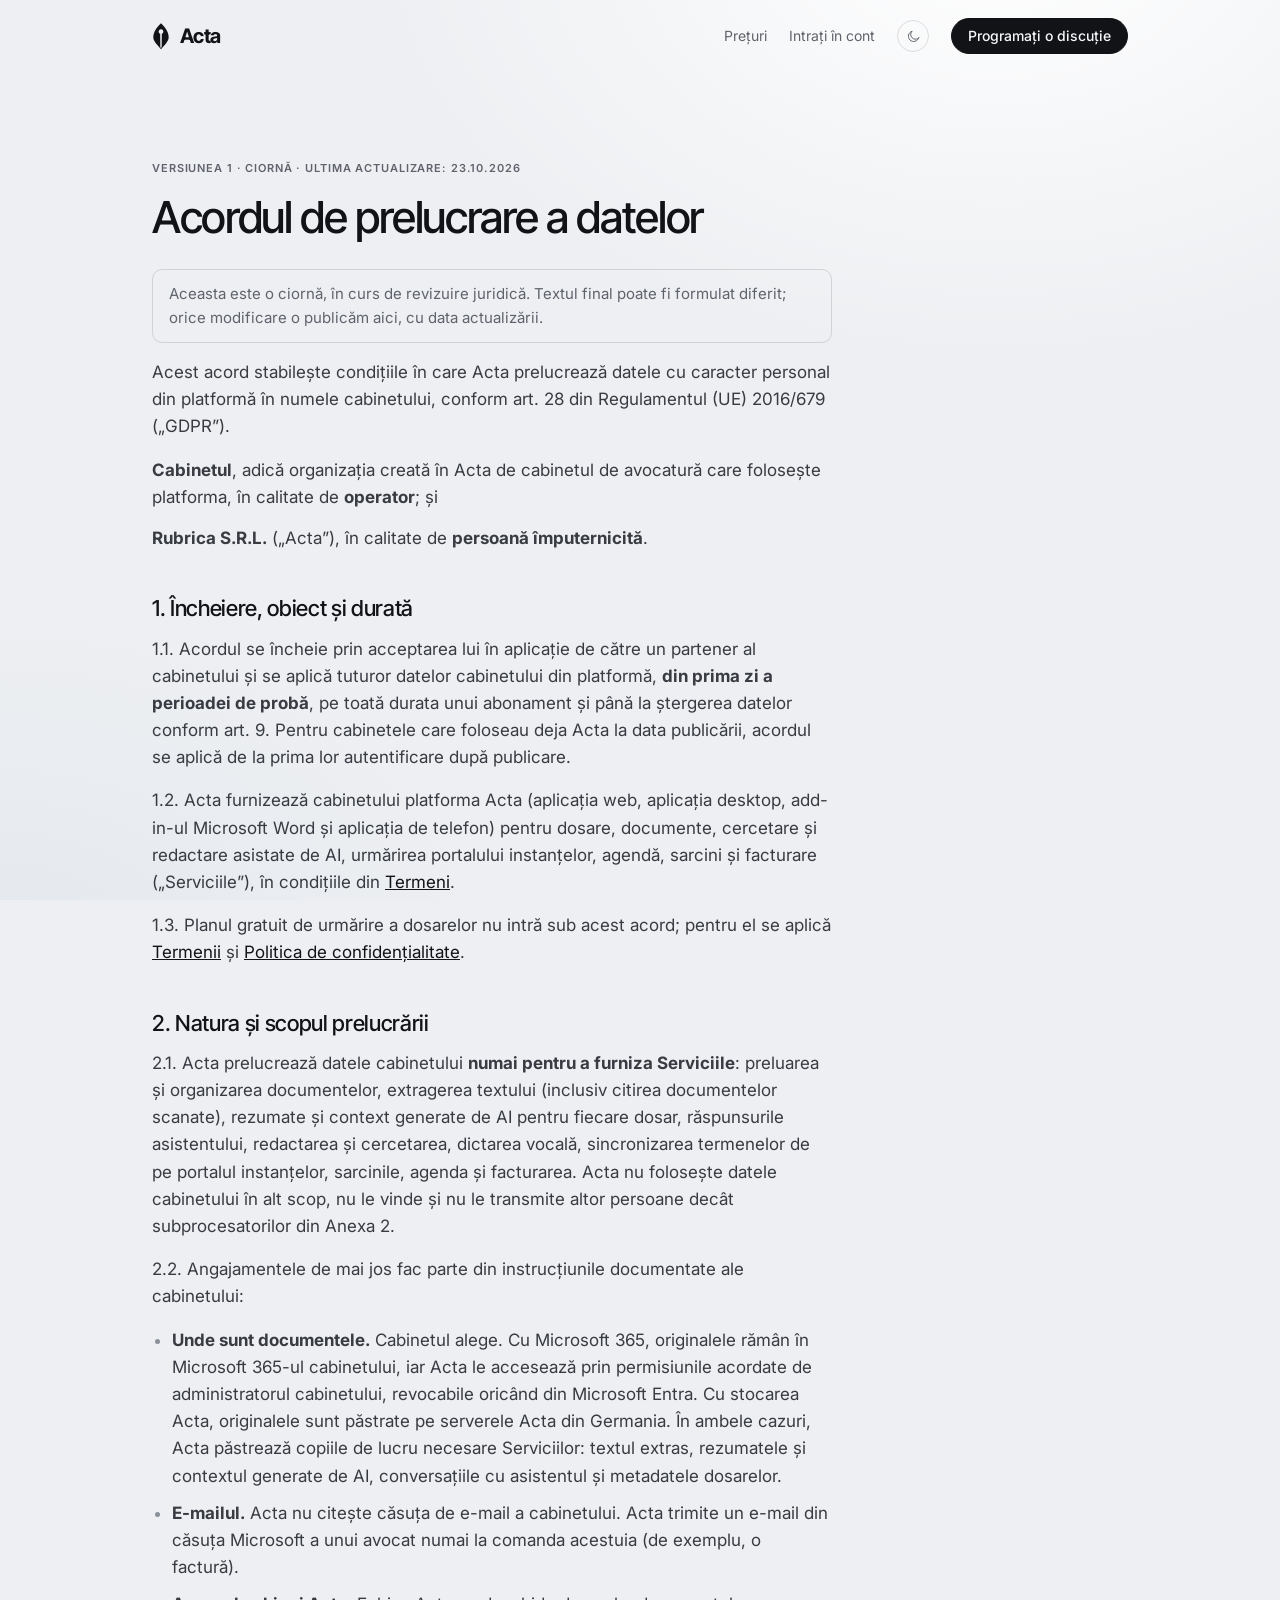
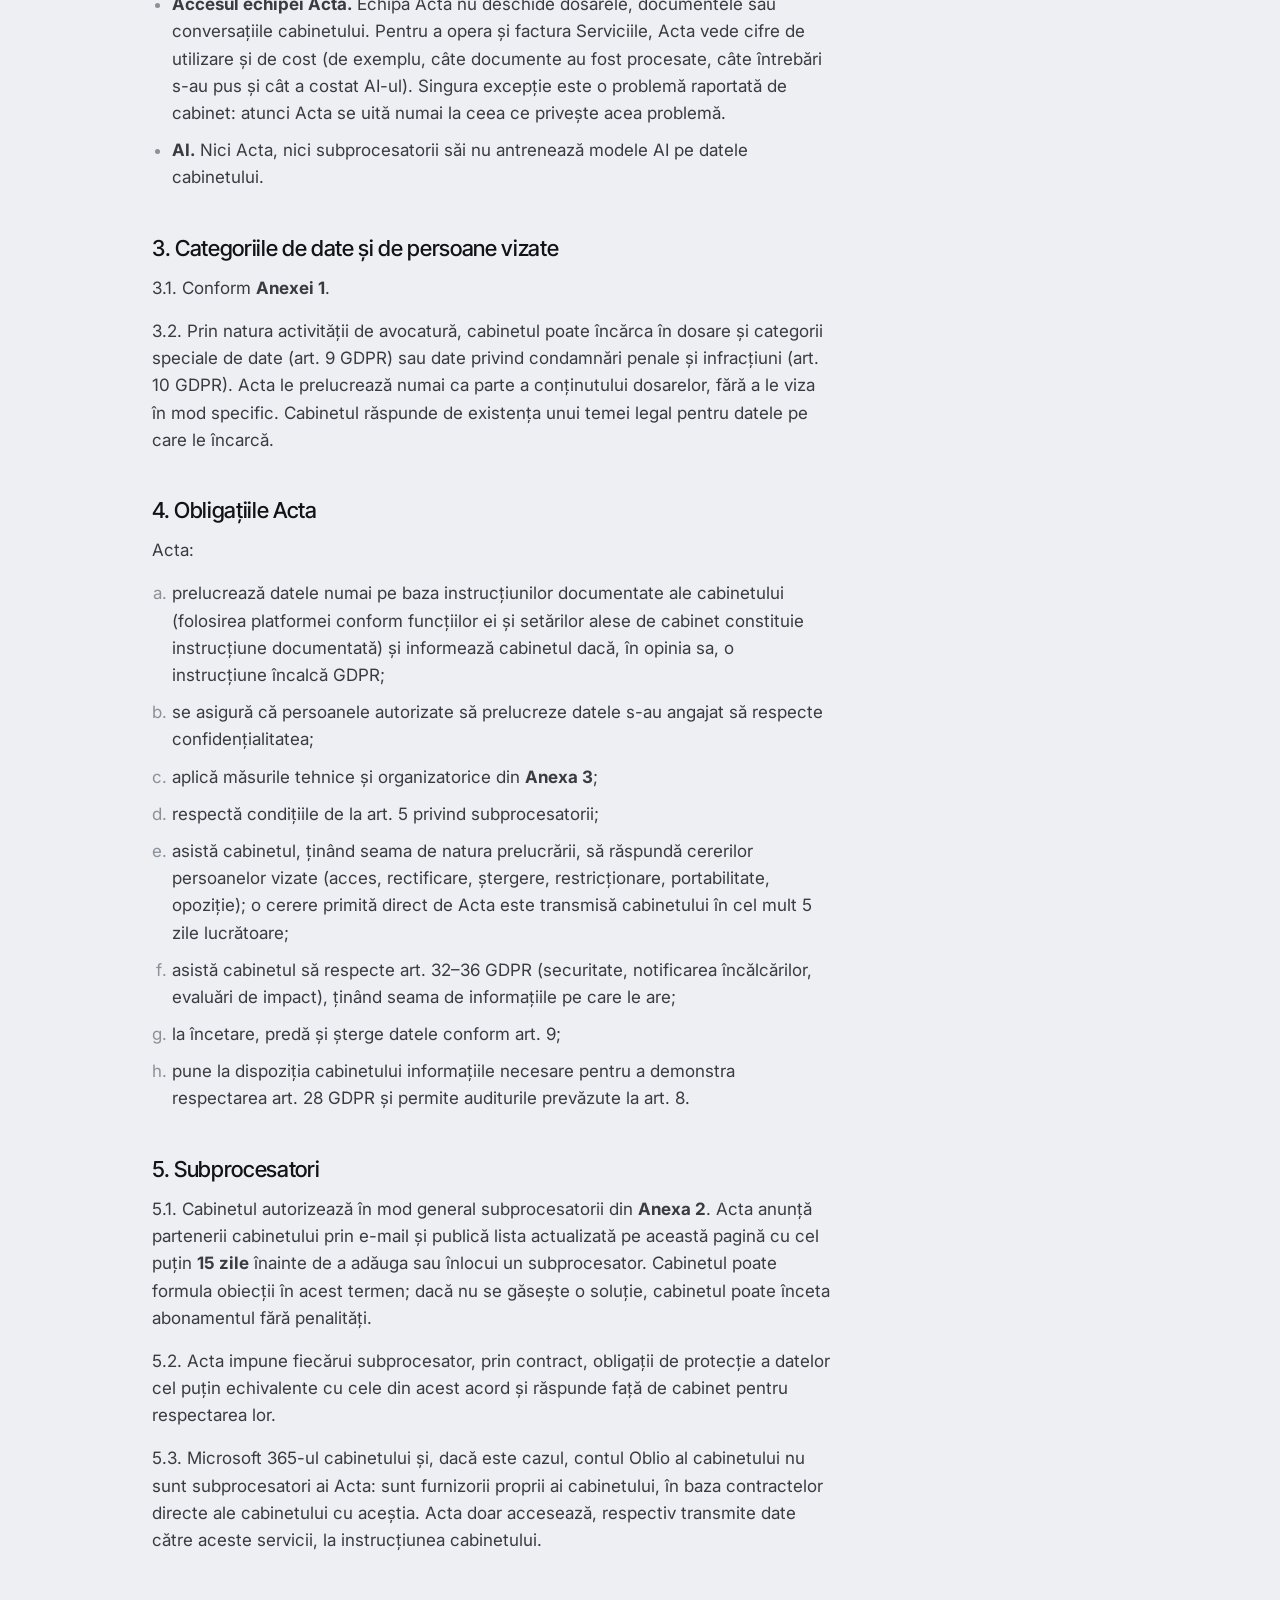
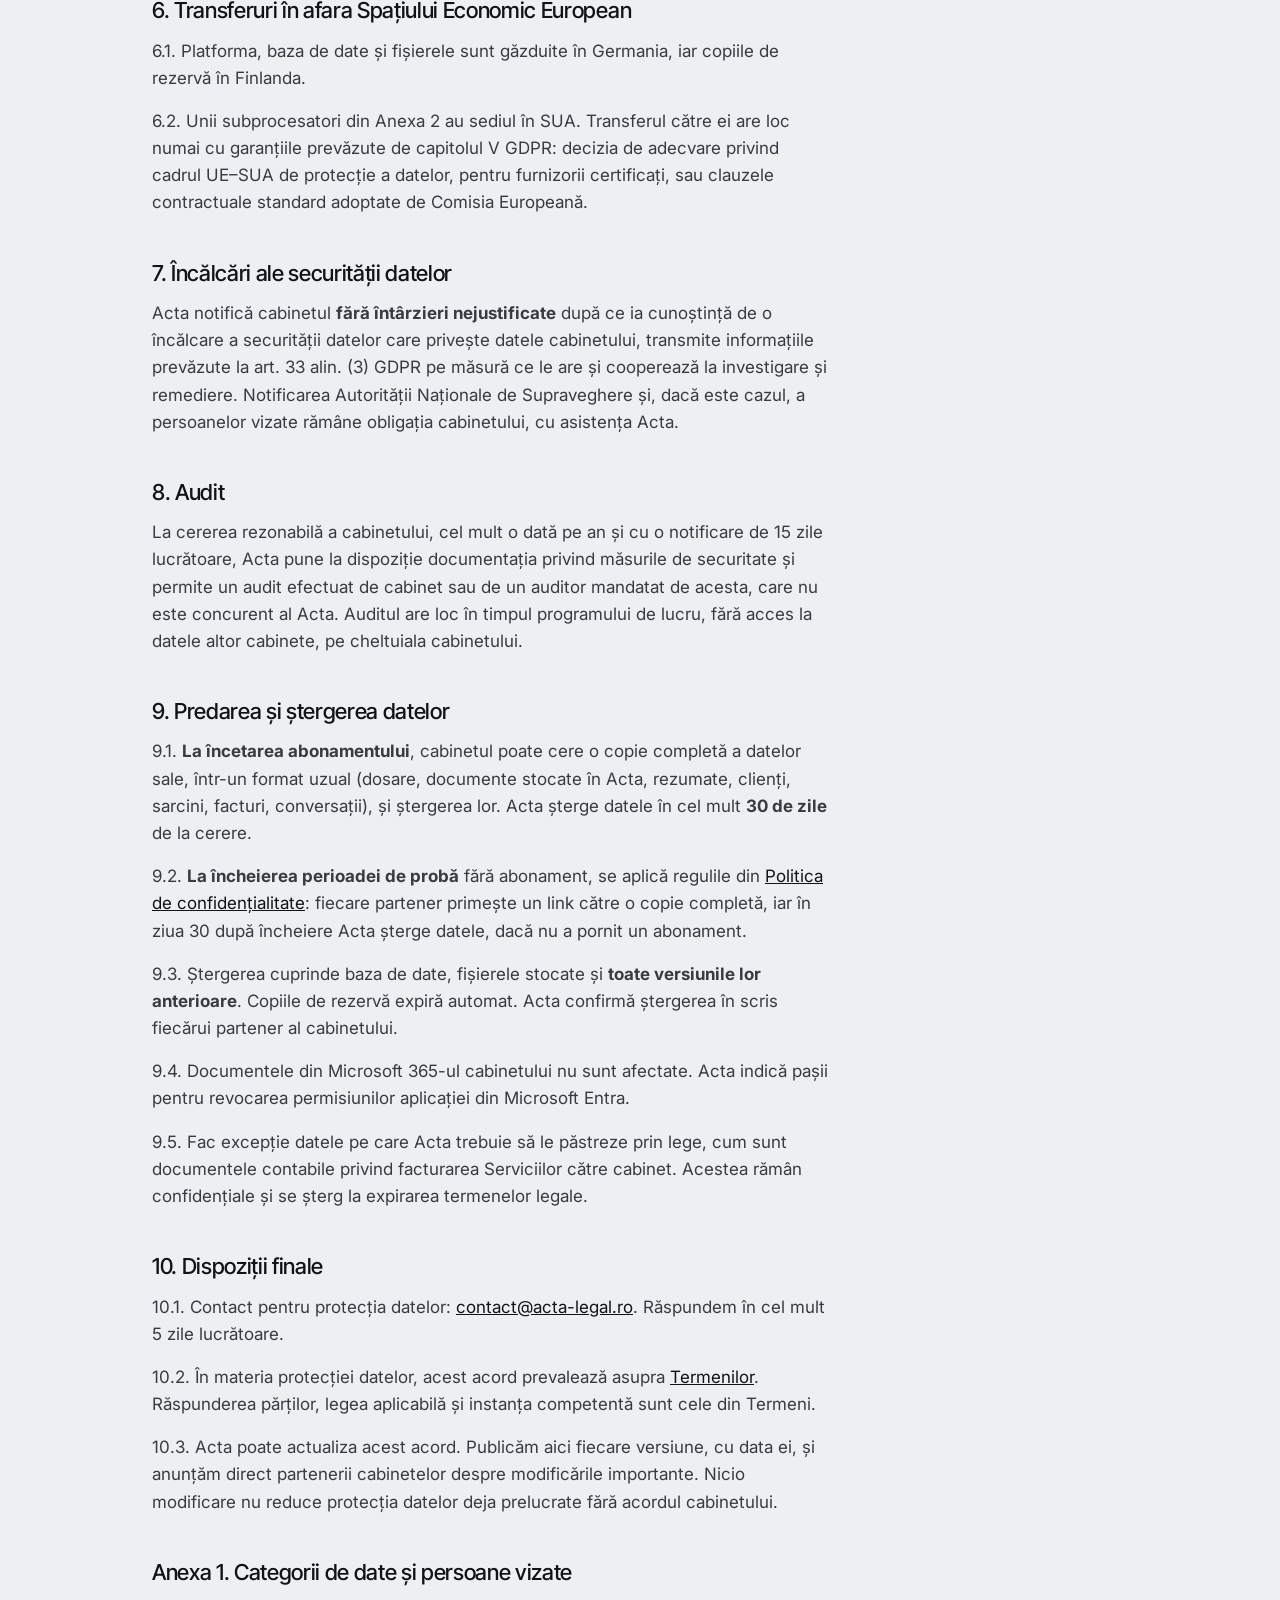
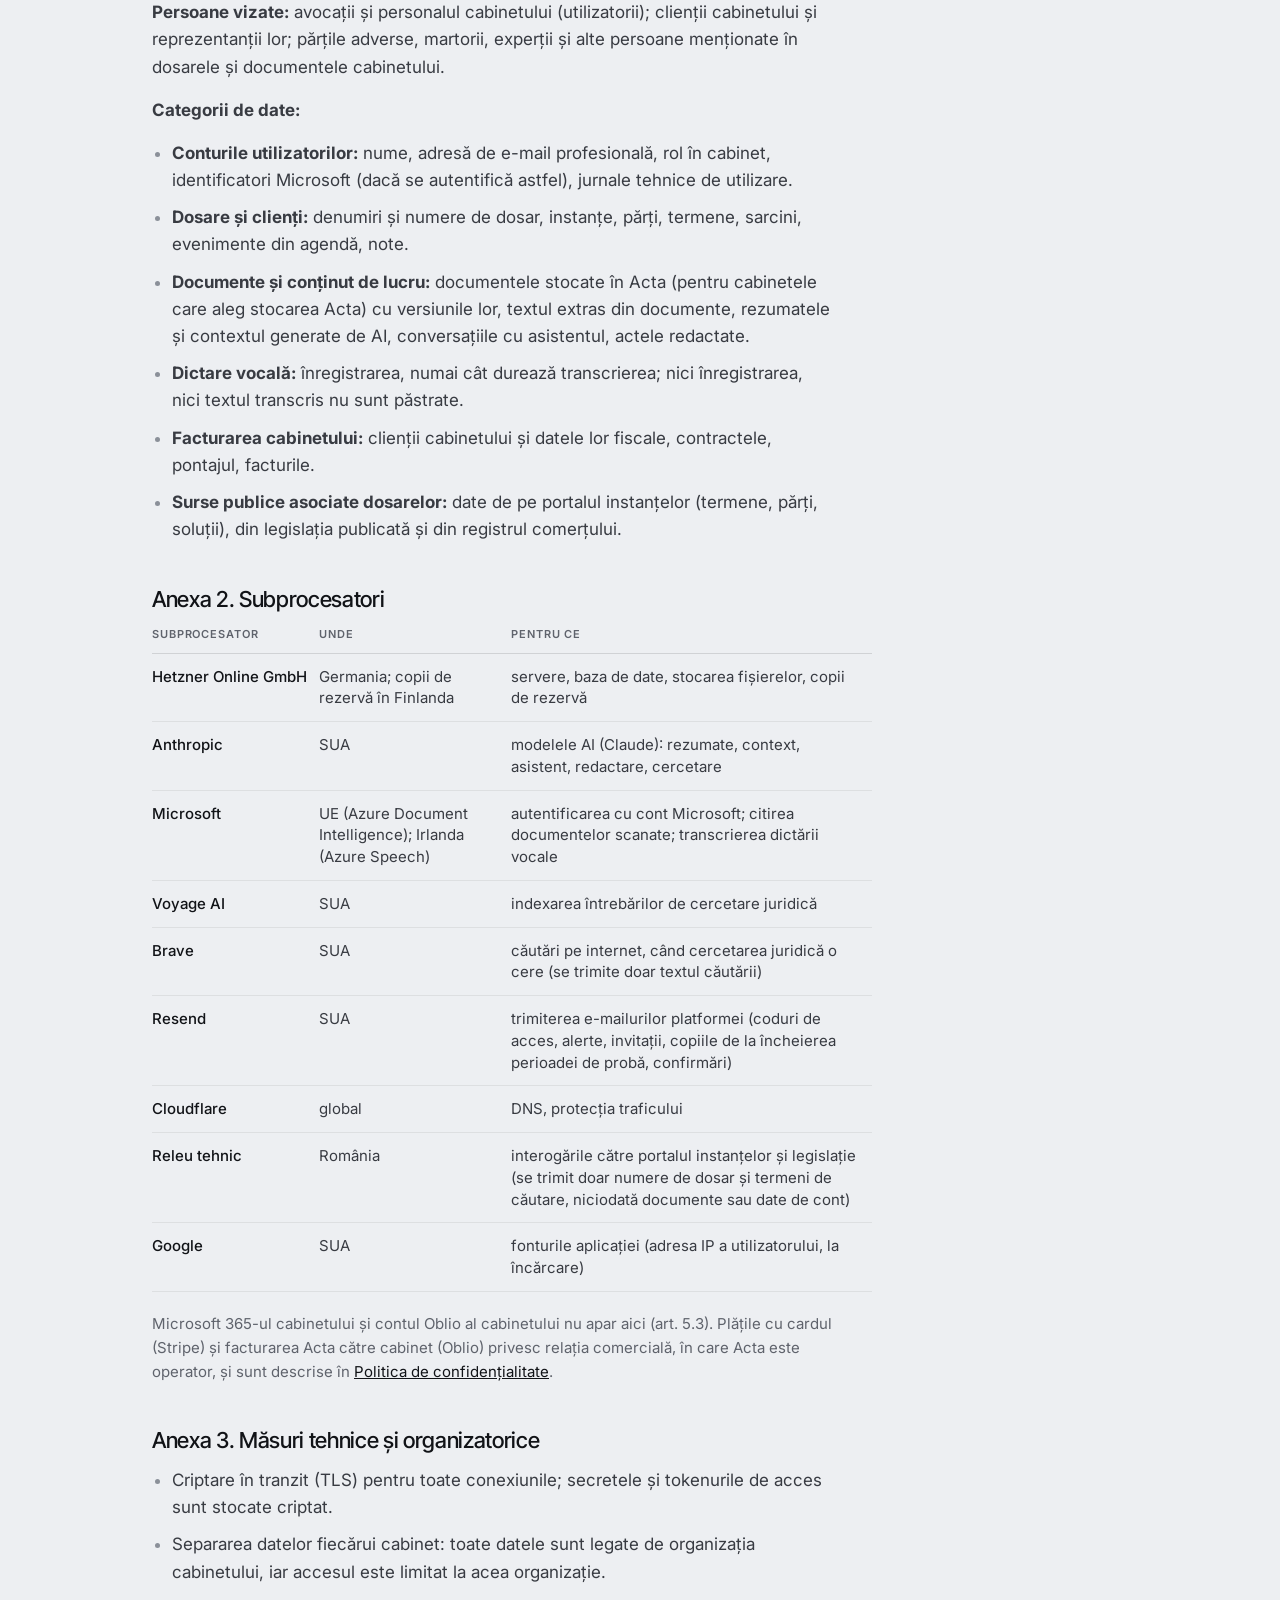
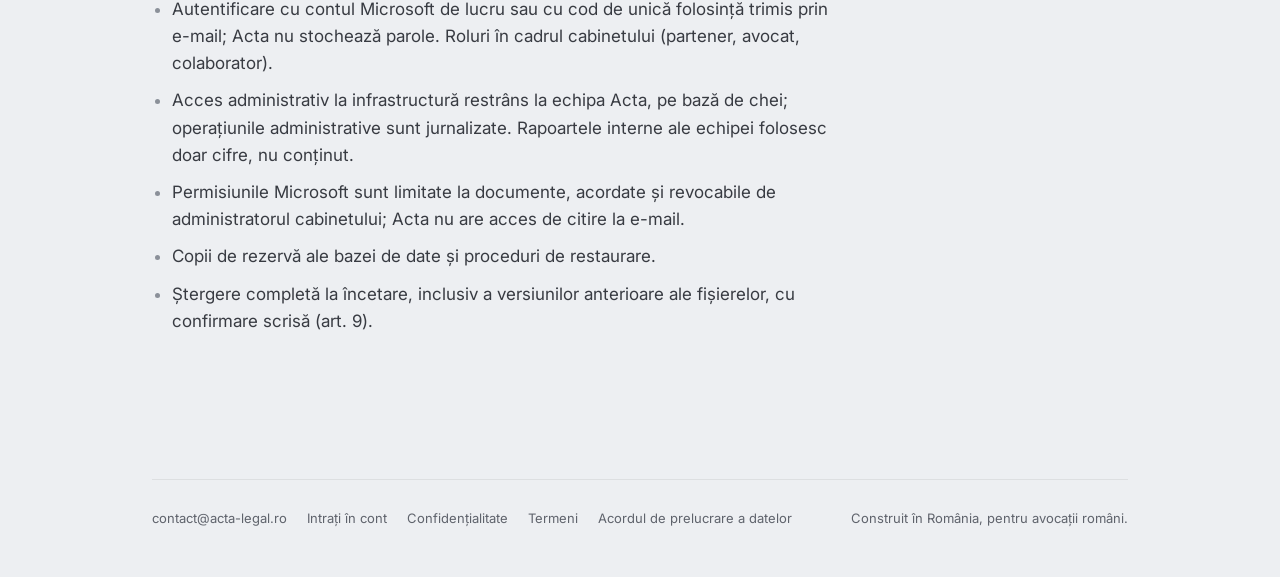
==== acord/index.html @ a5df3273 "Data-processing agreement: publish v1 as a draft at /acord (owner 23.10) From the 20.10 mockup. Open" ====
<!DOCTYPE html>
<html lang="ro">
<head>
  <meta charset="UTF-8">
  <meta name="viewport" content="width=device-width, initial-scale=1">
  <title>Acordul de prelucrare a datelor — Acta</title>
  <meta name="description" content="Acordul de prelucrare a datelor Acta (art. 28 GDPR): cum prelucrează Acta datele cabinetului, subprocesatori, securitate și ștergere.">
  <script>(function(d){d.classList.add("js");try{var t=localStorage.getItem("acta-theme");if(t==="light"||t==="dark")d.setAttribute("data-theme",t)}catch(e){}setTimeout(function(){if(!window.actaSite)d.classList.remove("js")},2500)})(document.documentElement)</script>
  <link rel="icon" href="/favicon.svg" type="image/svg+xml">
  <link rel="alternate icon" href="/favicon-32.png" type="image/png">
  <link rel="apple-touch-icon" href="/apple-touch-icon.png">
  <meta name="theme-color" content="#edeff2" media="(prefers-color-scheme: light)">
  <meta name="theme-color" content="#0b0c0e" media="(prefers-color-scheme: dark)">
  <link rel="preconnect" href="https://fonts.googleapis.com">
  <link rel="preconnect" href="https://fonts.gstatic.com" crossorigin>
  <link href="https://fonts.googleapis.com/css2?family=Inter:wght@400;500;600&family=Inter+Tight:wght@500;600;700&display=swap" rel="stylesheet">
  <link rel="stylesheet" href="/css/site.css">
  <script defer src="/js/site.js"></script>
  <style>
    .draft-note { border: 1px solid var(--rule2); border-radius: 10px; padding: 12px 16px; margin-bottom: 28px; font-size: 15px; color: var(--t3); }
    .brief { margin: 8px 0; border-top: 1px solid var(--rule2); }
    .qa { padding: 22px 0 6px; border-bottom: 1px solid var(--rule); }
    .doc .qa h2 { margin: 0 0 10px; font-size: 19px; }
    .aside { font-size: 15px; color: var(--t3); }
    .doc ol.alpha { list-style: lower-alpha; margin: 0 0 16px; padding-left: 20px; max-width: 680px; }
    .doc ol.alpha li { margin-bottom: 10px; }
    .tbl { overflow-x: auto; margin: 0 0 20px; max-width: 720px; }
    .tbl table { border-collapse: collapse; width: 100%; min-width: 560px; font-size: 15px; line-height: 1.45; }
    .tbl th { text-align: left; font-size: 11px; font-weight: 600; letter-spacing: .08em; text-transform: uppercase; color: var(--t3); padding: 0 12px 10px 0; border-bottom: 1px solid var(--rule2); }
    .tbl td { vertical-align: top; padding: 12px 12px 12px 0; border-bottom: 1px solid var(--rule); }
    .tbl td:first-child { color: var(--ink); font-weight: 500; white-space: nowrap; }
    .parties { display: grid; gap: 14px; margin: 0 0 20px; }
    .doc .parties p { margin: 0; }
  </style>
</head>
<body>
<svg width="0" height="0" style="position:absolute" aria-hidden="true">
  <defs>
    <symbol id="nib-mid" viewBox="16 6 32 51">
      <path fill="currentColor" fill-rule="evenodd" d="M32 8.5 C 41 16.5 46 25.5 46 34 C 46 37.5 44.3 41 41.5 44.7 L32 55.5 L22.5 44.7 C 19.7 41 18 37.5 18 34 C 18 25.5 23 16.5 32 8.5 Z M30.5 27.5 A 4.3 4.3 0 1 1 33.5 27.5 L33.2 51.4 L32 54 L30.8 51.4 Z"/>
    </symbol>
  </defs>
</svg>

<header class="site-head">
  <div class="wrap">
    <a class="brand" href="/" aria-label="Acta, pagina principală"><svg aria-hidden="true"><use href="#nib-mid"/></svg>Acta</a>
    <nav class="nav">
      <a class="quiet" href="/#preturi">Prețuri</a>
      <a class="quiet" href="https://app.acta-legal.ro">Intrați în cont</a>
      <button class="theme-toggle" type="button" aria-label="Schimbați tema">
        <svg class="moon" viewBox="0 0 24 24" fill="none" stroke="currentColor" stroke-width="1.6" stroke-linecap="round" stroke-linejoin="round" aria-hidden="true"><path d="M20.5 14.2A8.5 8.5 0 1 1 9.8 3.5a6.6 6.6 0 0 0 10.7 10.7z"/></svg>
        <svg class="sun" viewBox="0 0 24 24" fill="none" stroke="currentColor" stroke-width="1.6" stroke-linecap="round" aria-hidden="true"><circle cx="12" cy="12" r="4"/><path d="M12 2.5v2M12 19.5v2M2.5 12h2M19.5 12h2M5.3 5.3l1.4 1.4M17.3 17.3l1.4 1.4M5.3 18.7l1.4-1.4M17.3 6.7l1.4-1.4"/></svg>
      </button>
      <a class="btn pill" href="/#discutie">Programați o discuție</a>
    </nav>
  </div>
</header>

<main class="doc">
  <div class="wrap">
    <div class="col">
      <p class="label">Versiunea 1 · Ciornă · Ultima actualizare: 23.10.2026</p>
      <h1>Acordul de prelucrare a datelor</h1>
      <p class="draft-note">Aceasta este o ciornă, în curs de revizuire juridică. Textul final poate fi
      formulat diferit; orice modificare o publicăm aici, cu data actualizării.</p>

      <p>Acest acord stabilește condițiile în care Acta prelucrează datele cu caracter personal din platformă în
      numele cabinetului, conform art. 28 din Regulamentul (UE) 2016/679 („GDPR”).</p>

      <div class="parties">
        <p><b>Cabinetul</b>, adică organizația creată în Acta de cabinetul de avocatură care folosește platforma,
        în calitate de <b>operator</b>; și</p>
        <p><b>Rubrica S.R.L.</b> („Acta”), în calitate de <b>persoană împuternicită</b>.</p>
      </div>

      <h2>1. Încheiere, obiect și durată</h2>
      <p>1.1. Acordul se încheie prin acceptarea lui în aplicație de către un partener al cabinetului și se aplică
      tuturor datelor cabinetului din platformă, <b>din prima zi a perioadei de probă</b>, pe toată durata unui
      abonament și până la ștergerea datelor conform art. 9. Pentru cabinetele care foloseau deja Acta la data publicării, acordul
      se aplică de la prima lor autentificare după publicare.</p>
      <p>1.2. Acta furnizează cabinetului platforma Acta (aplicația web, aplicația desktop, add-in-ul Microsoft
      Word și aplicația de telefon) pentru dosare, documente, cercetare și redactare asistate de AI, urmărirea
      portalului instanțelor, agendă, sarcini și facturare („Serviciile”), în condițiile din
      <a href="/terms/">Termeni</a>.</p>
      <p>1.3. Planul gratuit de urmărire a dosarelor nu intră sub acest acord; pentru el se aplică
      <a href="/terms/">Termenii</a> și <a href="/privacy/">Politica de confidențialitate</a>.</p>

      <h2>2. Natura și scopul prelucrării</h2>
      <p>2.1. Acta prelucrează datele cabinetului <b>numai pentru a furniza Serviciile</b>: preluarea și
      organizarea documentelor, extragerea textului (inclusiv citirea documentelor scanate), rezumate și context
      generate de AI pentru fiecare dosar, răspunsurile asistentului, redactarea și cercetarea, dictarea vocală,
      sincronizarea termenelor de pe portalul instanțelor, sarcinile, agenda și facturarea. Acta nu folosește
      datele cabinetului în alt scop, nu le vinde și nu le transmite altor persoane decât subprocesatorilor din
      Anexa 2.</p>
      <p>2.2. Angajamentele de mai jos fac parte din instrucțiunile documentate ale cabinetului:</p>
      <ul>
        <li><b>Unde sunt documentele.</b> Cabinetul alege. Cu Microsoft 365, originalele rămân în Microsoft 365-ul
        cabinetului, iar Acta le accesează prin permisiunile acordate de administratorul cabinetului, revocabile
        oricând din Microsoft Entra. Cu stocarea Acta, originalele sunt păstrate pe serverele Acta din Germania.
        În ambele cazuri, Acta păstrează copiile de lucru necesare Serviciilor: textul extras, rezumatele și
        contextul generate de AI, conversațiile cu asistentul și metadatele dosarelor.</li>
        <li><b>E-mailul.</b> Acta nu citește căsuța de e-mail a cabinetului. Acta trimite un e-mail din căsuța
        Microsoft a unui avocat numai la comanda acestuia (de exemplu, o factură).</li>
        <li><b>Accesul echipei Acta.</b> Echipa Acta nu deschide dosarele, documentele sau conversațiile
        cabinetului. Pentru a opera și factura Serviciile, Acta vede cifre de utilizare și de cost (de exemplu,
        câte documente au fost procesate, câte întrebări s-au pus și cât a costat AI-ul). Singura excepție este
        o problemă raportată de cabinet: atunci Acta se uită numai la ceea ce privește acea problemă.</li>
        <li><b>AI.</b> Nici Acta, nici subprocesatorii săi nu antrenează modele AI pe datele cabinetului.</li>
      </ul>

      <h2>3. Categoriile de date și de persoane vizate</h2>
      <p>3.1. Conform <b>Anexei 1</b>.</p>
      <p>3.2. Prin natura activității de avocatură, cabinetul poate încărca în dosare și categorii speciale de date
      (art. 9 GDPR) sau date privind condamnări penale și infracțiuni (art. 10 GDPR). Acta le prelucrează numai ca
      parte a conținutului dosarelor, fără a le viza în mod specific. Cabinetul răspunde de existența unui temei
      legal pentru datele pe care le încarcă.</p>

      <h2>4. Obligațiile Acta</h2>
      <p>Acta:</p>
      <ol class="alpha">
        <li>prelucrează datele numai pe baza instrucțiunilor documentate ale cabinetului (folosirea platformei
        conform funcțiilor ei și setărilor alese de cabinet constituie instrucțiune documentată) și informează
        cabinetul dacă, în opinia sa, o instrucțiune încalcă GDPR;</li>
        <li>se asigură că persoanele autorizate să prelucreze datele s-au angajat să respecte confidențialitatea;</li>
        <li>aplică măsurile tehnice și organizatorice din <b>Anexa 3</b>;</li>
        <li>respectă condițiile de la art. 5 privind subprocesatorii;</li>
        <li>asistă cabinetul, ținând seama de natura prelucrării, să răspundă cererilor persoanelor vizate
        (acces, rectificare, ștergere, restricționare, portabilitate, opoziție); o cerere primită direct de Acta
        este transmisă cabinetului în cel mult 5 zile lucrătoare;</li>
        <li>asistă cabinetul să respecte art. 32–36 GDPR (securitate, notificarea încălcărilor, evaluări de
        impact), ținând seama de informațiile pe care le are;</li>
        <li>la încetare, predă și șterge datele conform art. 9;</li>
        <li>pune la dispoziția cabinetului informațiile necesare pentru a demonstra respectarea art. 28 GDPR și
        permite auditurile prevăzute la art. 8.</li>
      </ol>

      <h2>5. Subprocesatori</h2>
      <p>5.1. Cabinetul autorizează în mod general subprocesatorii din <b>Anexa 2</b>. Acta anunță partenerii
      cabinetului prin e-mail și publică lista actualizată pe această pagină cu cel puțin <b>15 zile</b> înainte
      de a adăuga sau înlocui un subprocesator. Cabinetul poate formula obiecții în acest termen; dacă nu se
      găsește o soluție, cabinetul poate înceta abonamentul fără penalități.</p>
      <p>5.2. Acta impune fiecărui subprocesator, prin contract, obligații de protecție a datelor cel puțin
      echivalente cu cele din acest acord și răspunde față de cabinet pentru respectarea lor.</p>
      <p>5.3. Microsoft 365-ul cabinetului și, dacă este cazul, contul Oblio al cabinetului nu sunt subprocesatori
      ai Acta: sunt furnizorii proprii ai cabinetului, în baza contractelor directe ale cabinetului cu aceștia.
      Acta doar accesează, respectiv transmite date către aceste servicii, la instrucțiunea cabinetului.</p>

      <h2>6. Transferuri în afara Spațiului Economic European</h2>
      <p>6.1. Platforma, baza de date și fișierele sunt găzduite în Germania, iar copiile de rezervă în Finlanda.</p>
      <p>6.2. Unii subprocesatori din Anexa 2 au sediul în SUA. Transferul către ei are loc numai cu garanțiile
      prevăzute de capitolul V GDPR: decizia de adecvare privind cadrul UE–SUA de protecție a datelor, pentru
      furnizorii certificați, sau clauzele contractuale standard adoptate de Comisia Europeană.</p>

      <h2>7. Încălcări ale securității datelor</h2>
      <p>Acta notifică cabinetul <b>fără întârzieri nejustificate</b> după ce ia cunoștință de o încălcare a
      securității datelor care privește datele cabinetului, transmite informațiile prevăzute la art. 33
      alin. (3) GDPR pe măsură ce le are și cooperează la investigare și remediere. Notificarea Autorității
      Naționale de Supraveghere și, dacă este cazul, a persoanelor vizate rămâne obligația cabinetului, cu
      asistența Acta.</p>

      <h2>8. Audit</h2>
      <p>La cererea rezonabilă a cabinetului, cel mult o dată pe an și cu o notificare de 15 zile lucrătoare,
      Acta pune la dispoziție documentația privind măsurile de securitate și permite un audit efectuat de cabinet
      sau de un auditor mandatat de acesta, care nu este concurent al Acta. Auditul are loc în timpul
      programului de lucru, fără acces la datele altor cabinete, pe cheltuiala cabinetului.</p>

      <h2>9. Predarea și ștergerea datelor</h2>
      <p>9.1. <b>La încetarea abonamentului</b>, cabinetul poate cere o copie completă a datelor sale, într-un
      format uzual (dosare, documente stocate în Acta, rezumate, clienți, sarcini, facturi, conversații), și
      ștergerea lor. Acta șterge datele în cel mult <b>30 de zile</b> de la cerere.</p>
      <p>9.2. <b>La încheierea perioadei de probă</b> fără abonament, se aplică regulile din
      <a href="/privacy/">Politica de confidențialitate</a>: fiecare partener primește un link către o copie completă, iar
      în ziua 30 după încheiere Acta șterge datele, dacă nu a pornit un abonament.</p>
      <p>9.3. Ștergerea cuprinde baza de date, fișierele stocate și <b>toate versiunile lor anterioare</b>. Copiile
      de rezervă expiră automat. Acta confirmă ștergerea în scris fiecărui partener al cabinetului.</p>
      <p>9.4. Documentele din Microsoft 365-ul cabinetului nu sunt afectate. Acta indică pașii pentru revocarea
      permisiunilor aplicației din Microsoft Entra.</p>
      <p>9.5. Fac excepție datele pe care Acta trebuie să le păstreze prin lege, cum sunt documentele contabile
      privind facturarea Serviciilor către cabinet. Acestea rămân confidențiale și se șterg la expirarea
      termenelor legale.</p>

      <h2>10. Dispoziții finale</h2>
      <p>10.1. Contact pentru protecția datelor: <a href="mailto:contact@acta-legal.ro">contact@acta-legal.ro</a>.
      Răspundem în cel mult 5 zile lucrătoare.</p>
      <p>10.2. În materia protecției datelor, acest acord prevalează asupra <a href="/terms/">Termenilor</a>. Răspunderea
      părților, legea aplicabilă și instanța competentă sunt cele din Termeni.</p>
      <p>10.3. Acta poate actualiza acest acord. Publicăm aici fiecare versiune, cu data ei, și anunțăm direct
      partenerii cabinetelor despre modificările importante. Nicio modificare nu reduce protecția datelor deja
      prelucrate fără acordul cabinetului.</p>

      <h2>Anexa 1. Categorii de date și persoane vizate</h2>
      <p><b>Persoane vizate:</b> avocații și personalul cabinetului (utilizatorii); clienții cabinetului și
      reprezentanții lor; părțile adverse, martorii, experții și alte persoane menționate în dosarele și
      documentele cabinetului.</p>
      <p><b>Categorii de date:</b></p>
      <ul>
        <li><b>Conturile utilizatorilor:</b> nume, adresă de e-mail profesională, rol în cabinet, identificatori
        Microsoft (dacă se autentifică astfel), jurnale tehnice de utilizare.</li>
        <li><b>Dosare și clienți:</b> denumiri și numere de dosar, instanțe, părți, termene, sarcini, evenimente din
        agendă, note.</li>
        <li><b>Documente și conținut de lucru:</b> documentele stocate în Acta (pentru cabinetele care aleg stocarea
        Acta) cu versiunile lor, textul extras din documente, rezumatele și contextul generate de AI, conversațiile
        cu asistentul, actele redactate.</li>
        <li><b>Dictare vocală:</b> înregistrarea, numai cât durează transcrierea; nici înregistrarea, nici textul
        transcris nu sunt păstrate.</li>
        <li><b>Facturarea cabinetului:</b> clienții cabinetului și datele lor fiscale, contractele, pontajul,
        facturile.</li>
        <li><b>Surse publice asociate dosarelor:</b> date de pe portalul instanțelor (termene, părți, soluții), din
        legislația publicată și din registrul comerțului.</li>
      </ul>

      <h2>Anexa 2. Subprocesatori</h2>
      <div class="tbl">
        <table>
          <thead><tr><th>Subprocesator</th><th>Unde</th><th>Pentru ce</th></tr></thead>
          <tbody>
            <tr><td>Hetzner Online GmbH</td><td>Germania; copii de rezervă în Finlanda</td><td>servere, baza de date, stocarea fișierelor, copii de rezervă</td></tr>
            <tr><td>Anthropic</td><td>SUA</td><td>modelele AI (Claude): rezumate, context, asistent, redactare, cercetare</td></tr>
            <tr><td>Microsoft</td><td>UE (Azure Document Intelligence); Irlanda (Azure Speech)</td><td>autentificarea cu cont Microsoft; citirea documentelor scanate; transcrierea dictării vocale</td></tr>
            <tr><td>Voyage AI</td><td>SUA</td><td>indexarea întrebărilor de cercetare juridică</td></tr>
            <tr><td>Brave</td><td>SUA</td><td>căutări pe internet, când cercetarea juridică o cere (se trimite doar textul căutării)</td></tr>
            <tr><td>Resend</td><td>SUA</td><td>trimiterea e-mailurilor platformei (coduri de acces, alerte, invitații, copiile de la încheierea perioadei de probă, confirmări)</td></tr>
            <tr><td>Cloudflare</td><td>global</td><td>DNS, protecția traficului</td></tr>
            <tr><td>Releu tehnic</td><td>România</td><td>interogările către portalul instanțelor și legislație (se trimit doar numere de dosar și termeni de căutare, niciodată documente sau date de cont)</td></tr>
            <tr><td>Google</td><td>SUA</td><td>fonturile aplicației (adresa IP a utilizatorului, la încărcare)</td></tr>
          </tbody>
        </table>
      </div>
      <p class="aside">Microsoft 365-ul cabinetului și contul Oblio al cabinetului nu apar aici (art. 5.3). Plățile cu
      cardul (Stripe) și facturarea Acta către cabinet (Oblio) privesc relația comercială, în care Acta este operator,
      și sunt descrise în <a href="/privacy/">Politica de confidențialitate</a>.</p>

      <h2>Anexa 3. Măsuri tehnice și organizatorice</h2>
      <ul>
        <li>Criptare în tranzit (TLS) pentru toate conexiunile; secretele și tokenurile de acces sunt stocate criptat.</li>
        <li>Separarea datelor fiecărui cabinet: toate datele sunt legate de organizația cabinetului, iar accesul este
        limitat la acea organizație.</li>
        <li>Autentificare cu contul Microsoft de lucru sau cu cod de unică folosință trimis prin e-mail; Acta nu
        stochează parole. Roluri în cadrul cabinetului (partener, avocat, colaborator).</li>
        <li>Acces administrativ la infrastructură restrâns la echipa Acta, pe bază de chei; operațiunile
        administrative sunt jurnalizate. Rapoartele interne ale echipei folosesc doar cifre, nu conținut.</li>
        <li>Permisiunile Microsoft sunt limitate la documente, acordate și revocabile de administratorul cabinetului;
        Acta nu are acces de citire la e-mail.</li>
        <li>Copii de rezervă ale bazei de date și proceduri de restaurare.</li>
        <li>Ștergere completă la încetare, inclusiv a versiunilor anterioare ale fișierelor, cu confirmare scrisă (art. 9).</li>
      </ul>
    </div>
  </div>
</main>

<footer class="site-foot">
  <div class="wrap"><div class="row">
    <a href="mailto:contact@acta-legal.ro">contact@acta-legal.ro</a>
    <a href="https://app.acta-legal.ro">Intrați în cont</a>
    <a href="/privacy/">Confidențialitate</a>
    <a href="/terms/">Termeni</a>
    <a href="/acord/">Acordul de prelucrare a datelor</a>
    <span class="sign">Construit în România, pentru avocații români.</span>
  </div></div>
</footer>
</body>
</html>
---- css/site.css ----
/* acta-legal.ro — the app's Spatial "1c" look, text-only.
   Tokens: legal-addin .claude/design/spatial-1c/README.md §1. Monochrome on purpose:
   no brass, no green, no urgency colours on marketing pages.
   Spec: legal-addin docs/superpowers/specs/2026-10-15-landing-spatial-redesign-design.md */

:root {
  color-scheme: light;
  --bg-base: #edeff2;
  --bg: radial-gradient(900px 620px at 78% -8%, #fff 0%, rgba(255,255,255,0) 70%),
        radial-gradient(700px 520px at 0% 110%, #e3e8ee 0%, rgba(227,232,238,0) 70%),
        #edeff2;
  --glass: rgba(255,255,255,.58);
  --hl: rgba(255,255,255,.9);
  --paper: rgba(255,255,255,.7);
  --tint: rgba(17,19,23,.04);
  --ink: #111317;
  --on-ink: #f7f8fa;
  --t2: #383b42;
  --t3: #5f636c;
  --t4: #8b9099;
  --t5: #bfc3ca;
  --rule: rgba(17,19,23,.07);
  --rule2: rgba(17,19,23,.13);
  --sh: 30,36,48;

  --display: 'Inter Tight', 'Inter', -apple-system, 'Segoe UI', sans-serif;
  --body: 'Inter', -apple-system, 'Segoe UI', sans-serif;
  --E: cubic-bezier(0.2, 0, 0, 1);
}

@media (prefers-color-scheme: dark) {
  :root:not([data-theme="light"]) {
    color-scheme: dark;
    --bg-base: #0b0c0e;
    --bg: radial-gradient(900px 620px at 78% -8%, rgba(150,165,190,.16) 0%, transparent 70%),
          radial-gradient(700px 520px at 0% 110%, rgba(120,130,150,.10) 0%, transparent 70%),
          #0b0c0e;
    --glass: rgba(30,33,38,.55);
    --hl: rgba(255,255,255,.08);
    --paper: rgba(22,24,28,.7);
    --tint: rgba(255,255,255,.05);
    --ink: #eef0f3;
    --on-ink: #0b0c0e;
    --t2: #c6c9cf;
    --t3: #91959d;
    --t4: #686c74;
    --t5: #45484e;
    --rule: rgba(255,255,255,.07);
    --rule2: rgba(255,255,255,.13);
    --sh: 0,0,0;
  }
}
:root[data-theme="dark"] {
  color-scheme: dark;
  --bg-base: #0b0c0e;
  --bg: radial-gradient(900px 620px at 78% -8%, rgba(150,165,190,.16) 0%, transparent 70%),
        radial-gradient(700px 520px at 0% 110%, rgba(120,130,150,.10) 0%, transparent 70%),
        #0b0c0e;
  --glass: rgba(30,33,38,.55);
  --hl: rgba(255,255,255,.08);
  --paper: rgba(22,24,28,.7);
  --tint: rgba(255,255,255,.05);
  --ink: #eef0f3;
  --on-ink: #0b0c0e;
  --t2: #c6c9cf;
  --t3: #91959d;
  --t4: #686c74;
  --t5: #45484e;
  --rule: rgba(255,255,255,.07);
  --rule2: rgba(255,255,255,.13);
  --sh: 0,0,0;
}

/* ---------- base ---------- */
*, *::before, *::after { box-sizing: border-box; margin: 0; padding: 0; }
html { background: var(--bg-base); -webkit-text-size-adjust: 100%; }
body {
  color: var(--t2);
  font-family: var(--body);
  font-size: 17px;
  line-height: 1.6;
  -webkit-font-smoothing: antialiased;
  text-rendering: optimizeLegibility;
  overflow-x: hidden;
}
/* The gradient sits on a fixed layer: background-attachment:fixed is janky on mobile Safari. */
body::before {
  content: "";
  position: fixed;
  inset: 0;
  z-index: -1;
  background: var(--bg);
  pointer-events: none;
}
a { color: inherit; }
[hidden] { display: none !important; }
::selection { background: var(--ink); color: var(--on-ink); }
:focus-visible { outline: 2px solid var(--ink); outline-offset: 3px; border-radius: 4px; }

h1, h2, h3 { font-family: var(--display); color: var(--ink); font-weight: 500; }
h1 { font-size: clamp(36px, 5.4vw, 56px); line-height: 1.08; letter-spacing: -0.03em; }
h2 { font-size: clamp(28px, 3.6vw, 36px); line-height: 1.15; letter-spacing: -0.025em; }
h3 { font-size: 24px; line-height: 1.25; letter-spacing: -0.02em; }

.label {
  font-family: var(--body);
  font-size: 11px;
  font-weight: 600;
  letter-spacing: 0.08em;
  text-transform: uppercase;
  color: var(--t3);
}

.wrap { max-width: 1040px; margin: 0 auto; padding: 0 32px; }
.col { max-width: 720px; }
@media (max-width: 600px) { .wrap { padding: 0 16px; } }

/* ---------- header ---------- */
.site-head {
  position: sticky;
  top: 0;
  z-index: 10;
  transition: background-color 300ms var(--E), box-shadow 300ms var(--E);
}
.site-head .wrap {
  display: flex;
  align-items: center;
  justify-content: space-between;
  gap: 16px;
  height: 72px;
}
.site-head.scrolled {
  background: var(--glass);
  -webkit-backdrop-filter: blur(28px) saturate(1.5);
  backdrop-filter: blur(28px) saturate(1.5);
  box-shadow: inset 0 -1px 0 var(--rule), 0 20px 60px -30px rgba(var(--sh), .25);
}
.brand {
  display: inline-flex;
  align-items: center;
  gap: 10px;
  font-family: var(--display);
  font-size: 20px;
  font-weight: 700;
  color: var(--ink);
  text-decoration: none;
  letter-spacing: -0.01em;
}
.brand svg { width: 18px; height: 28px; }
.nav { display: flex; align-items: center; gap: 22px; }
.nav a.quiet { font-size: 14px; color: var(--t3); text-decoration: none; transition: color 200ms; }
.nav a.quiet:hover { color: var(--ink); }

.theme-toggle {
  width: 32px;
  height: 32px;
  border-radius: 999px;
  border: 1px solid var(--rule2);
  background: transparent;
  color: var(--t3);
  display: inline-grid;
  place-items: center;
  cursor: pointer;
  transition: color 200ms, background-color 200ms;
}
.theme-toggle:hover { color: var(--ink); background: var(--tint); }
.theme-toggle svg { width: 15px; height: 15px; }
.theme-toggle .sun { display: none; }
:root[data-theme="dark"] .theme-toggle .sun { display: block; }
:root[data-theme="dark"] .theme-toggle .moon { display: none; }
@media (prefers-color-scheme: dark) {
  :root:not([data-theme="light"]) .theme-toggle .sun { display: block; }
  :root:not([data-theme="light"]) .theme-toggle .moon { display: none; }
}

@media (max-width: 640px) {
  .nav { gap: 12px; }
  .nav a.quiet { display: none; }
}

/* ---------- buttons ---------- */
.btn {
  display: inline-flex;
  align-items: center;
  justify-content: center;
  min-height: 48px;
  padding: 0 24px;
  border-radius: 7px;
  border: 1px solid var(--ink);
  background: var(--ink);
  color: var(--on-ink);
  font-family: var(--body);
  font-size: 15px;
  font-weight: 500;
  text-decoration: none;
  cursor: pointer;
  transition: opacity 200ms, transform 200ms var(--E);
}
.btn:hover { opacity: .88; }
.btn:active { transform: scale(.98); }
.btn:disabled { opacity: .5; cursor: default; }
.btn.pill { min-height: 36px; padding: 0 16px; border-radius: 999px; font-size: 14px; }
.btn.ghost { background: transparent; color: var(--ink); border-color: var(--rule2); }
.btn.ghost:hover { background: var(--tint); opacity: 1; }

.textlink {
  color: var(--ink);
  font-size: 15px;
  font-weight: 500;
  text-decoration: none;
  border-bottom: 1px solid var(--rule2);
  padding-bottom: 1px;
  transition: border-color 200ms;
}
.textlink:hover { border-color: var(--ink); }

/* ---------- glass ---------- */
.glass {
  background: var(--glass);
  -webkit-backdrop-filter: blur(28px) saturate(1.5);
  backdrop-filter: blur(28px) saturate(1.5);
  box-shadow: inset 1px 1px 0 var(--hl), 0 30px 80px -20px rgba(var(--sh), .28);
  border-radius: 22px;
}

/* ---------- landing: top ---------- */
section { scroll-margin-top: 88px; }
.top { padding: 112px 0 120px; }
.top .sub { margin-top: 20px; font-size: 19px; color: var(--t3); max-width: 560px; }
.exchange {
  margin-top: 56px;
  padding-left: 24px;
  border-left: 1px solid var(--rule2);
  max-width: 600px;
}
.exchange .ask { font-size: 17px; color: var(--t3); }
.exchange .answer { margin-top: 14px; font-size: 17px; color: var(--t2); }
.exchange .cite {
  color: var(--ink);
  white-space: nowrap;
  border-bottom: 1px solid var(--rule2);
}
.exchange .verified { margin-top: 14px; display: block; }
.actions { margin-top: 48px; display: flex; align-items: center; gap: 28px; flex-wrap: wrap; }

/* ---------- landing: blocks ---------- */
.blocks { padding: 24px 0 96px; }
.block {
  display: grid;
  grid-template-columns: 200px minmax(0, 1fr);
  gap: 24px;
  padding: 40px 0;
  border-top: 1px solid var(--rule);
}
.block .label { padding-top: 9px; }
.block p { margin-top: 10px; max-width: 600px; }
@media (max-width: 720px) {
  .block { grid-template-columns: minmax(0, 1fr); gap: 8px; padding: 32px 0; }
  .block .label { padding-top: 0; }
}

/* ---------- landing: prețuri ---------- */
.pricing { padding: 96px 0; }
.plans {
  margin-top: 48px;
  display: grid;
  grid-template-columns: repeat(3, minmax(0, 1fr));
  gap: 20px;
}
@media (max-width: 900px) { .plans { grid-template-columns: minmax(0, 1fr); max-width: 560px; } }
.plan { padding: 36px 36px 32px; }
.plan .name { font-family: var(--display); font-size: 22px; font-weight: 600; color: var(--ink); letter-spacing: -0.01em; }
.plan .price { margin-top: 20px; display: flex; align-items: baseline; gap: 10px; }
.plan .price b {
  font-family: var(--display);
  font-size: 56px;
  font-weight: 500;
  letter-spacing: -0.03em;
  line-height: 1;
  color: var(--ink);
  font-variant-numeric: tabular-nums;
}
.plan .price span { font-size: 15px; color: var(--t3); }
.plan ul { list-style: none; margin-top: 28px; border-top: 1px solid var(--rule); }
.plan li { padding: 14px 0 0; font-size: 16px; color: var(--t2); }
@media (max-width: 600px) { .plan { padding: 28px 24px 26px; } }
.notes { list-style: none; margin-top: 32px; }
.notes li { font-size: 15px; color: var(--t3); padding: 4px 0; }
.pricing .actions { margin-top: 36px; }

/* ---------- forms ---------- */
.field {
  display: block;
  width: 100%;
  min-height: 48px;
  padding: 12px 16px;
  font-family: var(--body);
  font-size: 16px;
  color: var(--ink);
  background: var(--paper);
  border: 1px solid var(--rule2);
  border-radius: 10px;
  outline: none;
  transition: border-color 200ms;
  -webkit-appearance: none;
  appearance: none;
}
.field::placeholder { color: var(--t4); }
.field:focus { border-color: var(--ink); }
.select { position: relative; }
.select .field { padding-right: 40px; cursor: pointer; }
.select::after {
  content: "";
  position: absolute;
  right: 18px;
  top: 50%;
  width: 7px;
  height: 7px;
  border-right: 1.5px solid var(--t3);
  border-bottom: 1.5px solid var(--t3);
  transform: translateY(-70%) rotate(45deg);
  pointer-events: none;
}
.form-status { margin-top: 14px; font-size: 14px; color: var(--t3); min-height: 1.6em; }
.form-note { margin-top: 6px; font-size: 13px; color: var(--t3); }
.form-note a { color: var(--t2); }

/* ---------- landing: quiet door ---------- */
.door { padding: 32px 0 96px; }
.door .inner { border-top: 1px solid var(--rule); padding-top: 48px; }
.door p { margin-top: 10px; color: var(--t3); }
.door form { margin-top: 24px; display: flex; gap: 10px; max-width: 520px; }
.door form .field { flex: 1; min-width: 0; }
@media (max-width: 520px) {
  .door form { flex-direction: column; }
}

/* ---------- landing: discuție ---------- */
.talk { padding: 0 0 120px; }
.talk .panel { padding: 56px; max-width: 880px; }
.talk .panel > p { margin-top: 12px; max-width: 520px; color: var(--t3); }
.talk form {
  margin-top: 32px;
  display: grid;
  grid-template-columns: minmax(0, 1.3fr) minmax(0, 1fr) auto;
  gap: 10px;
  align-items: end;
}
.talk label { display: block; }
.talk label .label { display: block; margin-bottom: 8px; }
@media (max-width: 760px) {
  .talk .panel { padding: 32px 20px; }
  .talk form { grid-template-columns: minmax(0, 1fr); }
}

/* ---------- footer ---------- */
.site-foot { padding: 32px 0 48px; font-size: 13px; color: var(--t3); }
.site-foot .row { display: flex; gap: 8px 20px; flex-wrap: wrap; border-top: 1px solid var(--rule); padding-top: 28px; }
.site-foot a { color: var(--t3); text-decoration: none; }
.site-foot .sign { margin-left: auto; }
@media (max-width: 600px) { .site-foot .sign { margin-left: 0; flex-basis: 100%; } }
.site-foot a:hover { color: var(--ink); }

/* ---------- document pages (privacy, terms) ---------- */
.doc { padding: 88px 0 96px; }
.doc .label { margin-bottom: 16px; }
.doc h1 { font-size: clamp(32px, 4.4vw, 44px); margin-bottom: 28px; }
.doc p { margin-bottom: 16px; max-width: 680px; }
.doc a { color: var(--ink); }
.doc h2 { font-size: 22px; letter-spacing: -0.015em; margin: 44px 0 14px; }
.doc ul { margin: 0 0 16px; padding-left: 20px; max-width: 680px; }
.doc li { margin-bottom: 10px; }
.doc li::marker { color: var(--t4); }

/* ---------- motion ---------- */
.js .reveal {
  opacity: 0;
  transform: translateY(12px);
  transition: opacity 600ms var(--E), transform 600ms var(--E);
  transition-delay: calc(var(--i, 0) * 60ms);
}
.js .reveal.in { opacity: 1; transform: none; }
.theme-anim, .theme-anim *, .theme-anim *::before {
  transition: background-color 300ms var(--E), color 300ms var(--E), border-color 300ms var(--E) !important;
}
@media (prefers-reduced-motion: reduce) {
  .js .reveal { opacity: 1; transform: none; transition: none; }
  .site-head, .btn, .theme-anim, .theme-anim * { transition: none !important; }
}
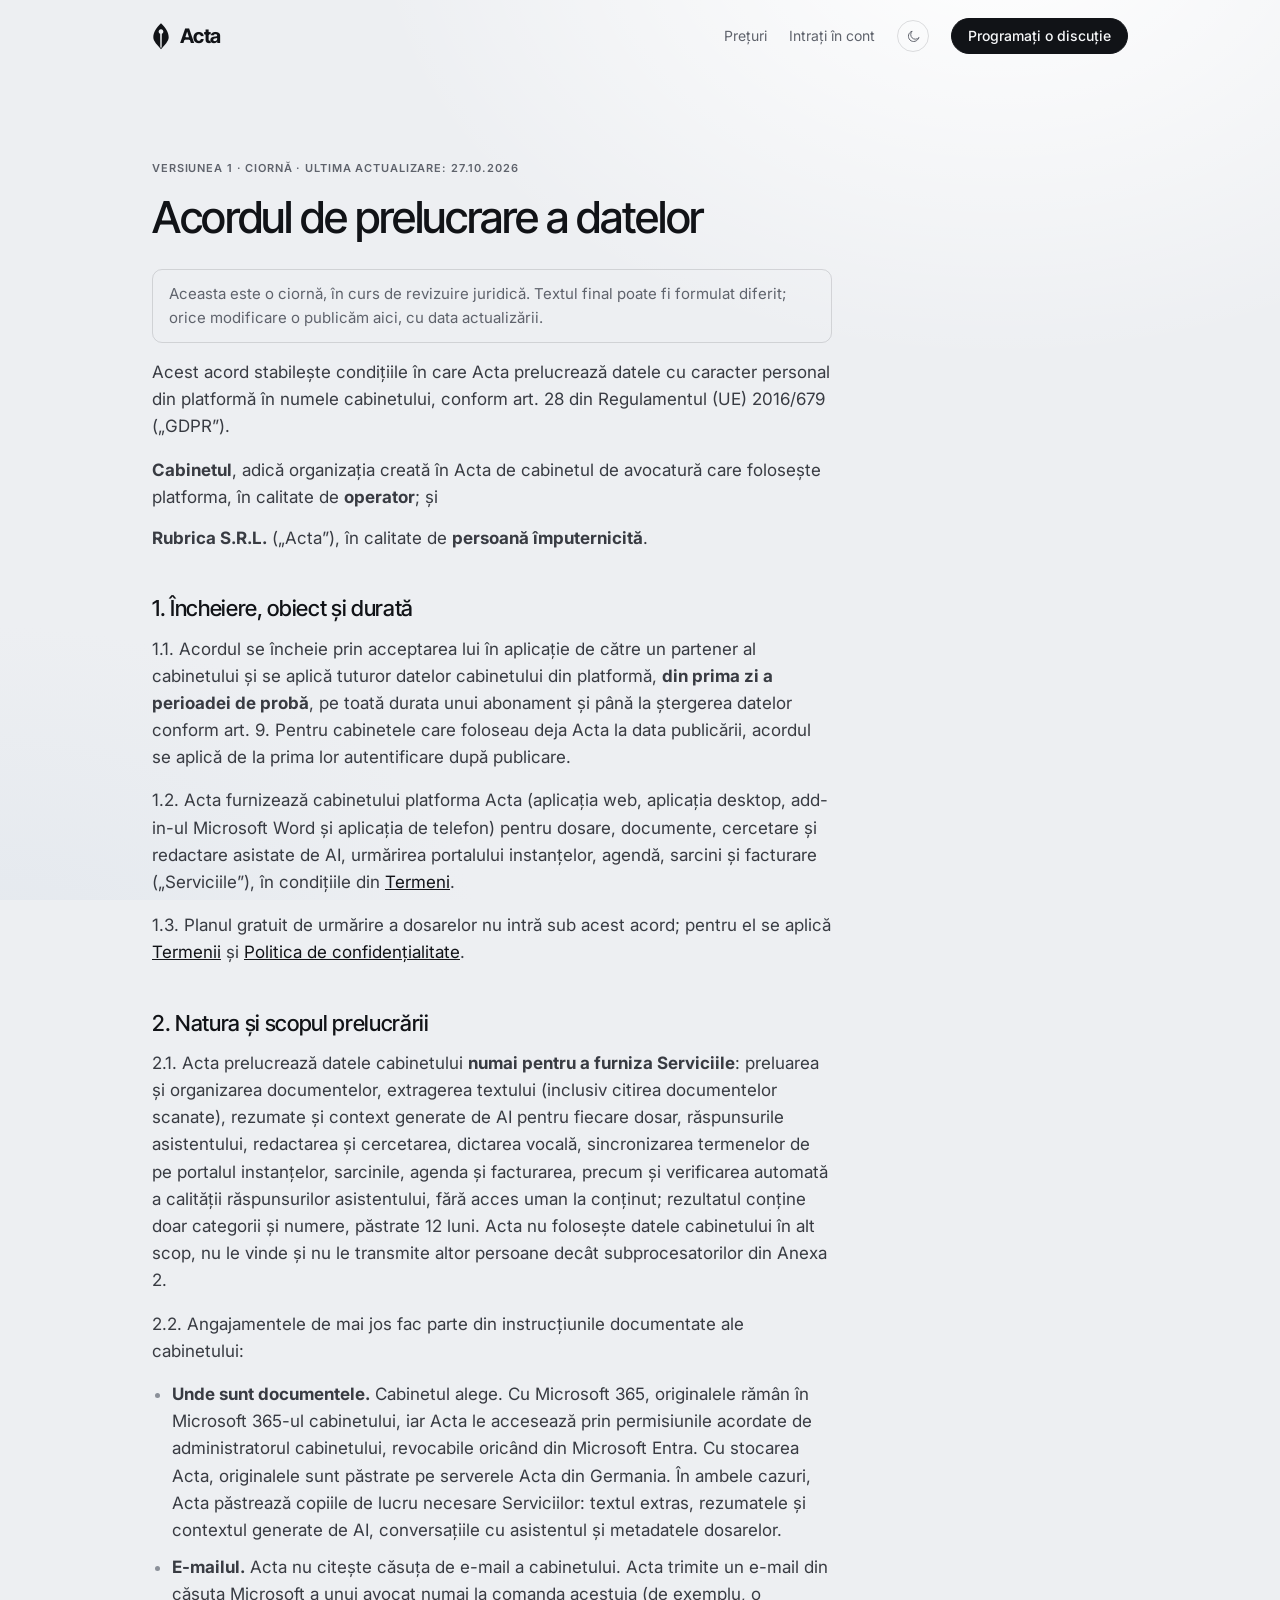
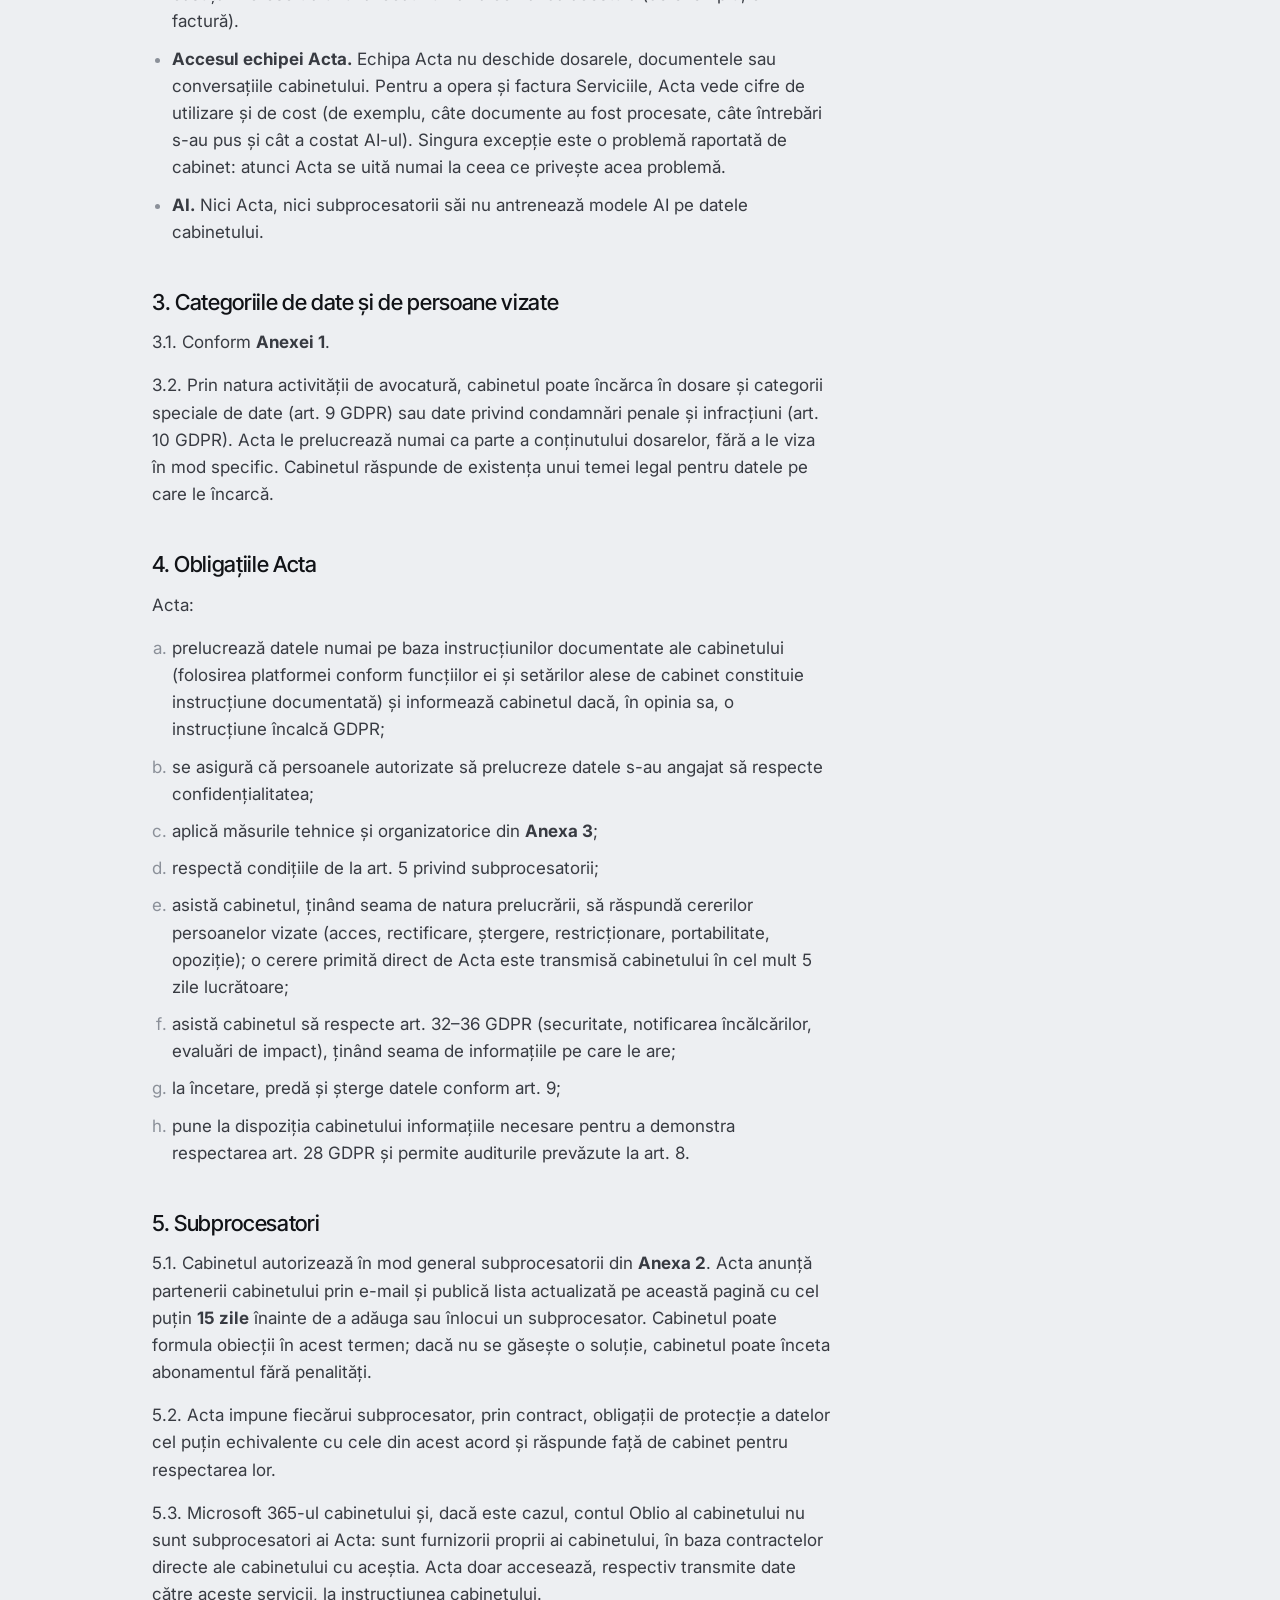
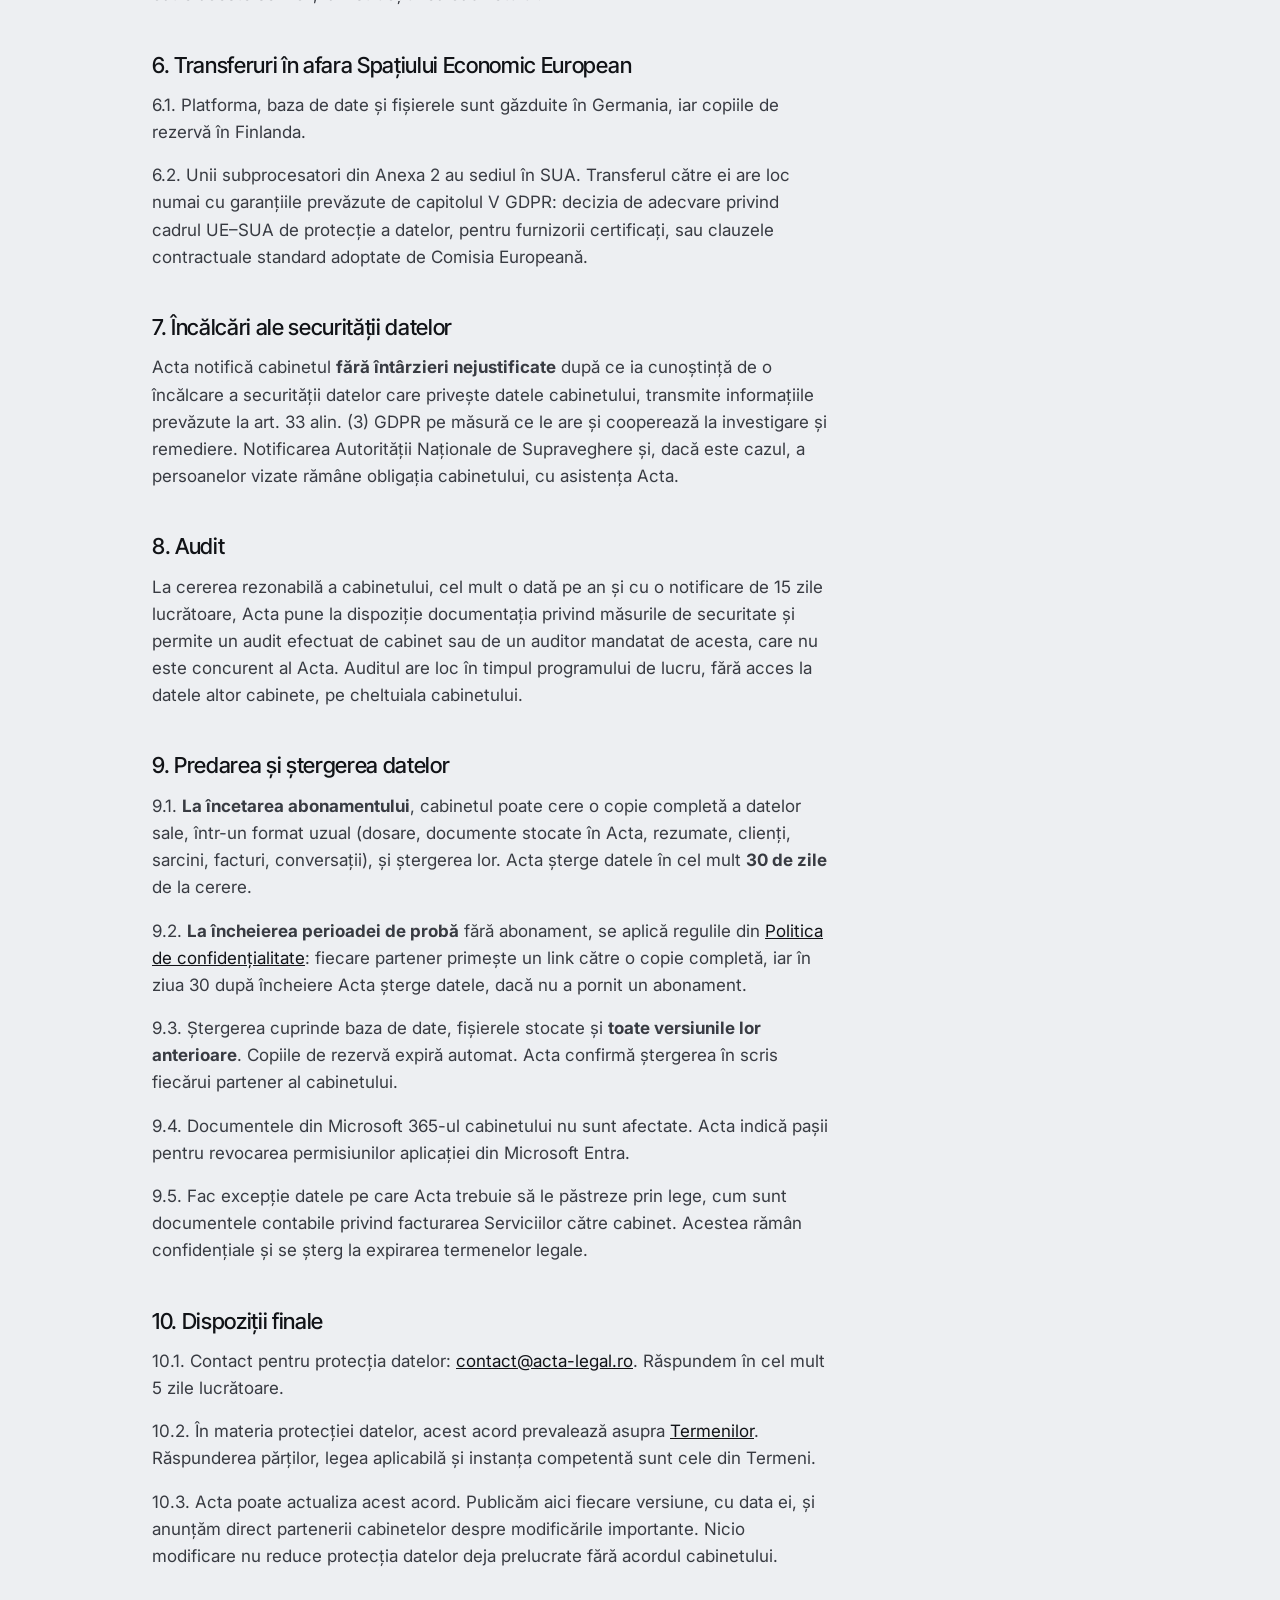
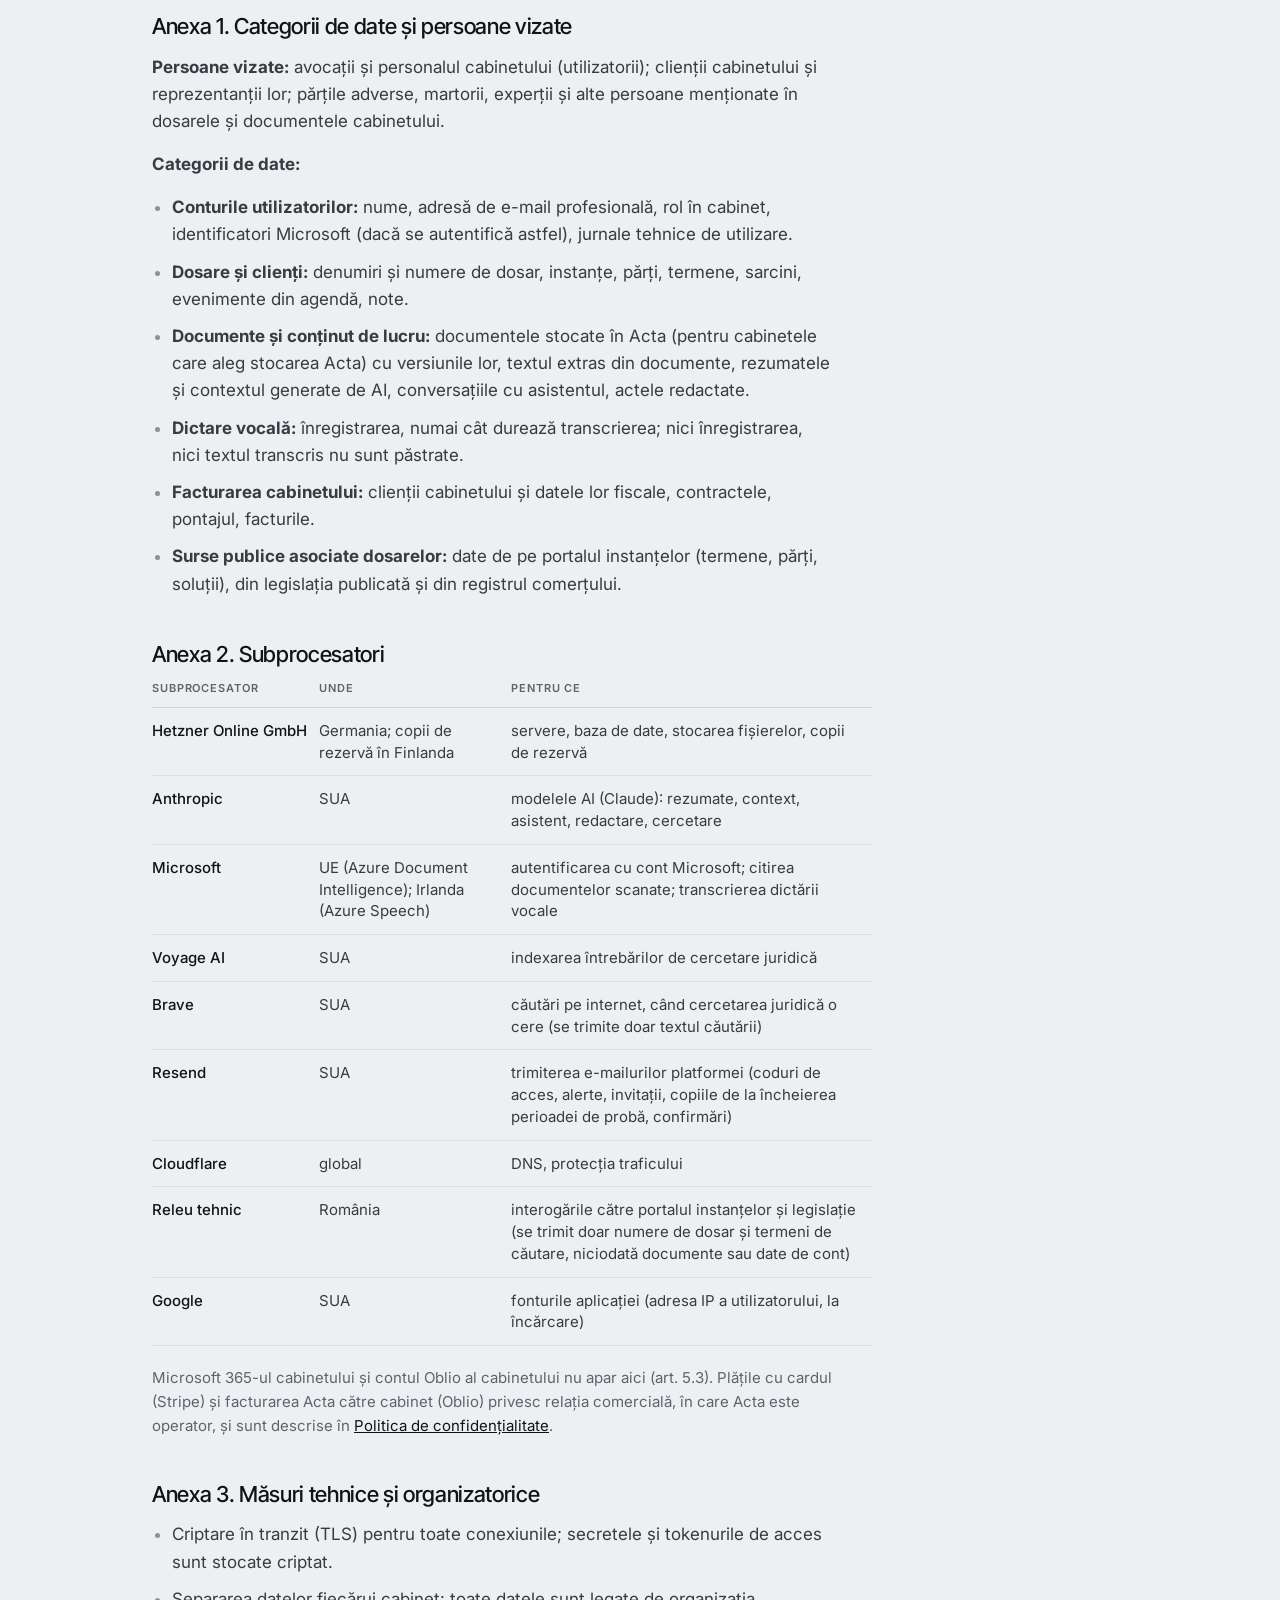
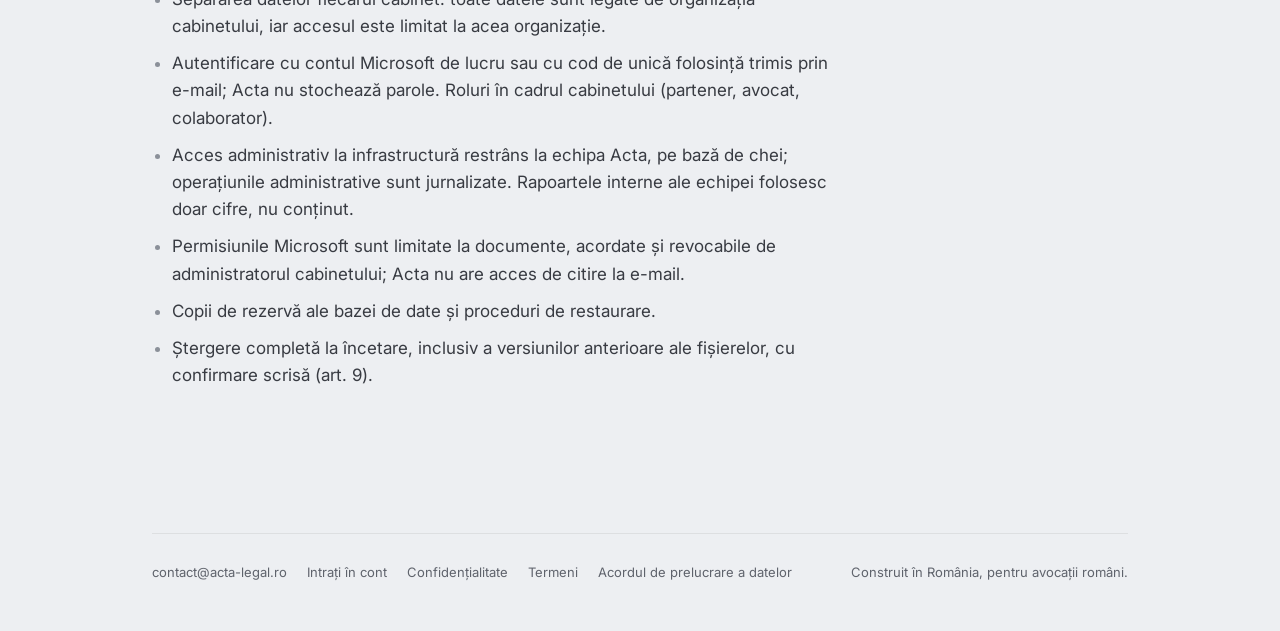
==== commit e1c7b0dd: "Privacy + DPA: automatic answer-quality check, no human access (owner 27.10) Policy v2: second parag" ====
--- a/acord/index.html
+++ b/acord/index.html
@@ -60,7 +60,7 @@
 <main class="doc">
   <div class="wrap">
     <div class="col">
-      <p class="label">Versiunea 1 · Ciornă · Ultima actualizare: 23.10.2026</p>
+      <p class="label">Versiunea 1 · Ciornă · Ultima actualizare: 27.10.2026</p>
       <h1>Acordul de prelucrare a datelor</h1>
       <p class="draft-note">Aceasta este o ciornă, în curs de revizuire juridică. Textul final poate fi
       formulat diferit; orice modificare o publicăm aici, cu data actualizării.</p>
@@ -90,7 +90,9 @@
       <p>2.1. Acta prelucrează datele cabinetului <b>numai pentru a furniza Serviciile</b>: preluarea și
       organizarea documentelor, extragerea textului (inclusiv citirea documentelor scanate), rezumate și context
       generate de AI pentru fiecare dosar, răspunsurile asistentului, redactarea și cercetarea, dictarea vocală,
-      sincronizarea termenelor de pe portalul instanțelor, sarcinile, agenda și facturarea. Acta nu folosește
+      sincronizarea termenelor de pe portalul instanțelor, sarcinile, agenda și facturarea, precum și
+      verificarea automată a calității răspunsurilor asistentului, fără acces uman la conținut; rezultatul conține
+      doar categorii și numere, păstrate 12 luni. Acta nu folosește
       datele cabinetului în alt scop, nu le vinde și nu le transmite altor persoane decât subprocesatorilor din
       Anexa 2.</p>
       <p>2.2. Angajamentele de mai jos fac parte din instrucțiunile documentate ale cabinetului:</p>
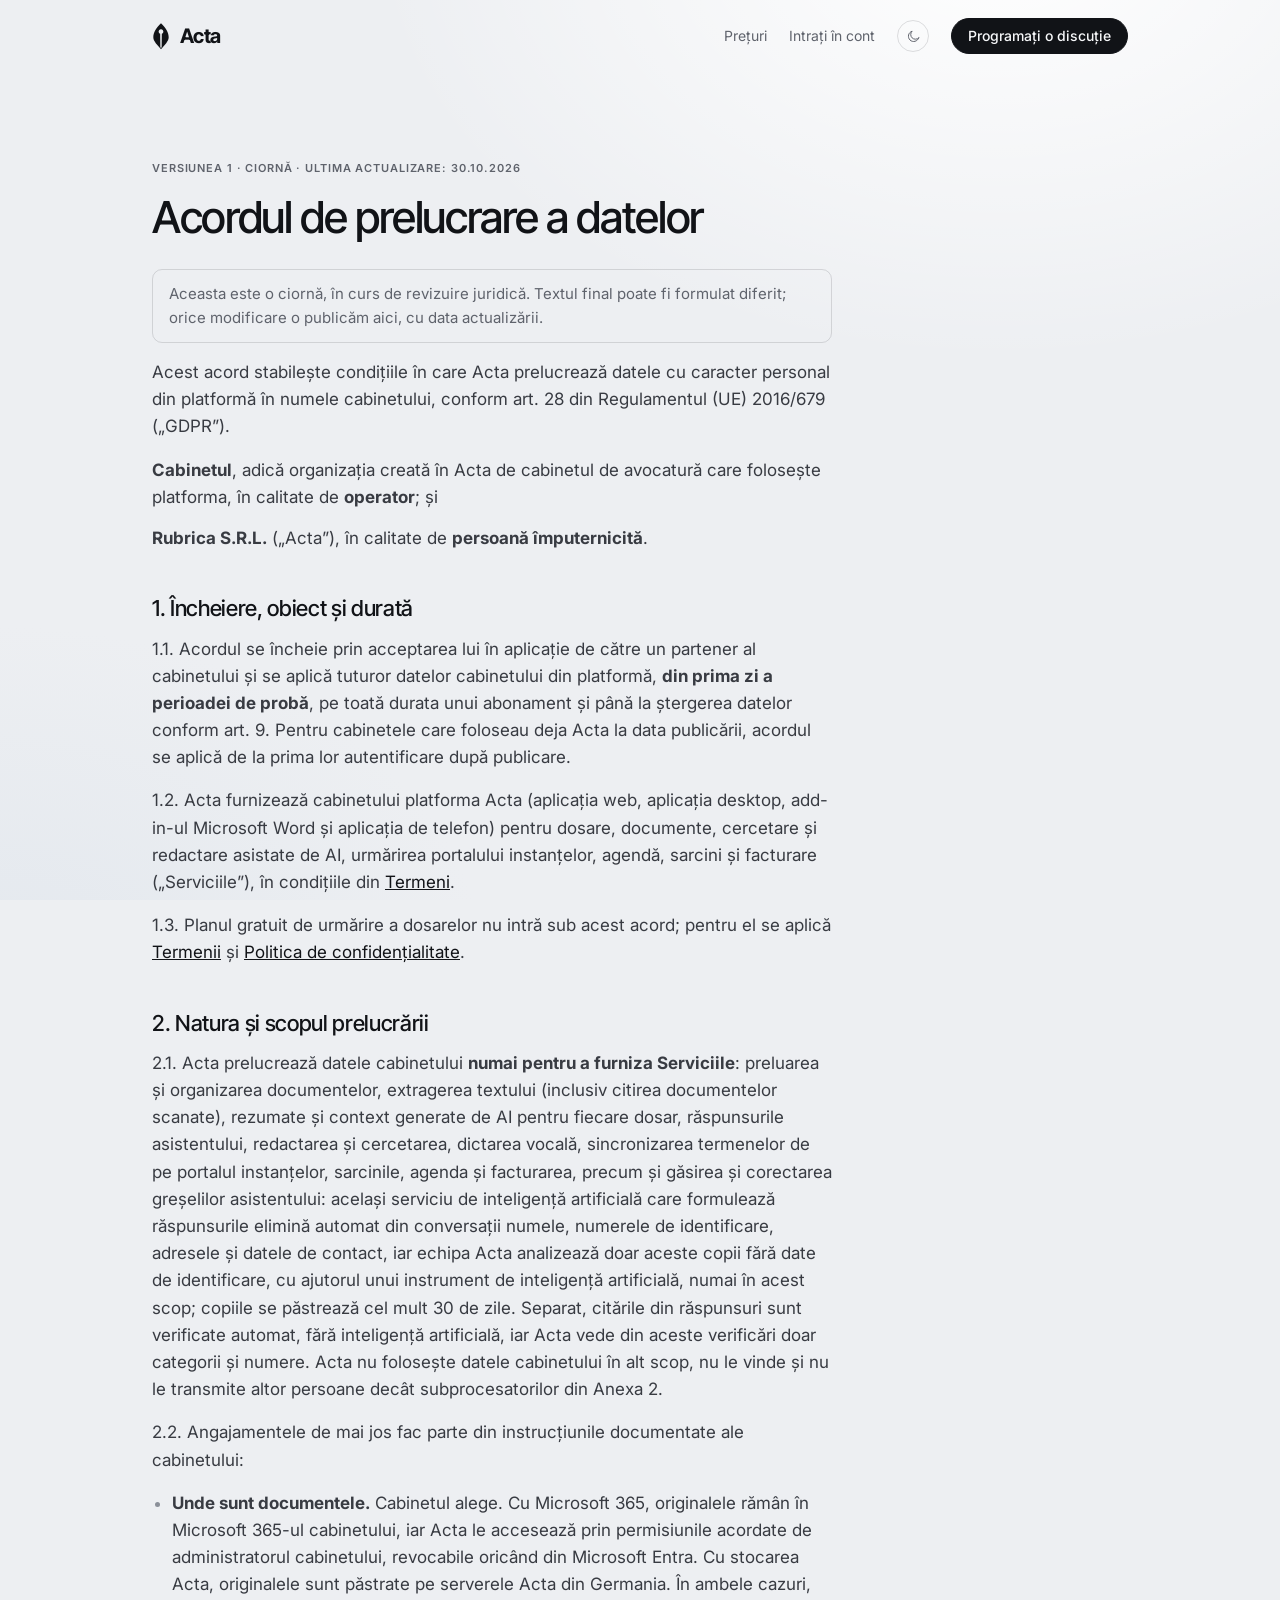
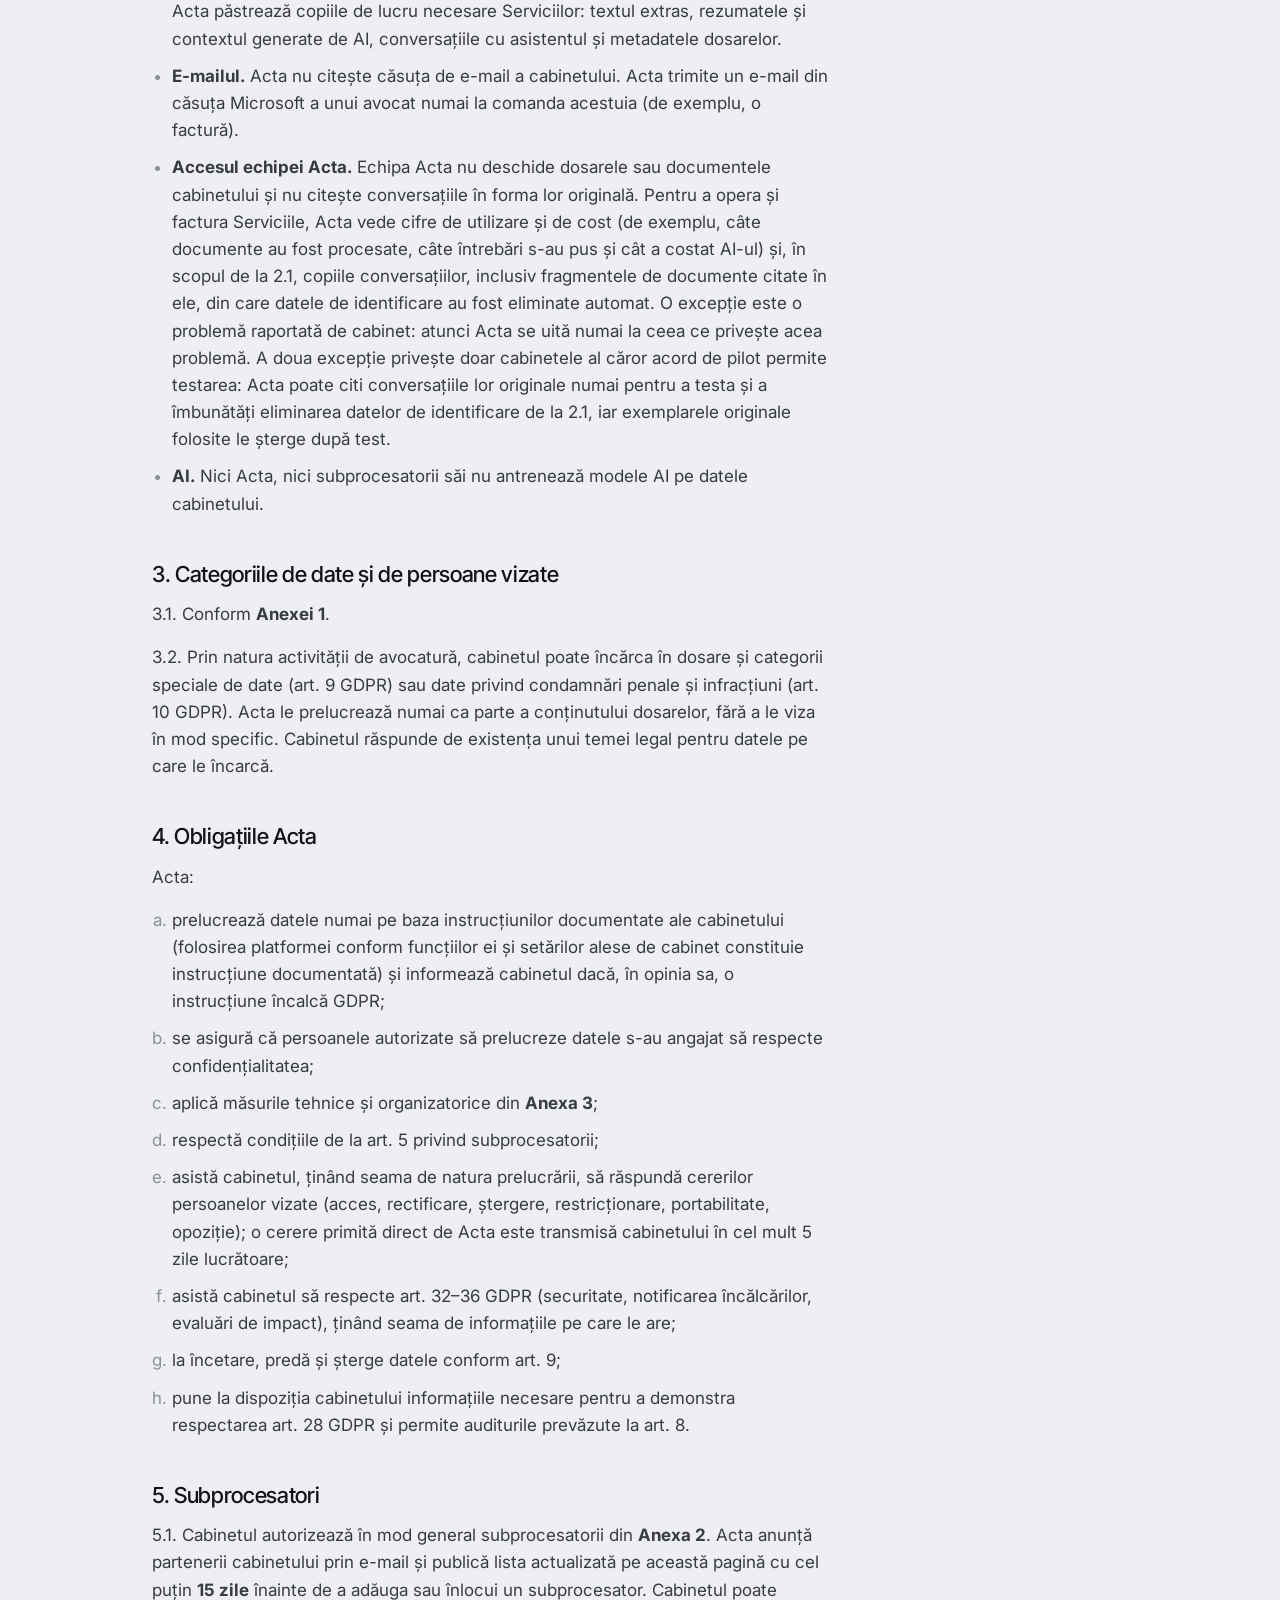
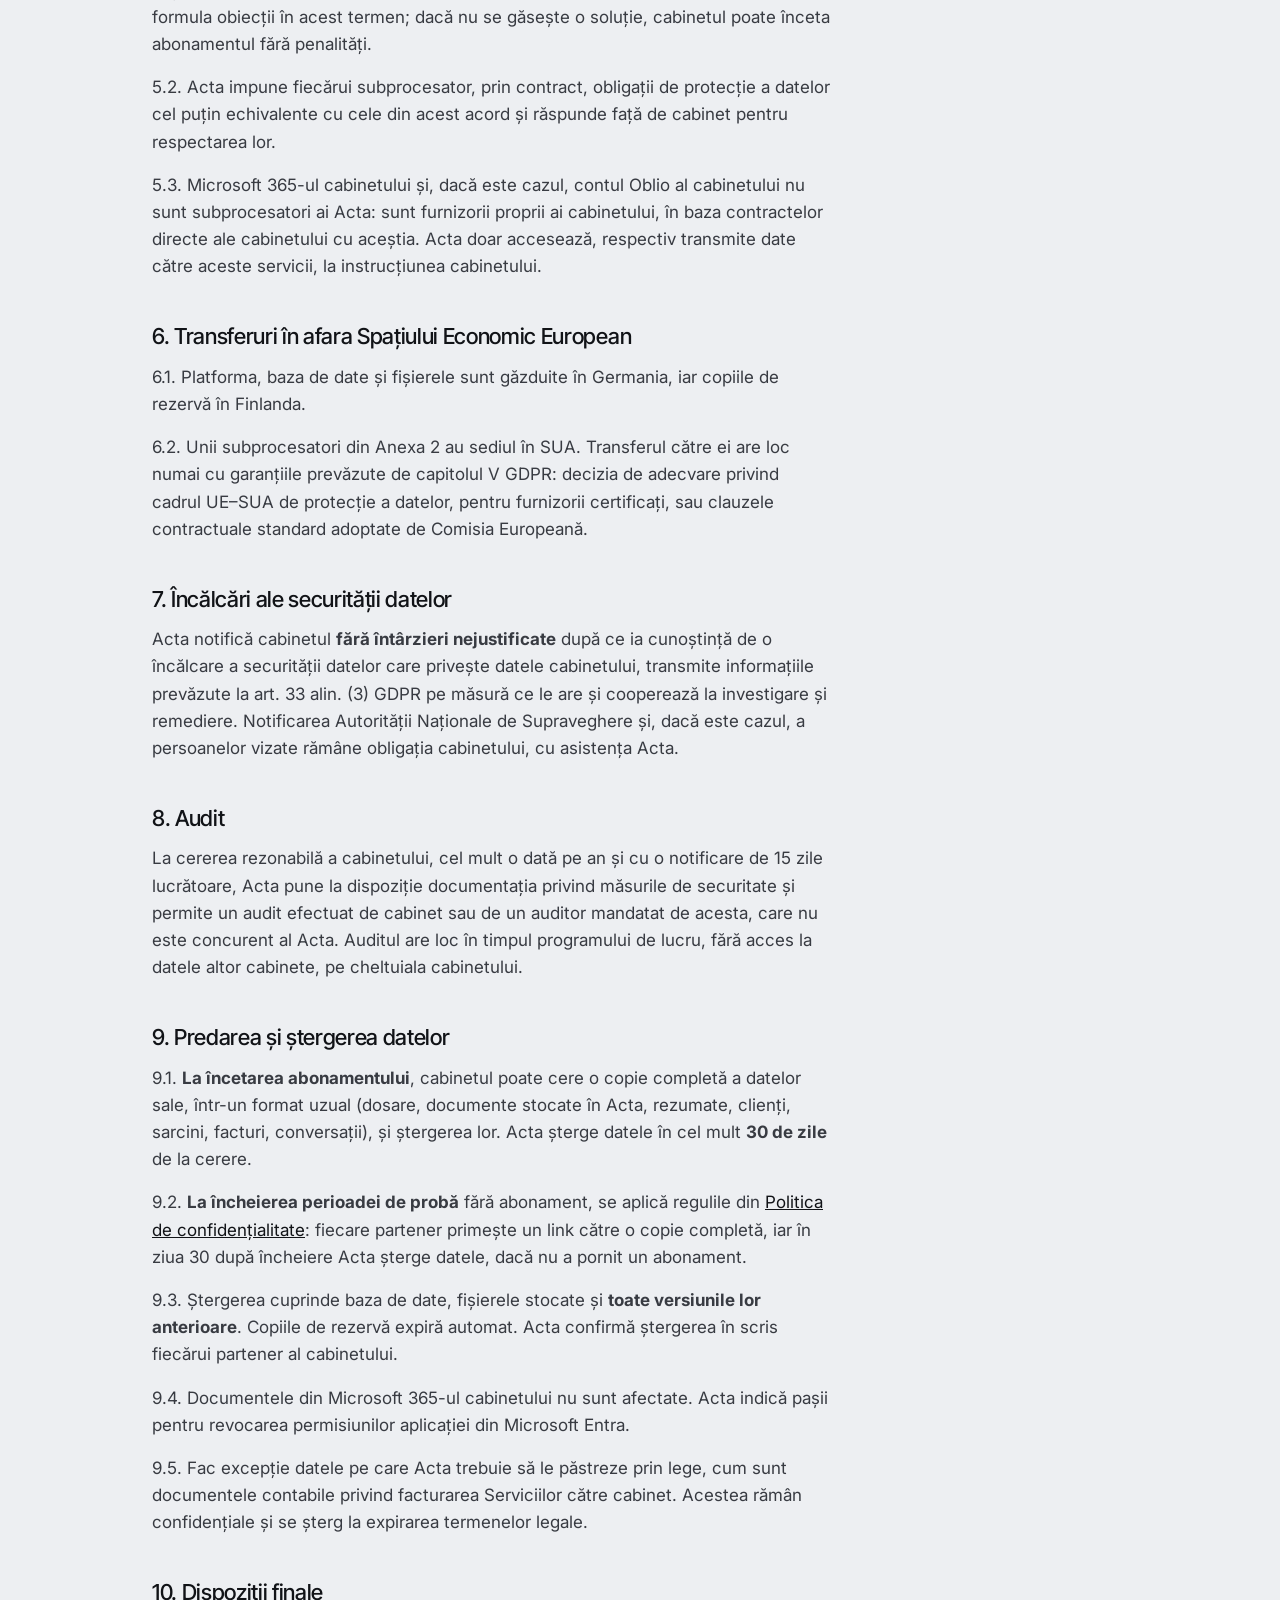
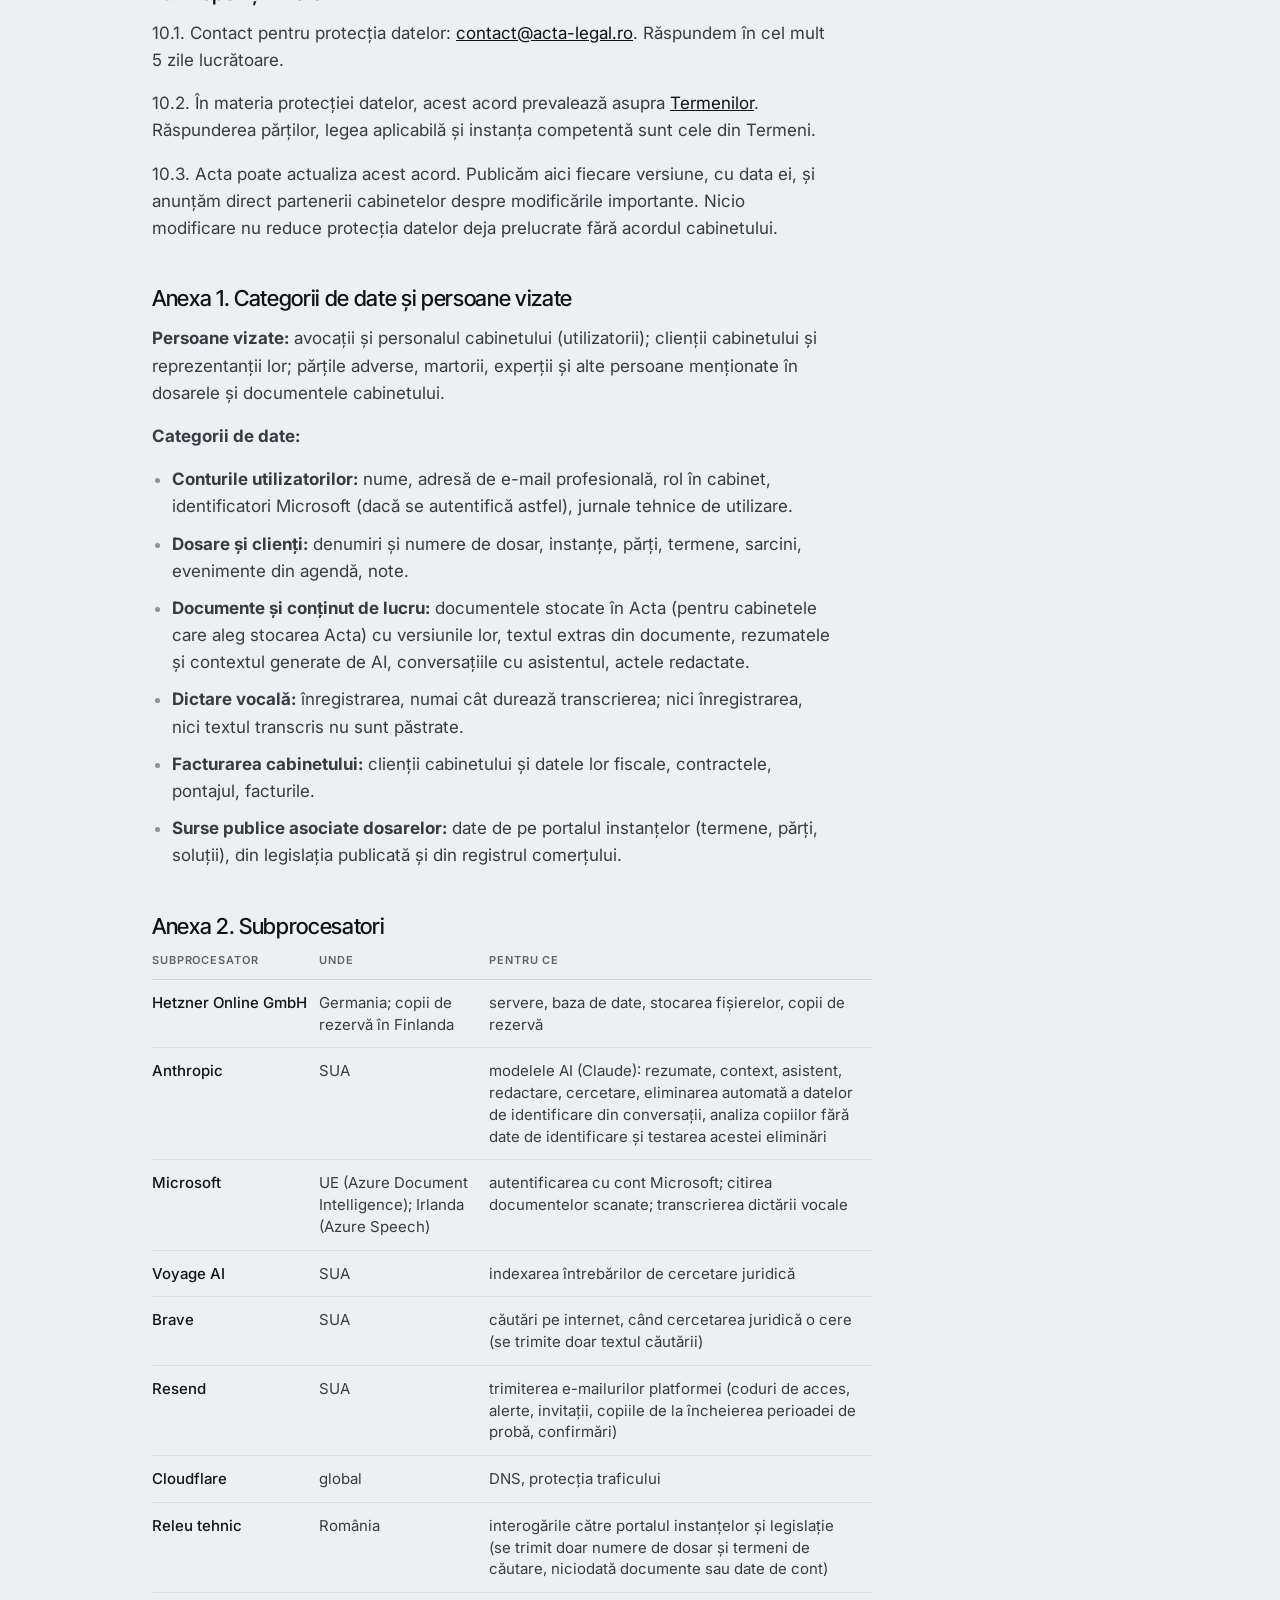
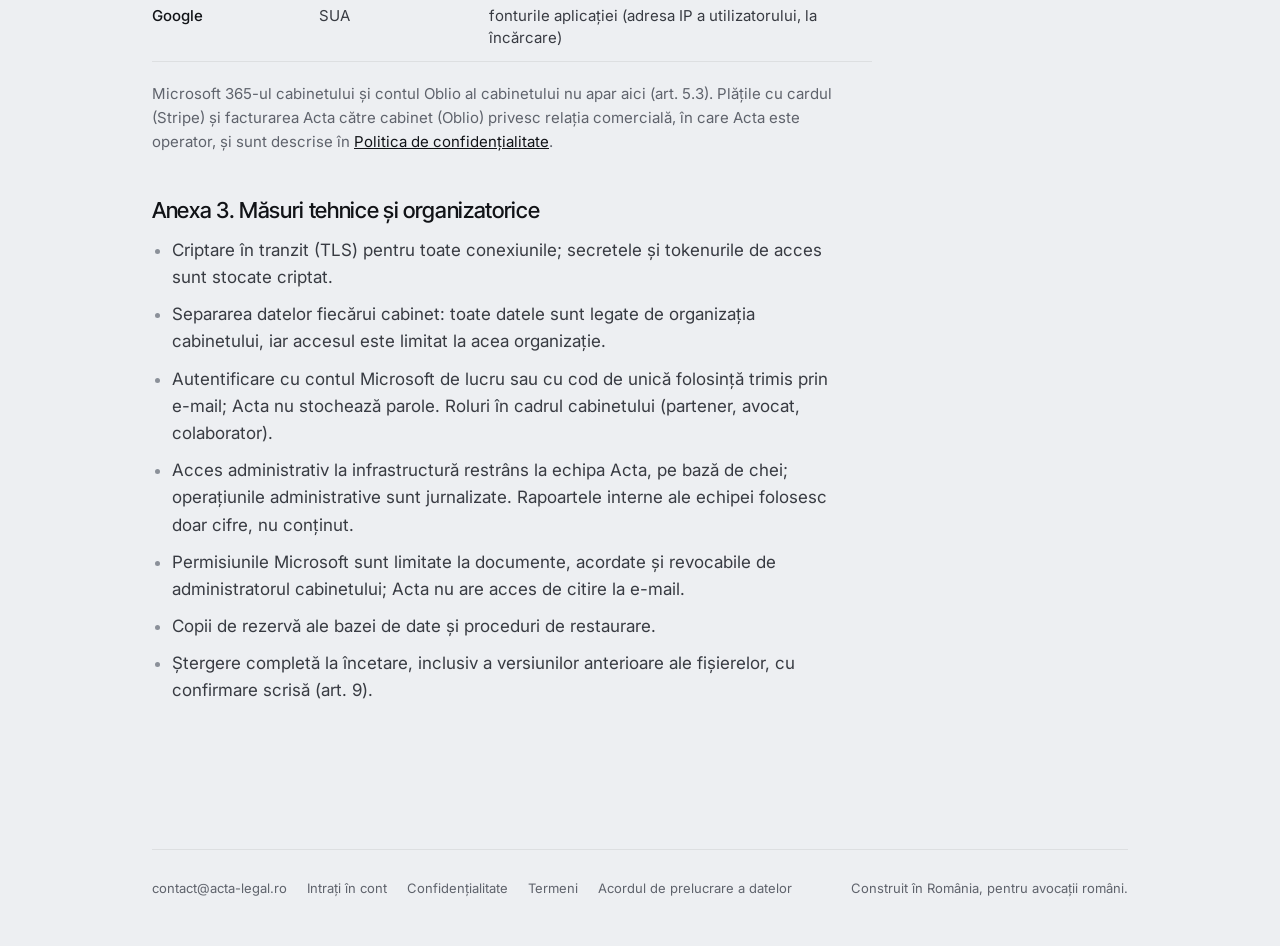
==== commit ecd0371b: "Privacy + DPA: de-identified copies for finding assistant errors, pilot test exception, Anthropic ro" ====
--- a/acord/index.html
+++ b/acord/index.html
@@ -60,7 +60,7 @@
 <main class="doc">
   <div class="wrap">
     <div class="col">
-      <p class="label">Versiunea 1 · Ciornă · Ultima actualizare: 27.10.2026</p>
+      <p class="label">Versiunea 1 · Ciornă · Ultima actualizare: 30.10.2026</p>
       <h1>Acordul de prelucrare a datelor</h1>
       <p class="draft-note">Aceasta este o ciornă, în curs de revizuire juridică. Textul final poate fi
       formulat diferit; orice modificare o publicăm aici, cu data actualizării.</p>
@@ -91,8 +91,12 @@
       organizarea documentelor, extragerea textului (inclusiv citirea documentelor scanate), rezumate și context
       generate de AI pentru fiecare dosar, răspunsurile asistentului, redactarea și cercetarea, dictarea vocală,
       sincronizarea termenelor de pe portalul instanțelor, sarcinile, agenda și facturarea, precum și
-      verificarea automată a calității răspunsurilor asistentului, fără acces uman la conținut; rezultatul conține
-      doar categorii și numere, păstrate 12 luni. Acta nu folosește
+      găsirea și corectarea greșelilor asistentului: același serviciu de inteligență artificială care formulează
+      răspunsurile elimină automat din conversații numele, numerele de identificare, adresele și datele de contact,
+      iar echipa Acta analizează doar aceste copii fără date de identificare, cu ajutorul unui instrument de
+      inteligență artificială, numai în acest scop; copiile se păstrează cel mult 30 de zile. Separat, citările din
+      răspunsuri sunt verificate automat, fără inteligență artificială, iar Acta vede din aceste verificări doar
+      categorii și numere. Acta nu folosește
       datele cabinetului în alt scop, nu le vinde și nu le transmite altor persoane decât subprocesatorilor din
       Anexa 2.</p>
       <p>2.2. Angajamentele de mai jos fac parte din instrucțiunile documentate ale cabinetului:</p>
@@ -104,10 +108,14 @@
         contextul generate de AI, conversațiile cu asistentul și metadatele dosarelor.</li>
         <li><b>E-mailul.</b> Acta nu citește căsuța de e-mail a cabinetului. Acta trimite un e-mail din căsuța
         Microsoft a unui avocat numai la comanda acestuia (de exemplu, o factură).</li>
-        <li><b>Accesul echipei Acta.</b> Echipa Acta nu deschide dosarele, documentele sau conversațiile
-        cabinetului. Pentru a opera și factura Serviciile, Acta vede cifre de utilizare și de cost (de exemplu,
-        câte documente au fost procesate, câte întrebări s-au pus și cât a costat AI-ul). Singura excepție este
-        o problemă raportată de cabinet: atunci Acta se uită numai la ceea ce privește acea problemă.</li>
+        <li><b>Accesul echipei Acta.</b> Echipa Acta nu deschide dosarele sau documentele cabinetului și nu
+        citește conversațiile în forma lor originală. Pentru a opera și factura Serviciile, Acta vede cifre de
+        utilizare și de cost (de exemplu, câte documente au fost procesate, câte întrebări s-au pus și cât a costat
+        AI-ul) și, în scopul de la 2.1, copiile conversațiilor, inclusiv fragmentele de documente citate în ele,
+        din care datele de identificare au fost eliminate automat. O excepție este o problemă raportată de cabinet: atunci Acta se uită numai la ceea ce privește acea problemă.
+        A doua excepție privește doar cabinetele al căror acord de pilot permite testarea: Acta poate citi conversațiile
+        lor originale numai pentru a testa și a îmbunătăți eliminarea datelor de identificare de la 2.1, iar exemplarele
+        originale folosite le șterge după test.</li>
         <li><b>AI.</b> Nici Acta, nici subprocesatorii săi nu antrenează modele AI pe datele cabinetului.</li>
       </ul>
 
@@ -218,7 +226,7 @@
           <thead><tr><th>Subprocesator</th><th>Unde</th><th>Pentru ce</th></tr></thead>
           <tbody>
             <tr><td>Hetzner Online GmbH</td><td>Germania; copii de rezervă în Finlanda</td><td>servere, baza de date, stocarea fișierelor, copii de rezervă</td></tr>
-            <tr><td>Anthropic</td><td>SUA</td><td>modelele AI (Claude): rezumate, context, asistent, redactare, cercetare</td></tr>
+            <tr><td>Anthropic</td><td>SUA</td><td>modelele AI (Claude): rezumate, context, asistent, redactare, cercetare, eliminarea automată a datelor de identificare din conversații, analiza copiilor fără date de identificare și testarea acestei eliminări</td></tr>
             <tr><td>Microsoft</td><td>UE (Azure Document Intelligence); Irlanda (Azure Speech)</td><td>autentificarea cu cont Microsoft; citirea documentelor scanate; transcrierea dictării vocale</td></tr>
             <tr><td>Voyage AI</td><td>SUA</td><td>indexarea întrebărilor de cercetare juridică</td></tr>
             <tr><td>Brave</td><td>SUA</td><td>căutări pe internet, când cercetarea juridică o cere (se trimite doar textul căutării)</td></tr>
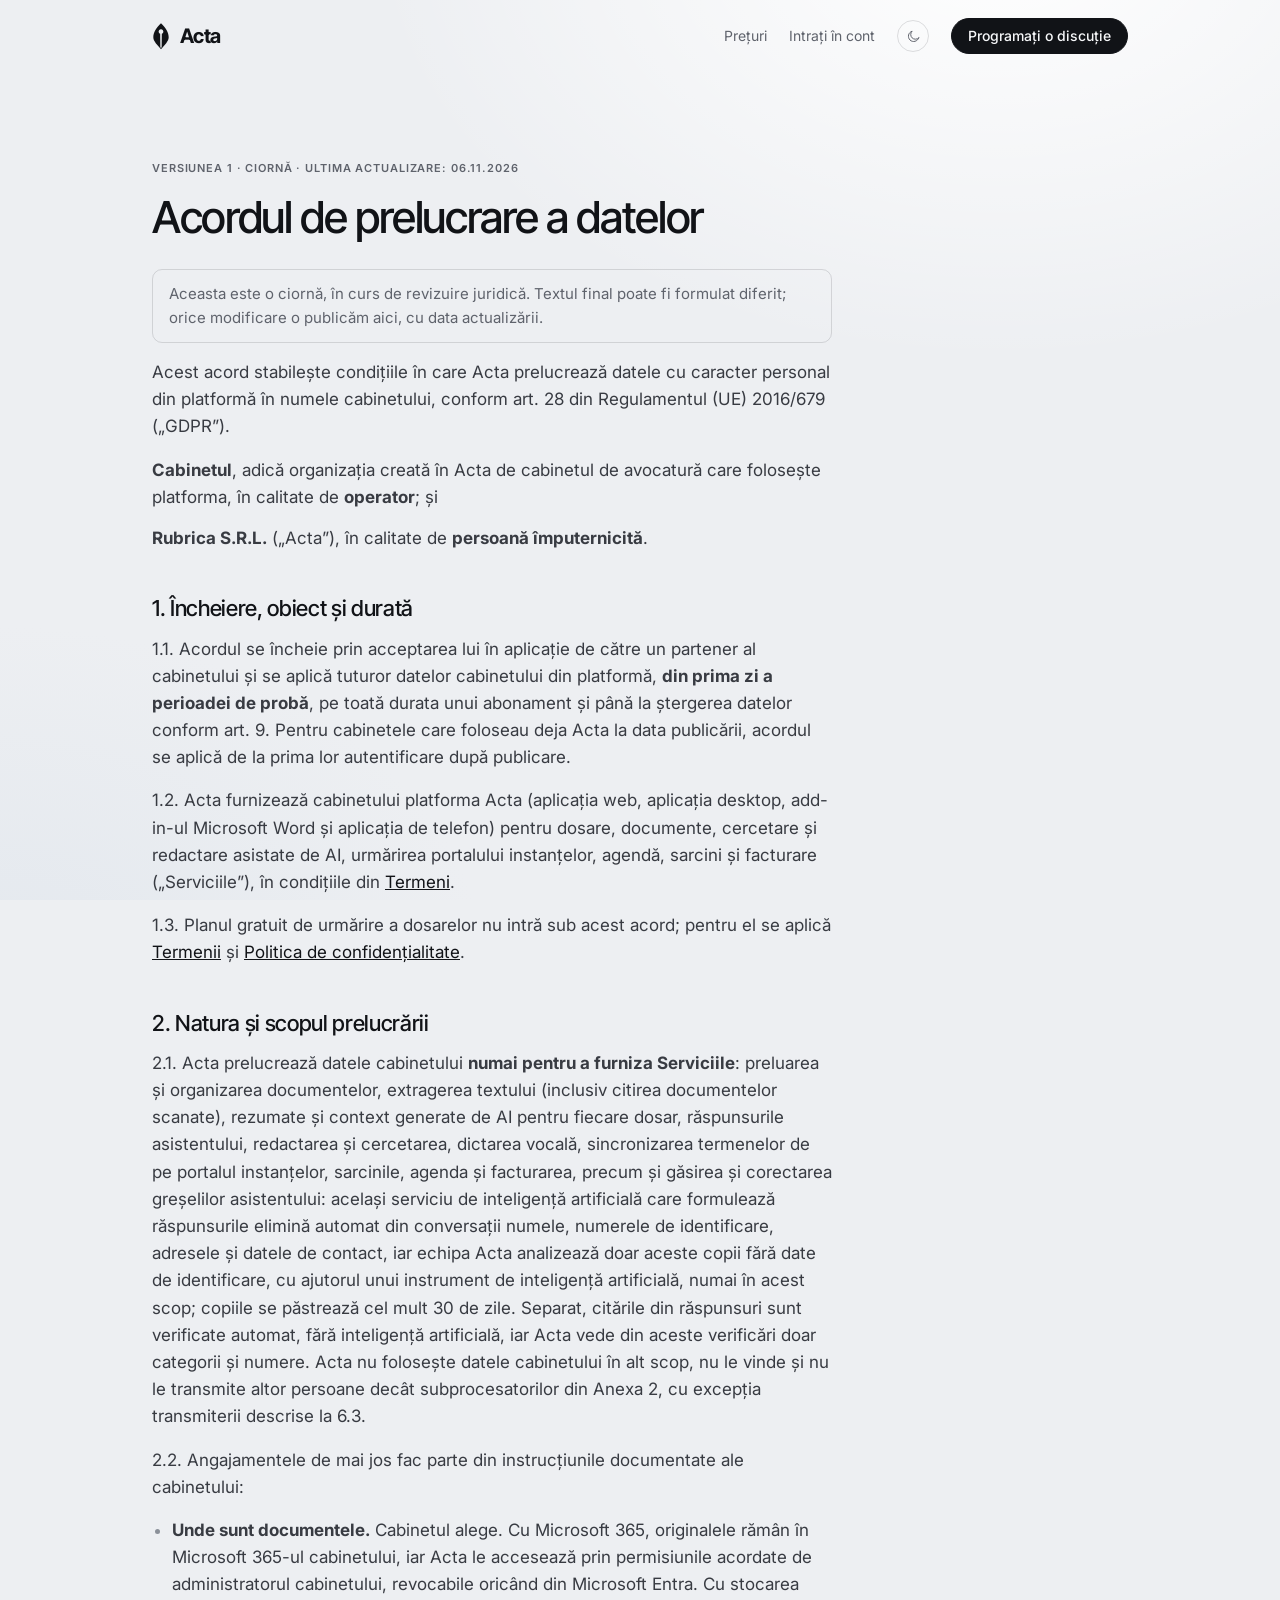
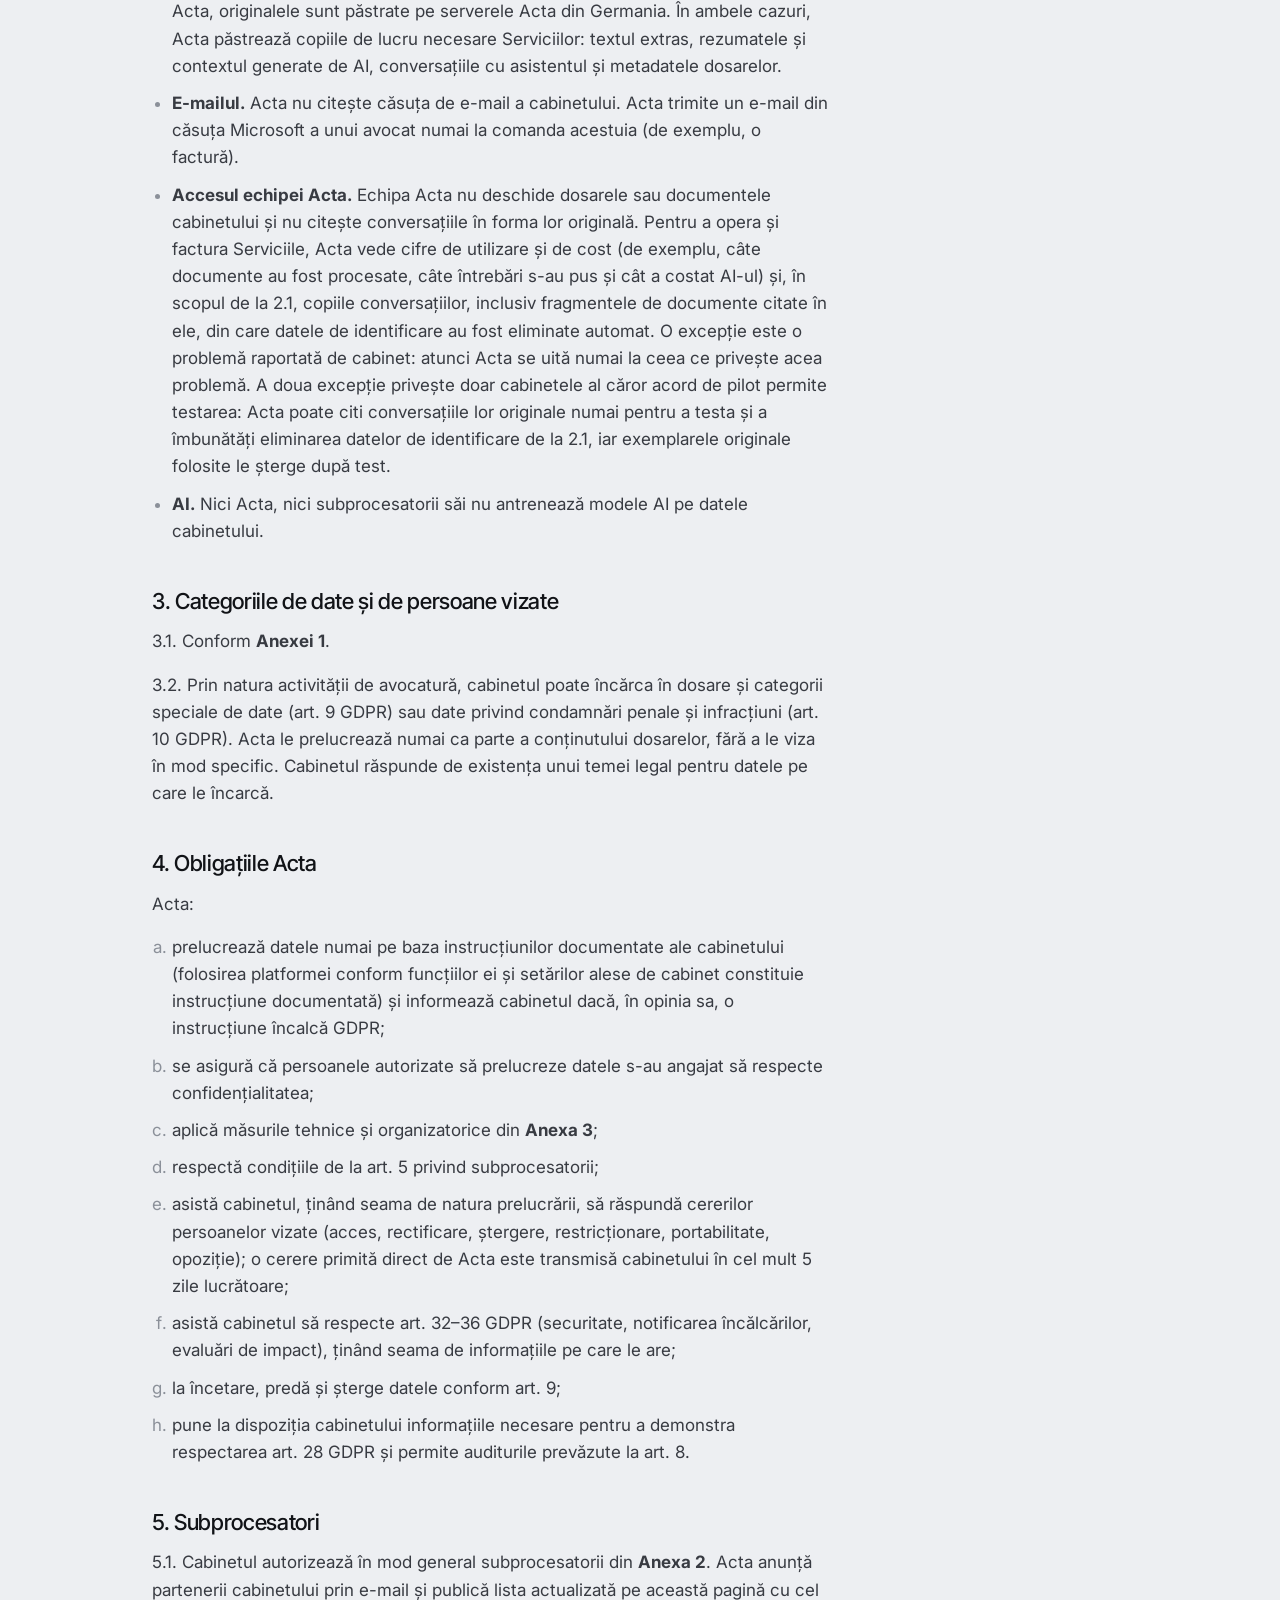
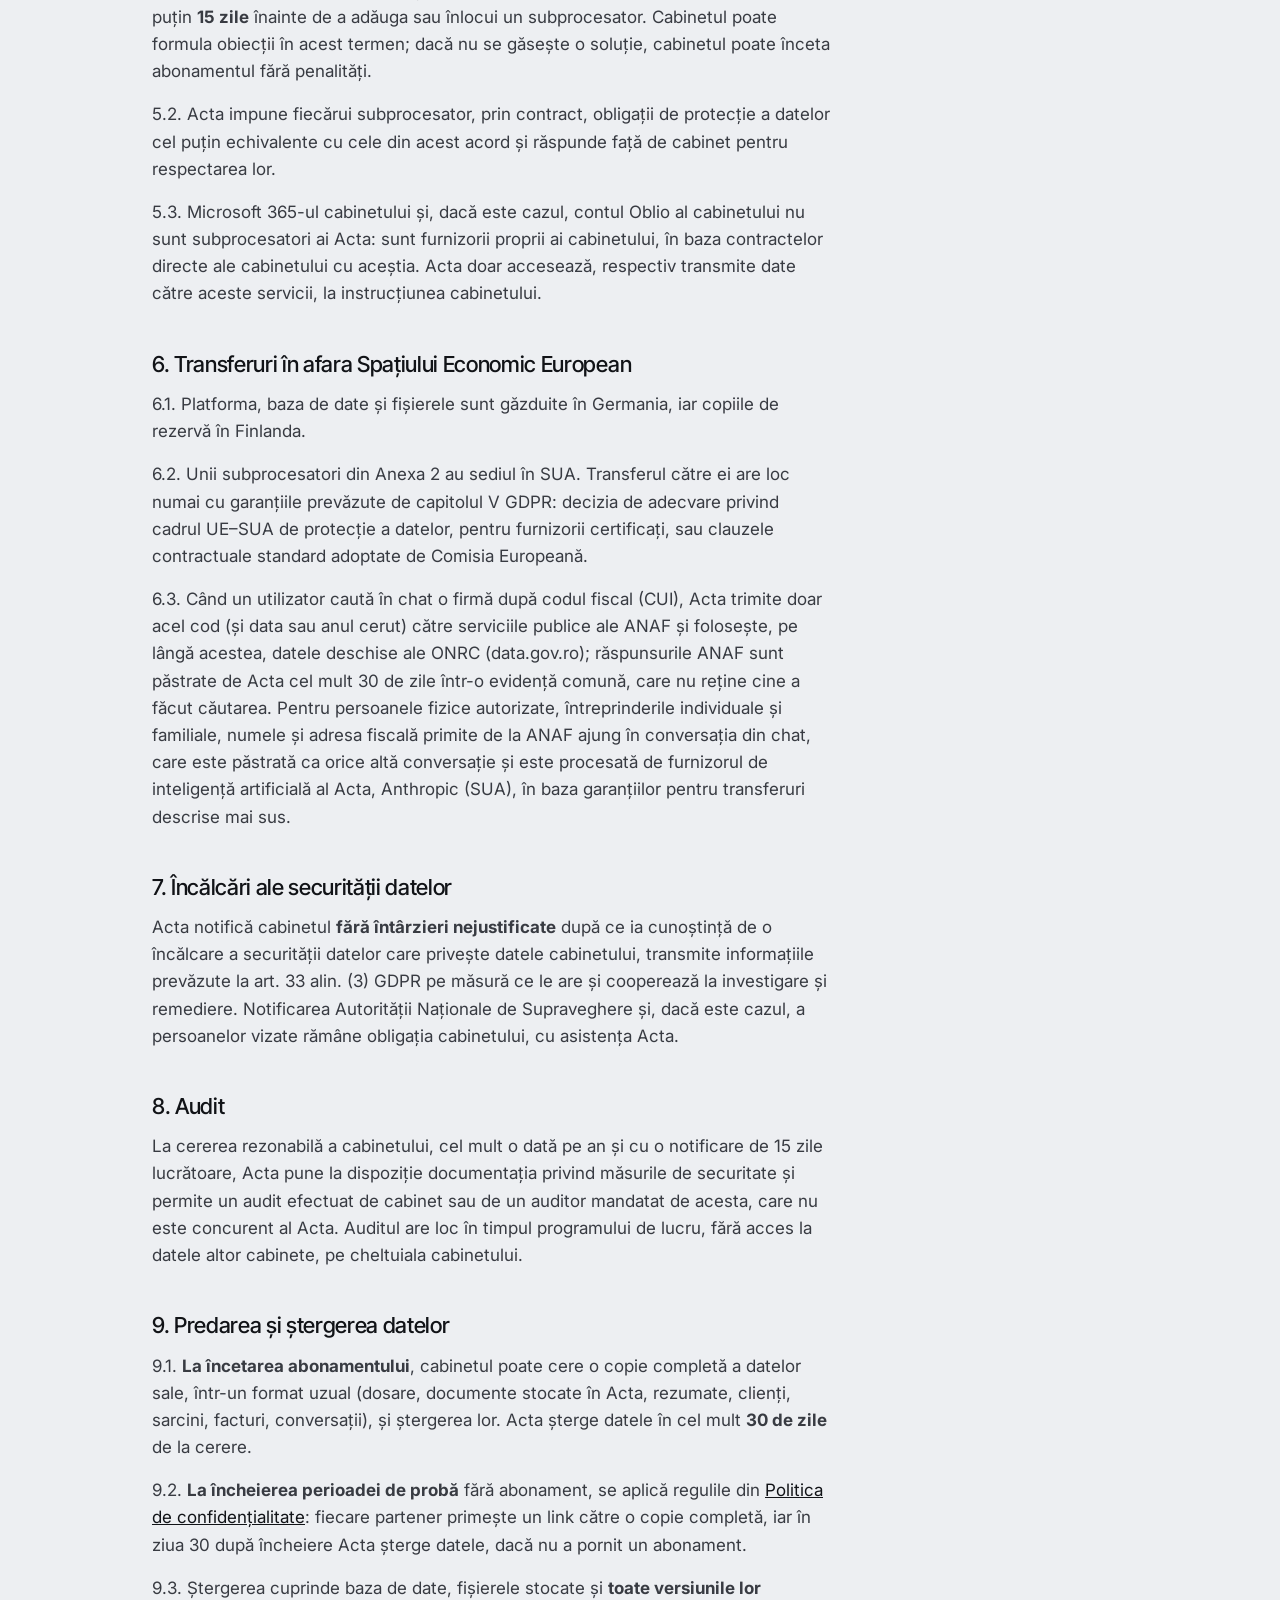
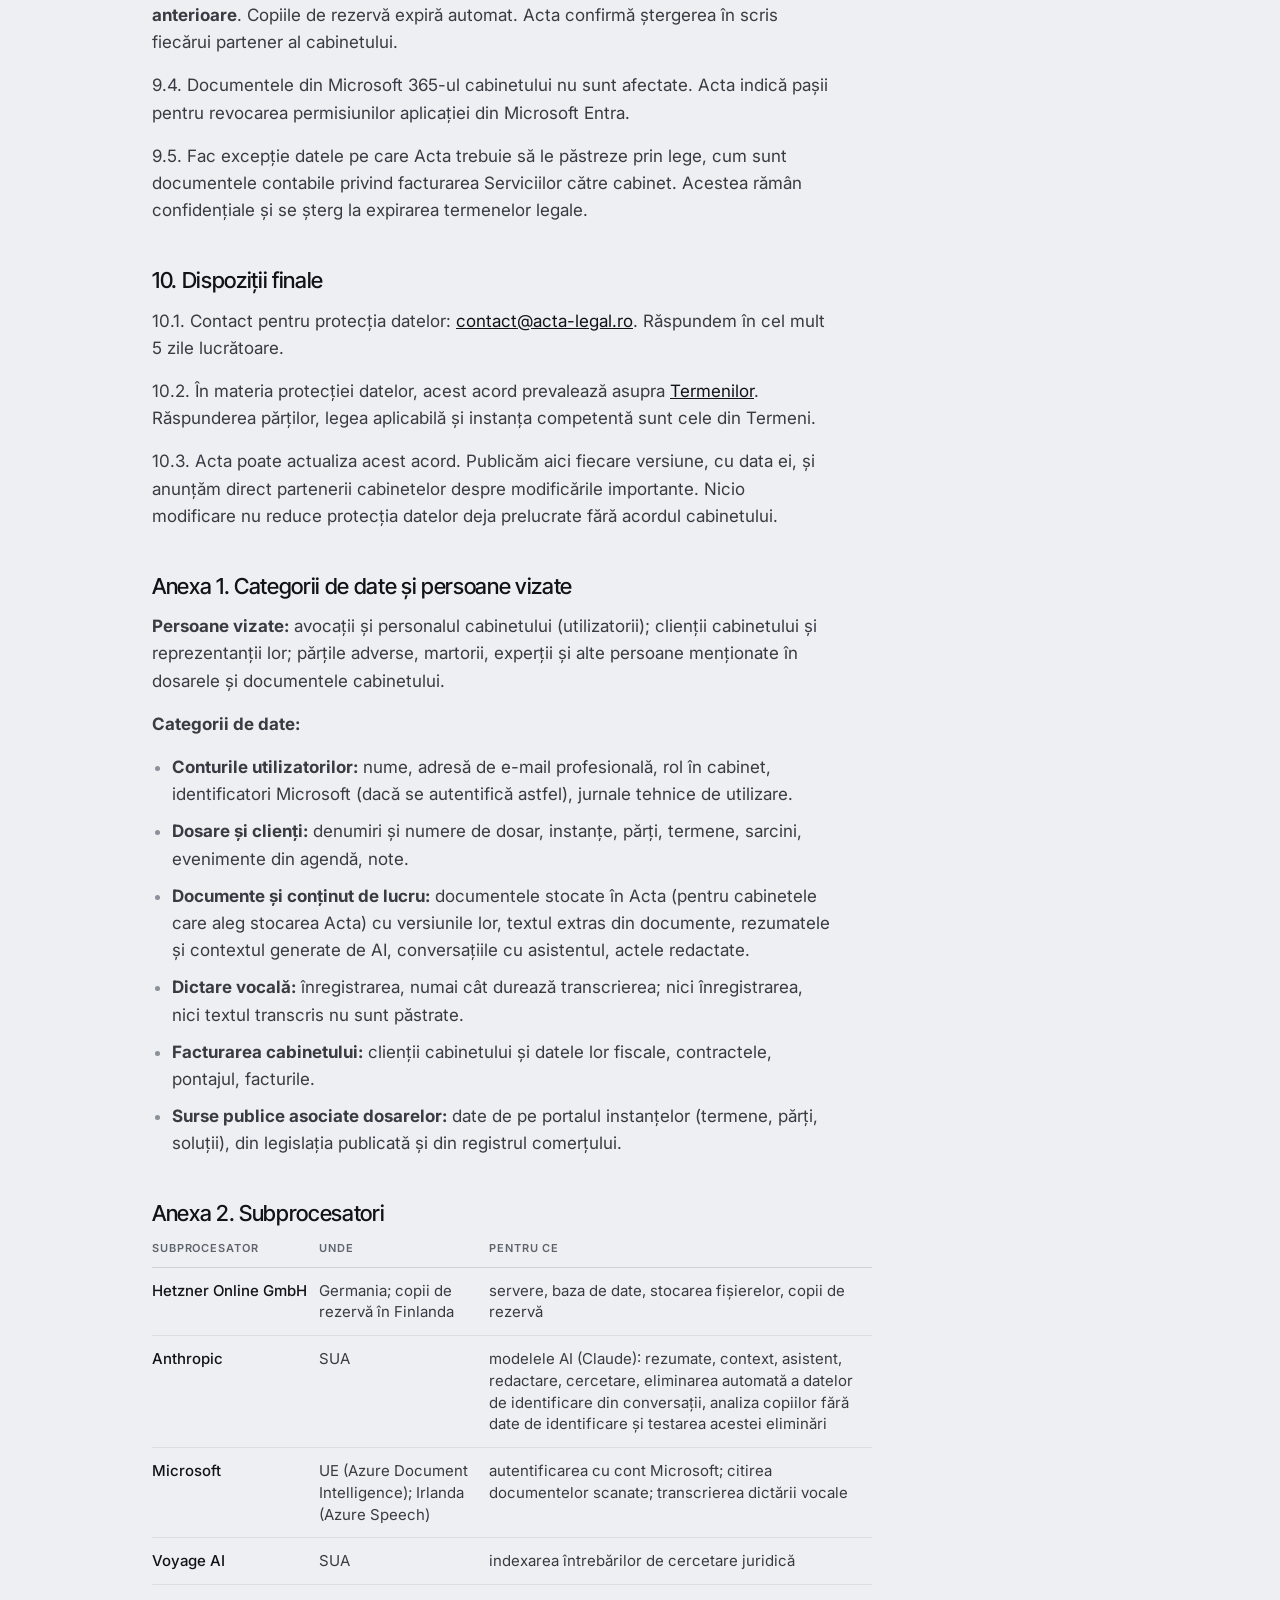
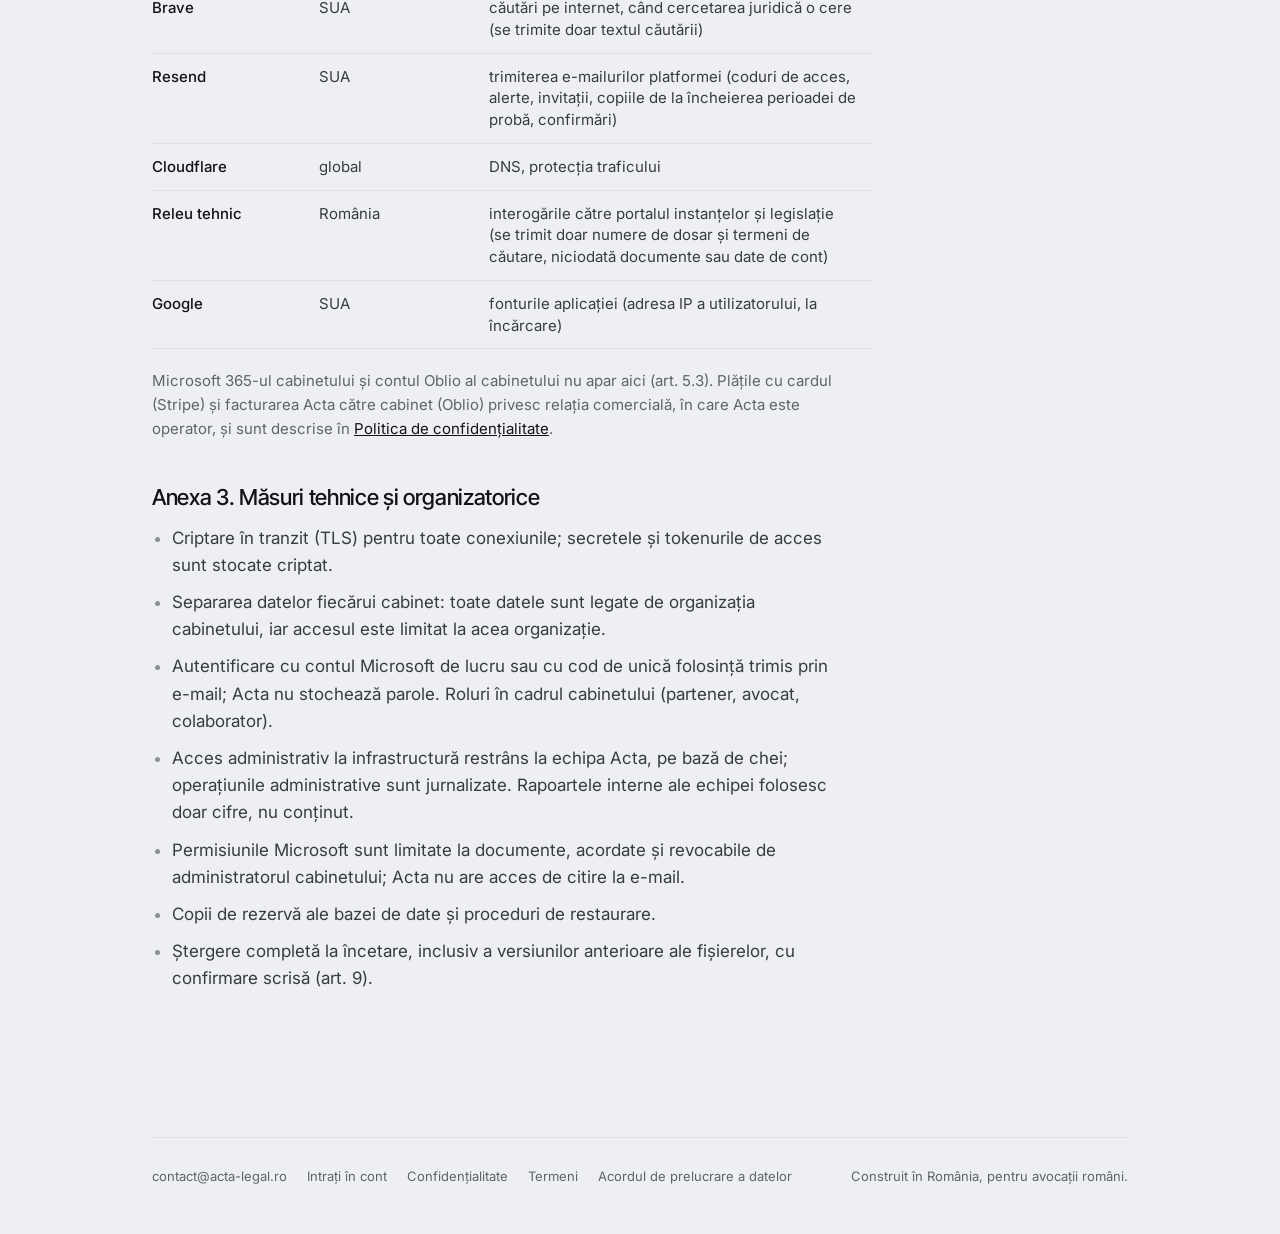
==== commit 07ff0d75: "privacy + DPA: company lookup by CUI (ANAF, ONRC open data) — DPA 6.3 and 2.1 reference; updated 06." ====
--- a/acord/index.html
+++ b/acord/index.html
@@ -60,7 +60,7 @@
 <main class="doc">
   <div class="wrap">
     <div class="col">
-      <p class="label">Versiunea 1 · Ciornă · Ultima actualizare: 30.10.2026</p>
+      <p class="label">Versiunea 1 · Ciornă · Ultima actualizare: 06.11.2026</p>
       <h1>Acordul de prelucrare a datelor</h1>
       <p class="draft-note">Aceasta este o ciornă, în curs de revizuire juridică. Textul final poate fi
       formulat diferit; orice modificare o publicăm aici, cu data actualizării.</p>
@@ -98,7 +98,7 @@
       răspunsuri sunt verificate automat, fără inteligență artificială, iar Acta vede din aceste verificări doar
       categorii și numere. Acta nu folosește
       datele cabinetului în alt scop, nu le vinde și nu le transmite altor persoane decât subprocesatorilor din
-      Anexa 2.</p>
+      Anexa 2, cu excepția transmiterii descrise la 6.3.</p>
       <p>2.2. Angajamentele de mai jos fac parte din instrucțiunile documentate ale cabinetului:</p>
       <ul>
         <li><b>Unde sunt documentele.</b> Cabinetul alege. Cu Microsoft 365, originalele rămân în Microsoft 365-ul
@@ -161,6 +161,13 @@
       <p>6.2. Unii subprocesatori din Anexa 2 au sediul în SUA. Transferul către ei are loc numai cu garanțiile
       prevăzute de capitolul V GDPR: decizia de adecvare privind cadrul UE–SUA de protecție a datelor, pentru
       furnizorii certificați, sau clauzele contractuale standard adoptate de Comisia Europeană.</p>
+      <p>6.3. Când un utilizator caută în chat o firmă după codul fiscal (CUI), Acta trimite doar acel cod (și data
+      sau anul cerut) către serviciile publice ale ANAF și folosește, pe lângă acestea, datele deschise ale ONRC
+      (data.gov.ro); răspunsurile ANAF sunt păstrate de Acta cel mult 30 de zile într-o evidență comună, care nu
+      reține cine a făcut căutarea. Pentru persoanele fizice autorizate, întreprinderile individuale și familiale,
+      numele și adresa fiscală primite de la ANAF ajung în conversația din chat, care este păstrată ca orice altă
+      conversație și este procesată de furnizorul de inteligență artificială al Acta, Anthropic (SUA), în baza
+      garanțiilor pentru transferuri descrise mai sus.</p>
 
       <h2>7. Încălcări ale securității datelor</h2>
       <p>Acta notifică cabinetul <b>fără întârzieri nejustificate</b> după ce ia cunoștință de o încălcare a
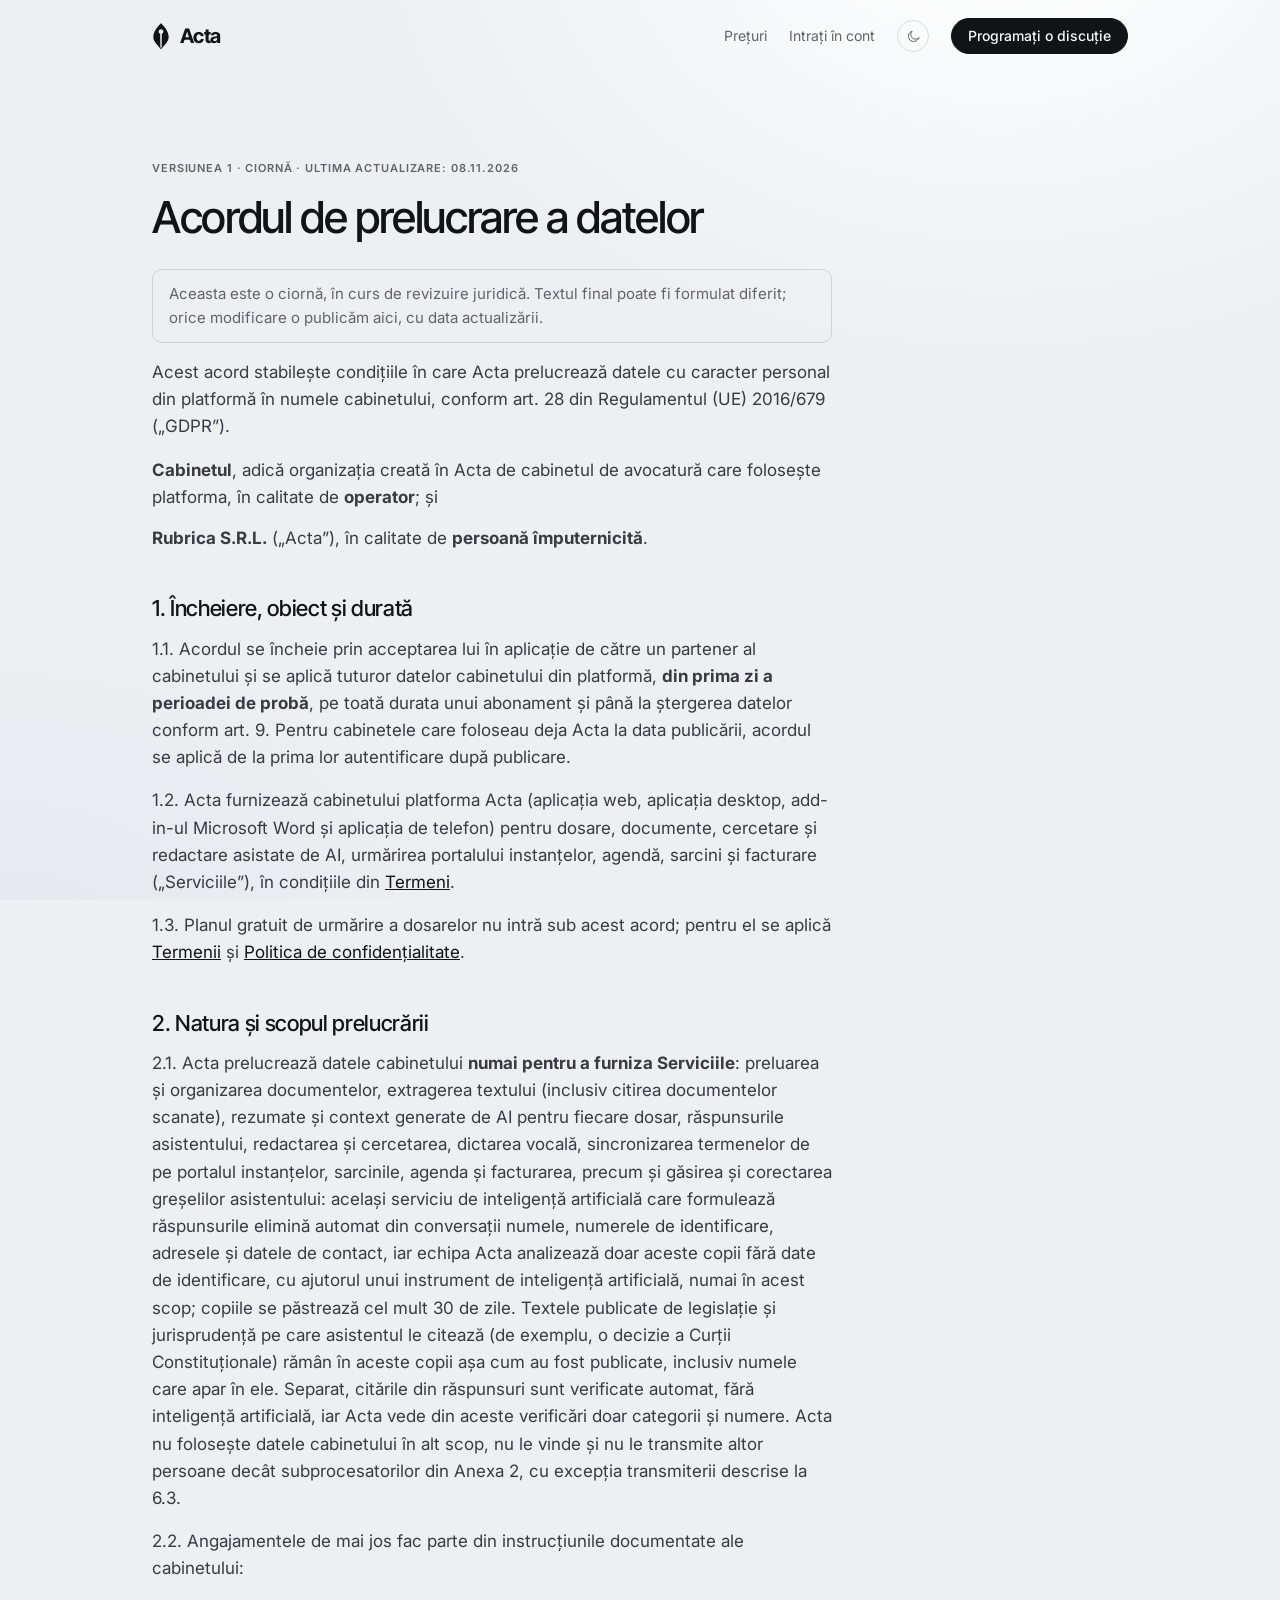
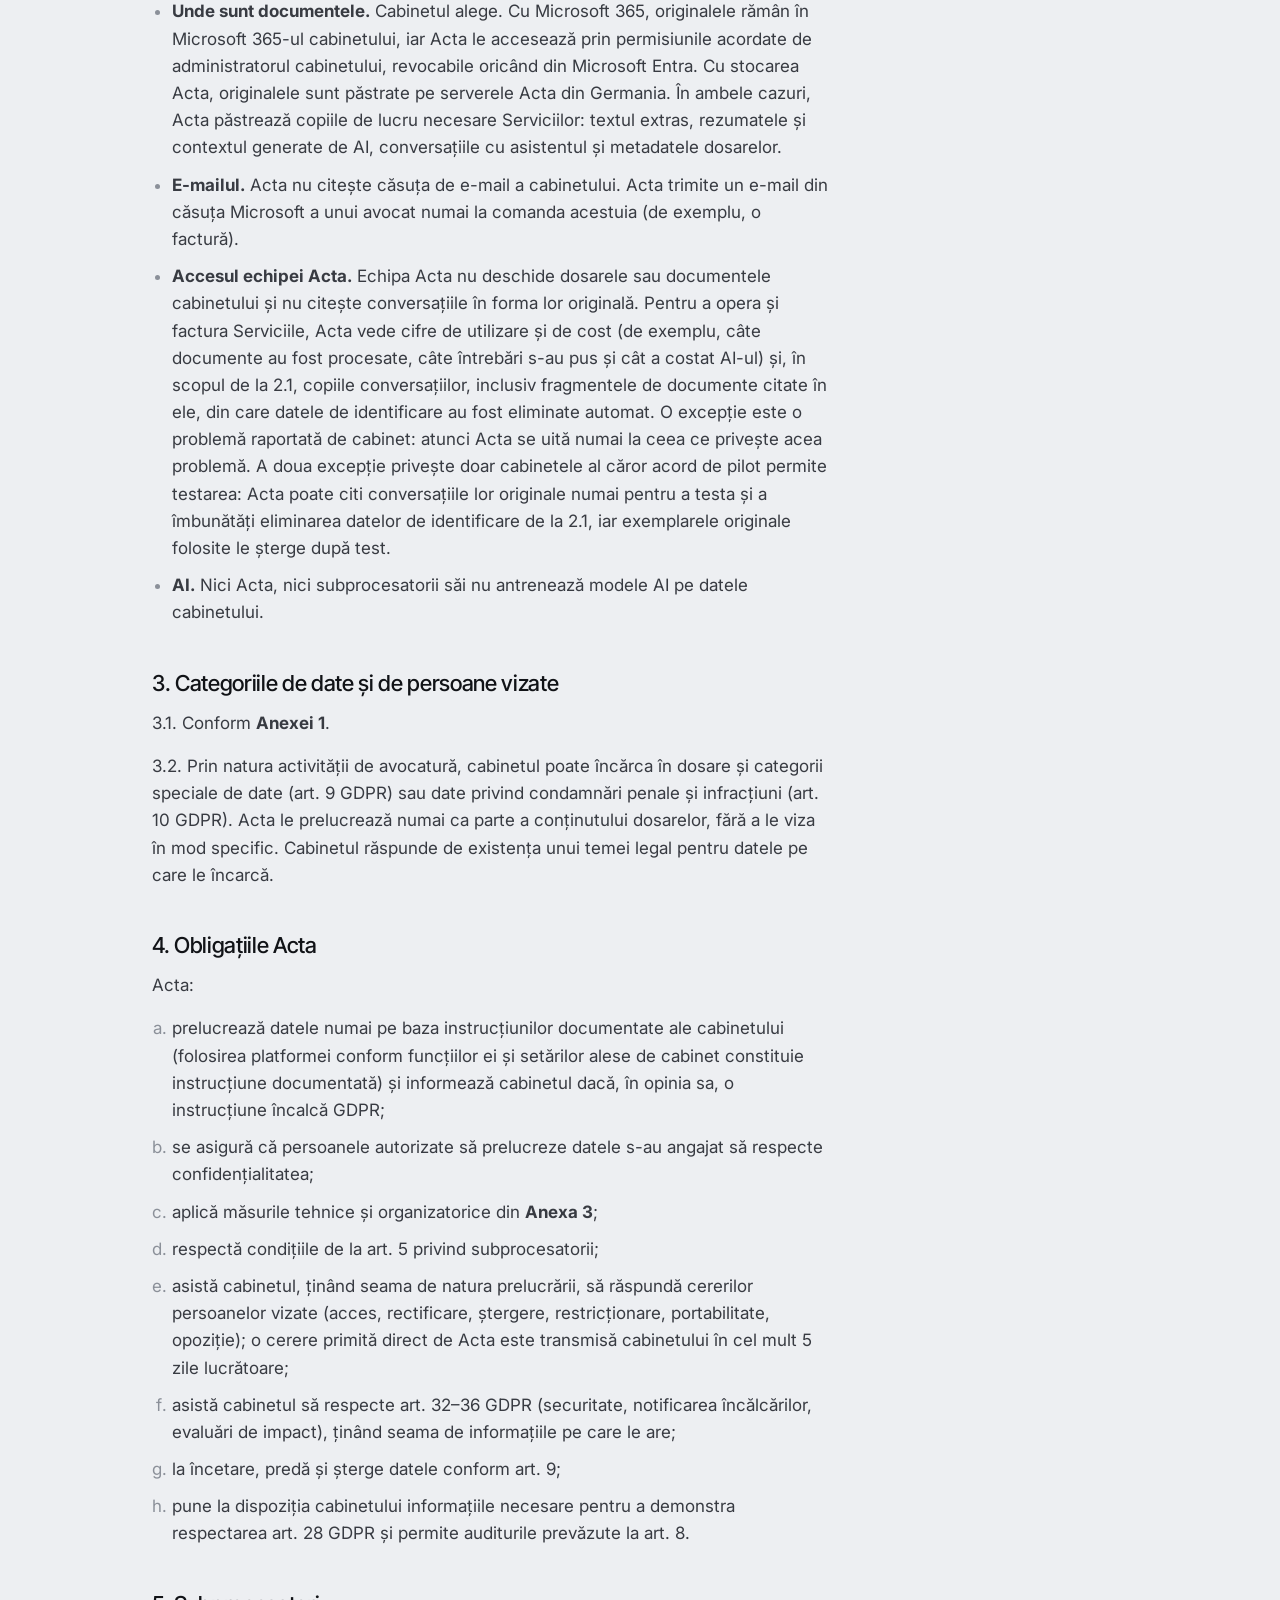
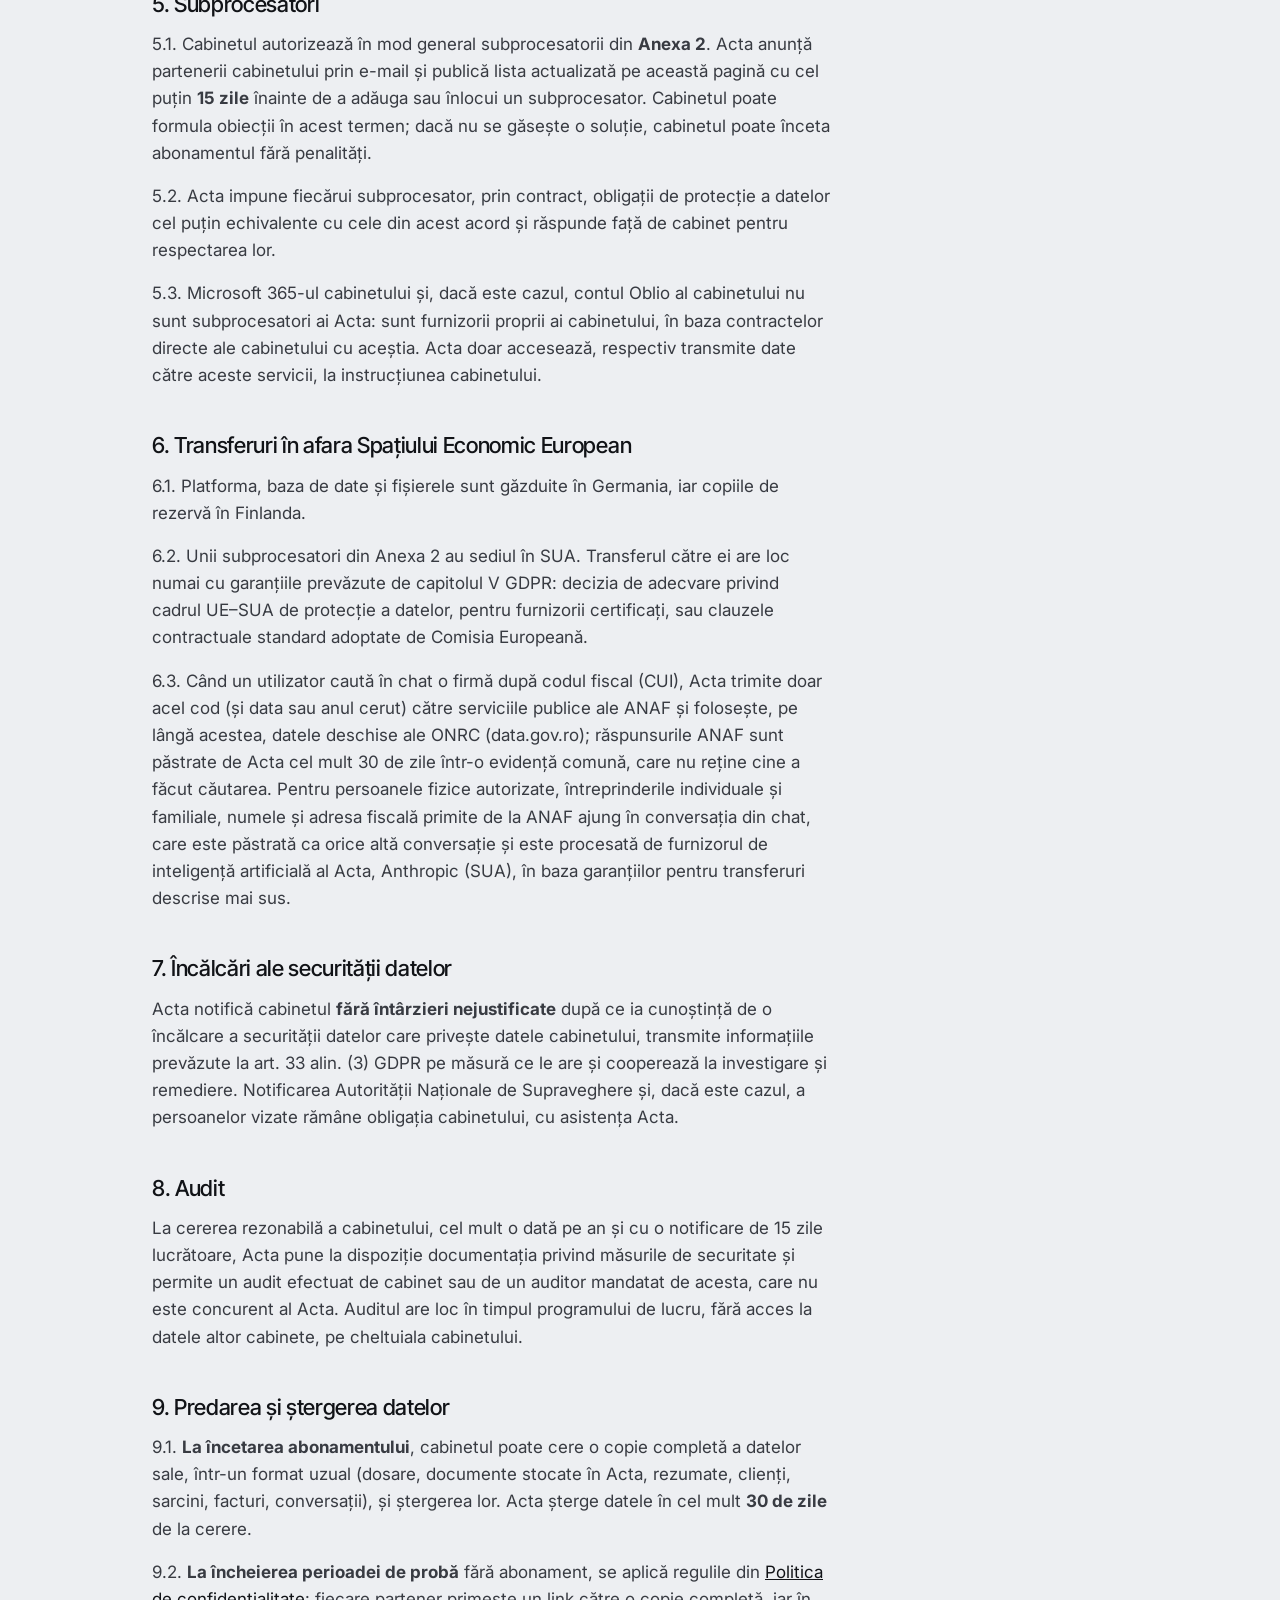
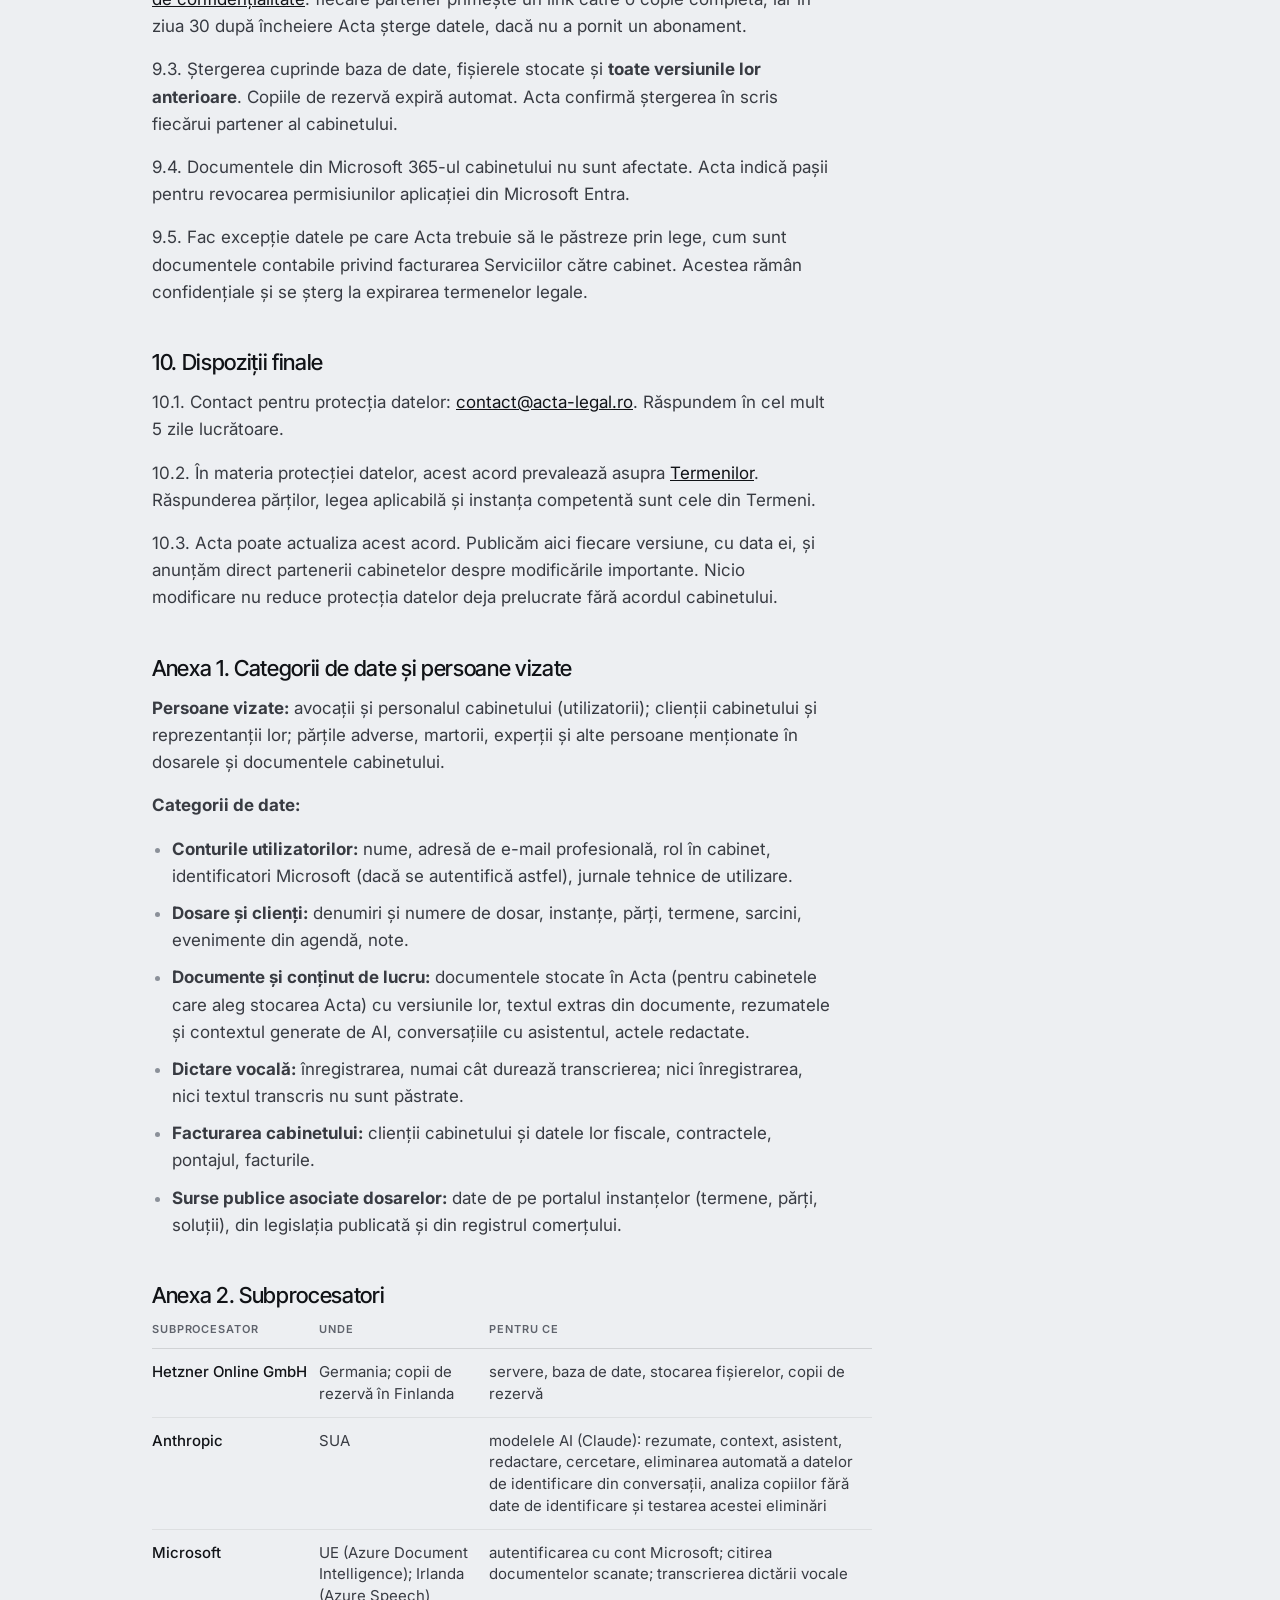
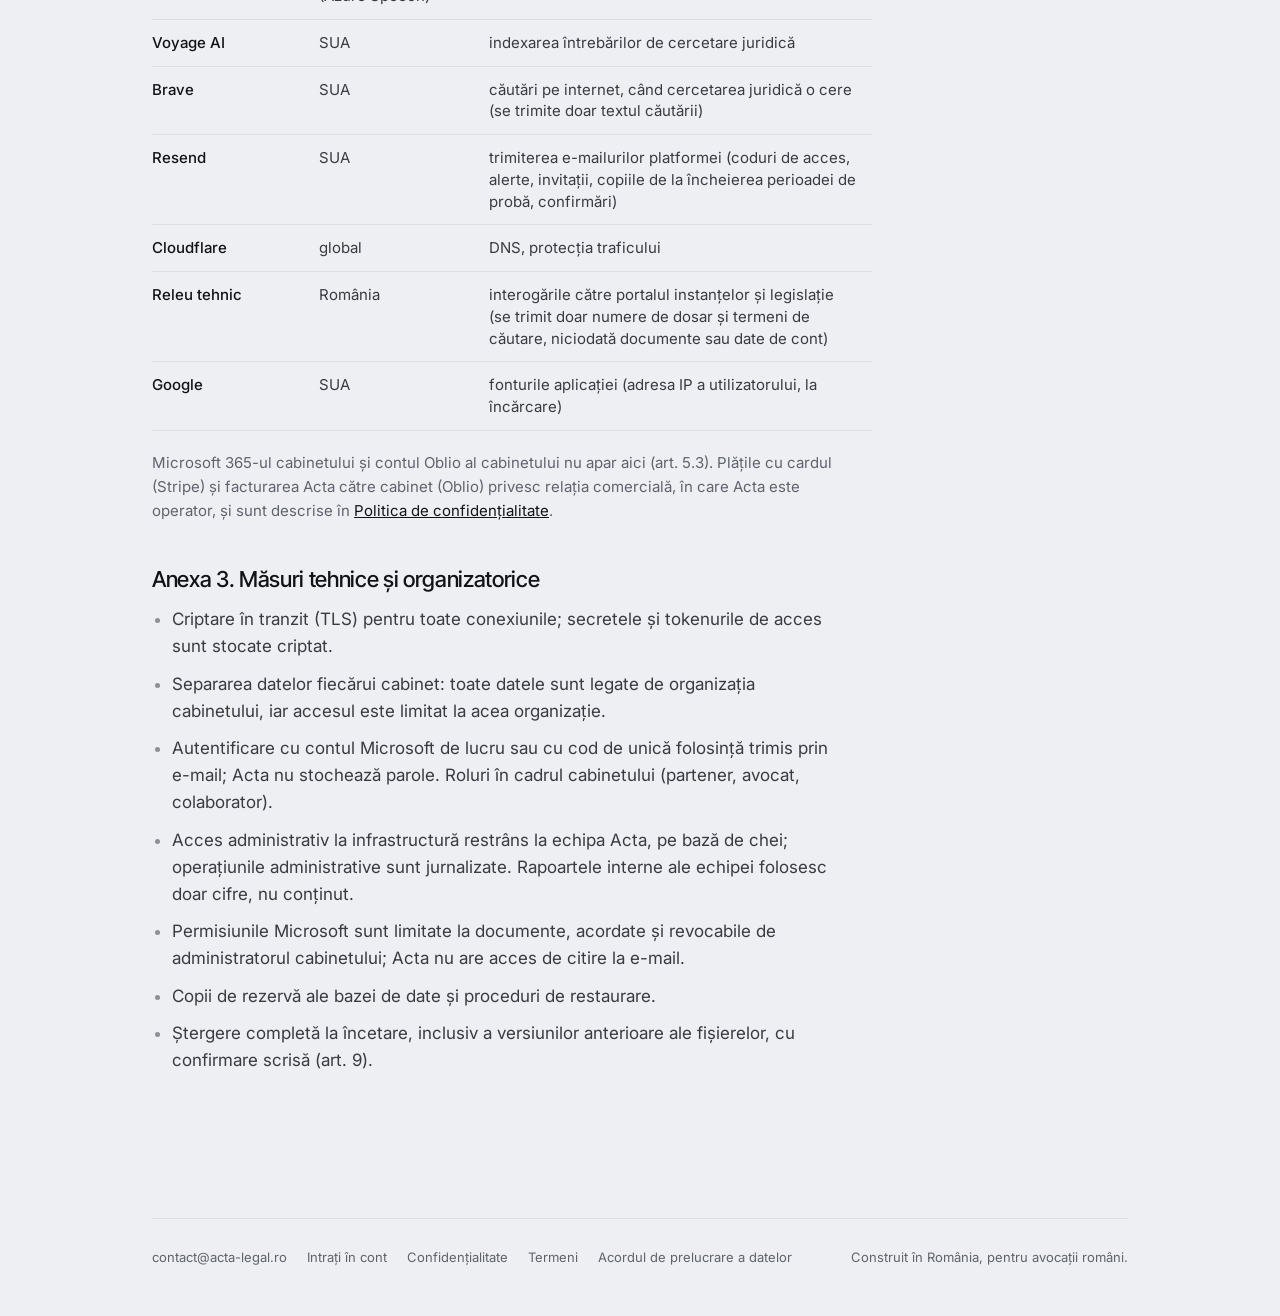
==== commit 2444ac0b: "privacy + DPA: published legislation and case law quoted by the assistant stays as published in the " ====
--- a/acord/index.html
+++ b/acord/index.html
@@ -60,7 +60,7 @@
 <main class="doc">
   <div class="wrap">
     <div class="col">
-      <p class="label">Versiunea 1 · Ciornă · Ultima actualizare: 06.11.2026</p>
+      <p class="label">Versiunea 1 · Ciornă · Ultima actualizare: 08.11.2026</p>
       <h1>Acordul de prelucrare a datelor</h1>
       <p class="draft-note">Aceasta este o ciornă, în curs de revizuire juridică. Textul final poate fi
       formulat diferit; orice modificare o publicăm aici, cu data actualizării.</p>
@@ -94,7 +94,7 @@
       găsirea și corectarea greșelilor asistentului: același serviciu de inteligență artificială care formulează
       răspunsurile elimină automat din conversații numele, numerele de identificare, adresele și datele de contact,
       iar echipa Acta analizează doar aceste copii fără date de identificare, cu ajutorul unui instrument de
-      inteligență artificială, numai în acest scop; copiile se păstrează cel mult 30 de zile. Separat, citările din
+      inteligență artificială, numai în acest scop; copiile se păstrează cel mult 30 de zile. Textele publicate de legislație și jurisprudență pe care asistentul le citează (de exemplu, o decizie a Curții Constituționale) rămân în aceste copii așa cum au fost publicate, inclusiv numele care apar în ele. Separat, citările din
       răspunsuri sunt verificate automat, fără inteligență artificială, iar Acta vede din aceste verificări doar
       categorii și numere. Acta nu folosește
       datele cabinetului în alt scop, nu le vinde și nu le transmite altor persoane decât subprocesatorilor din
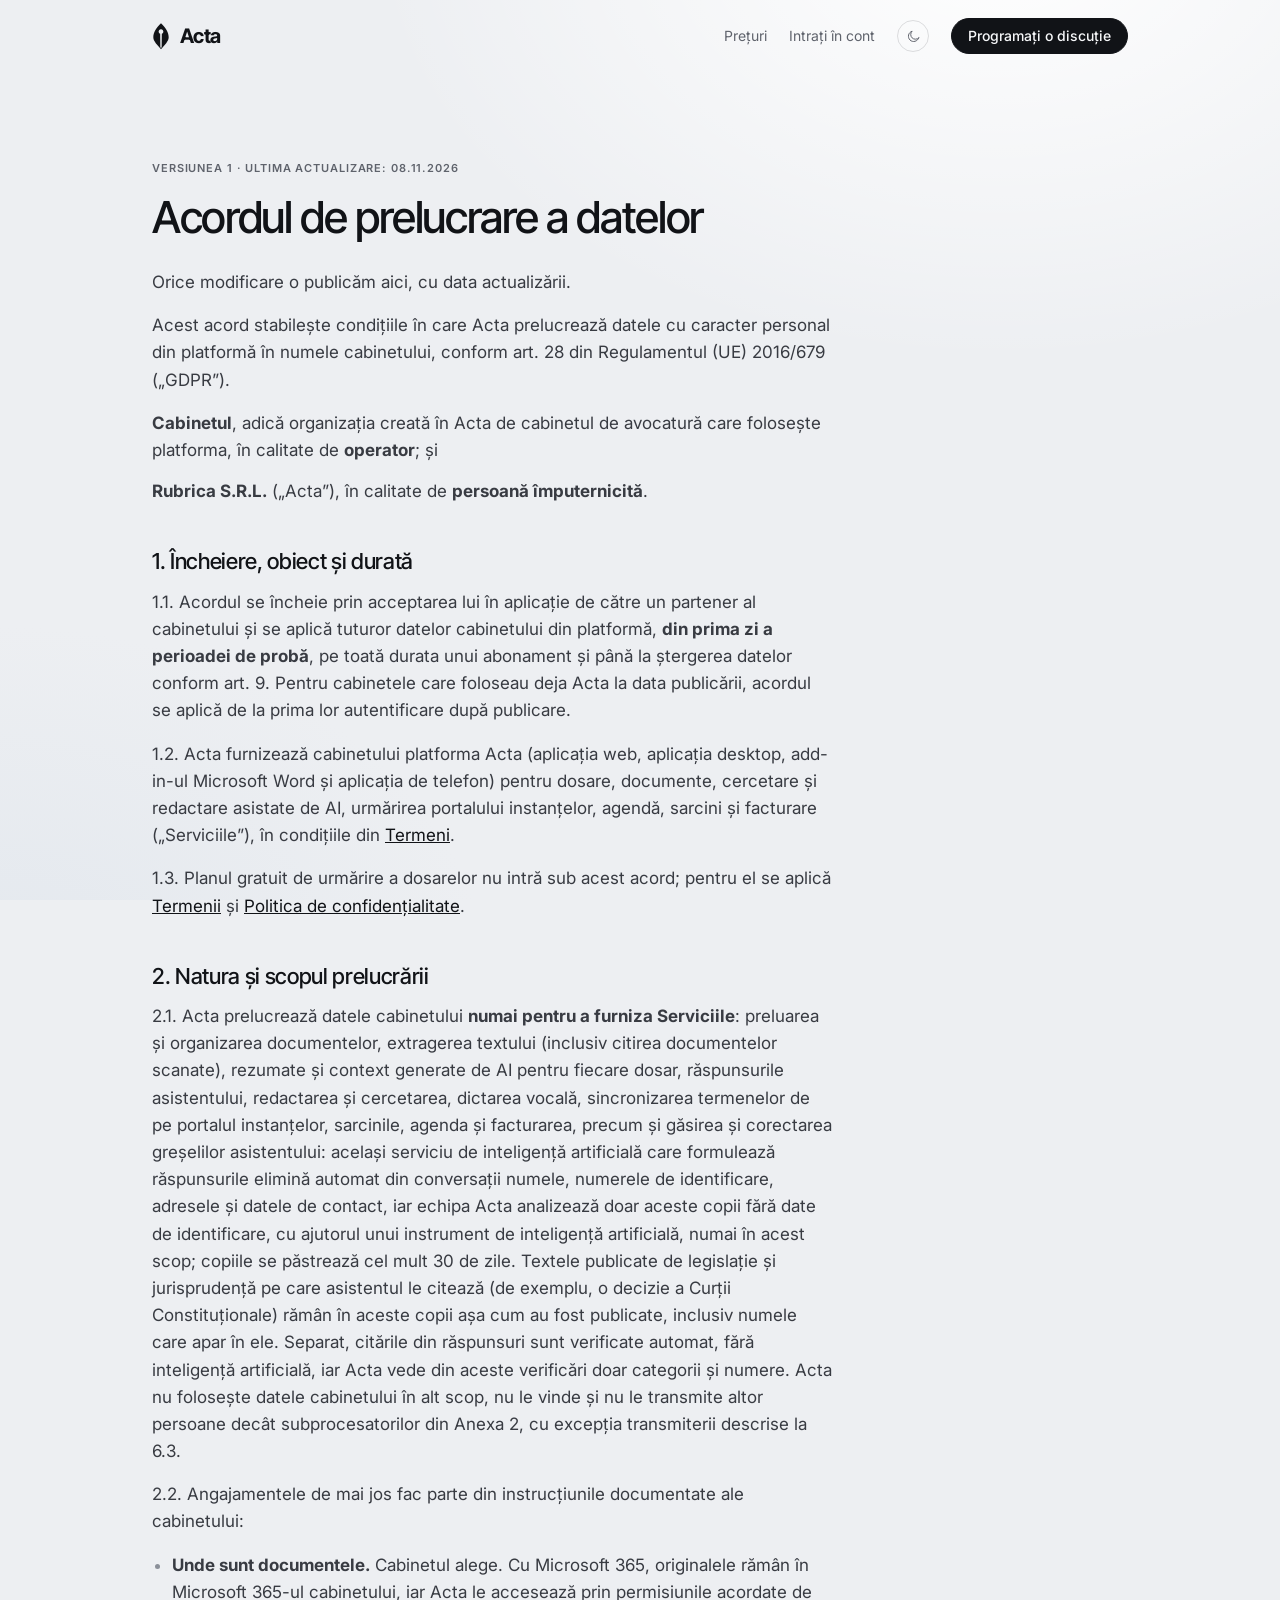
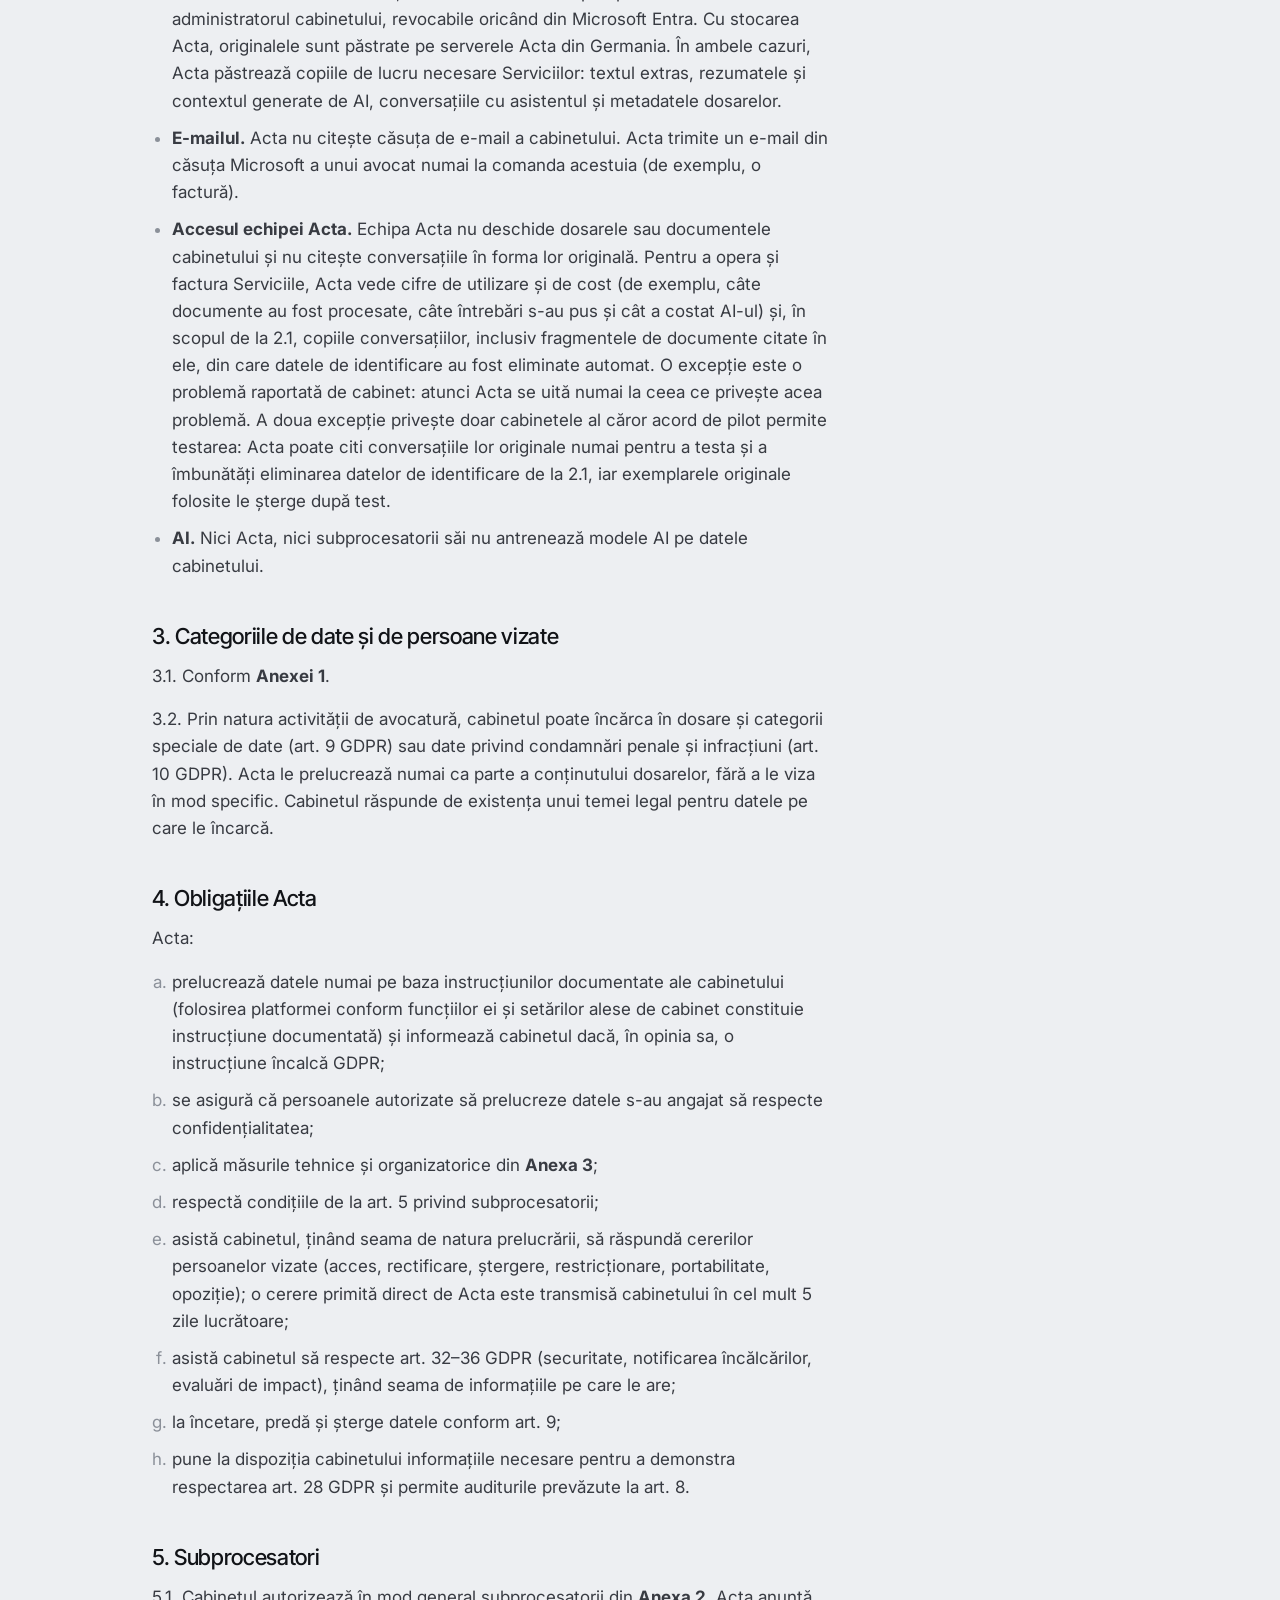
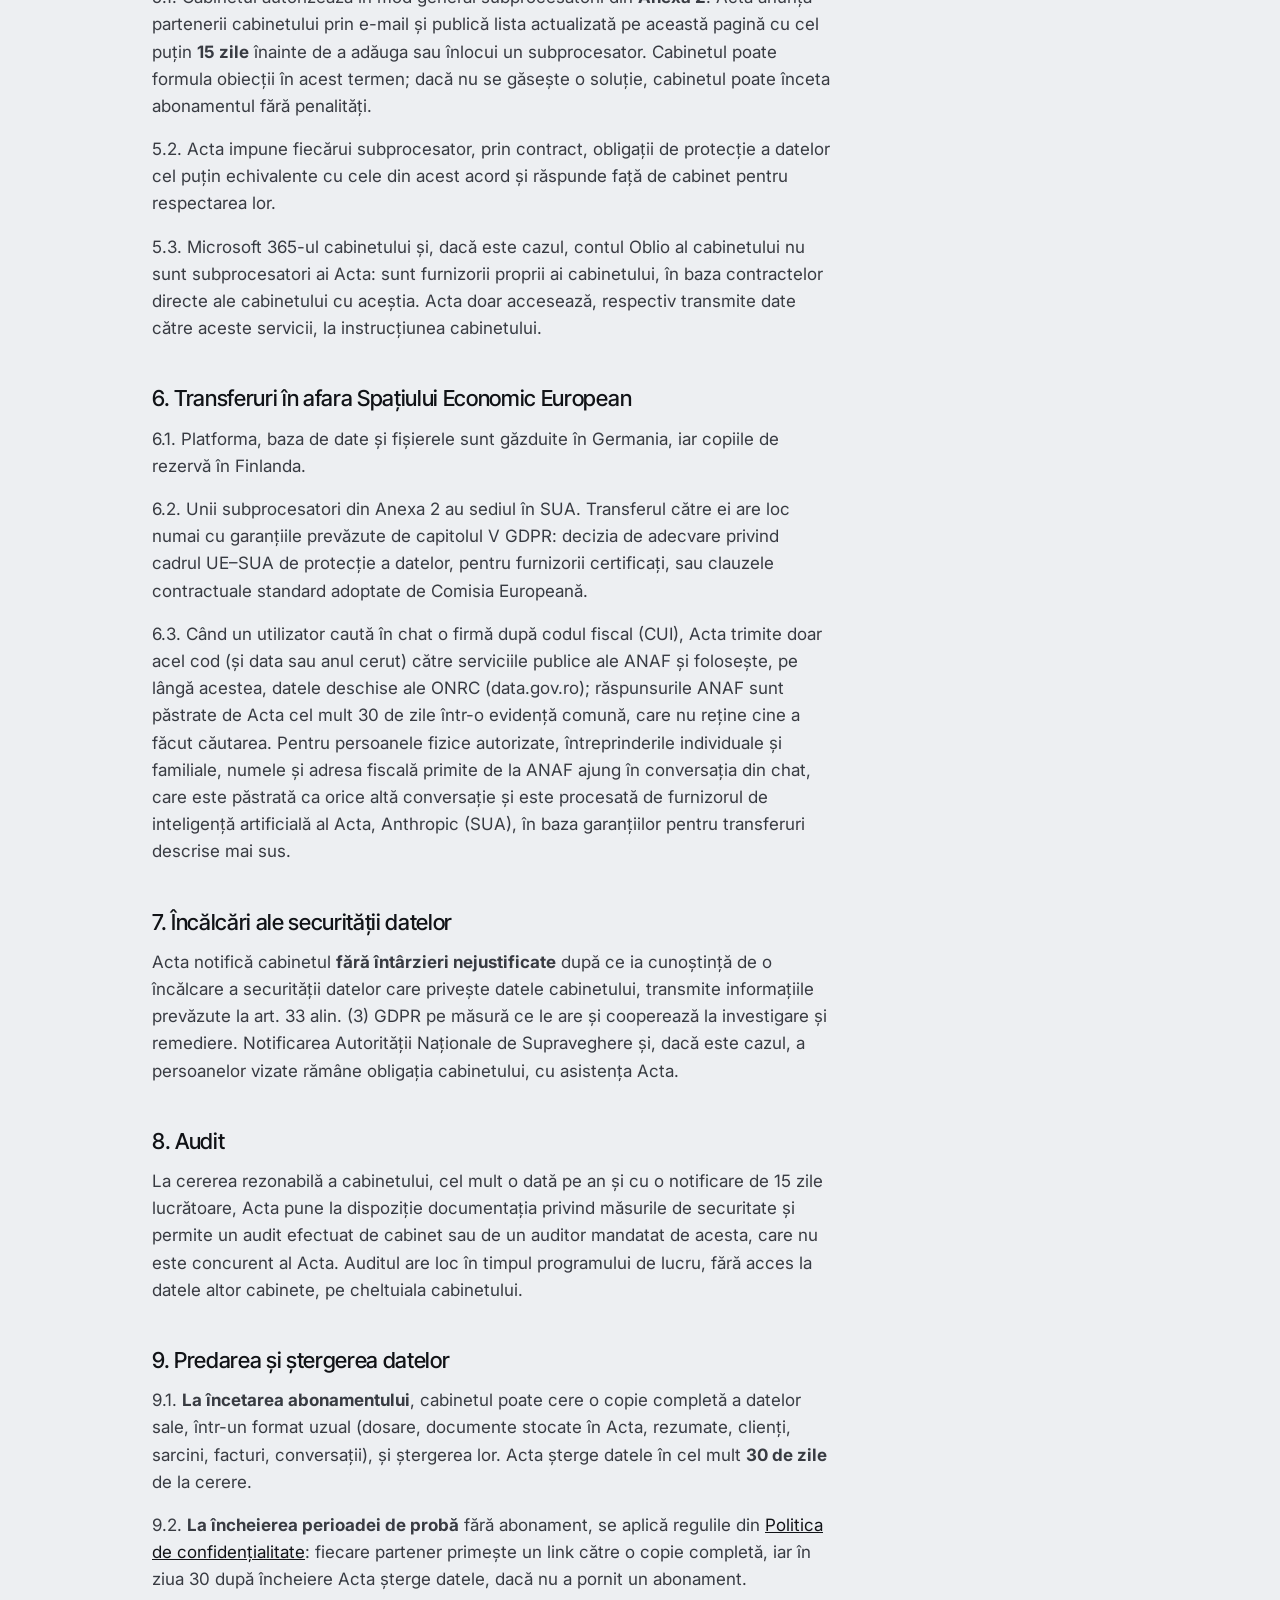
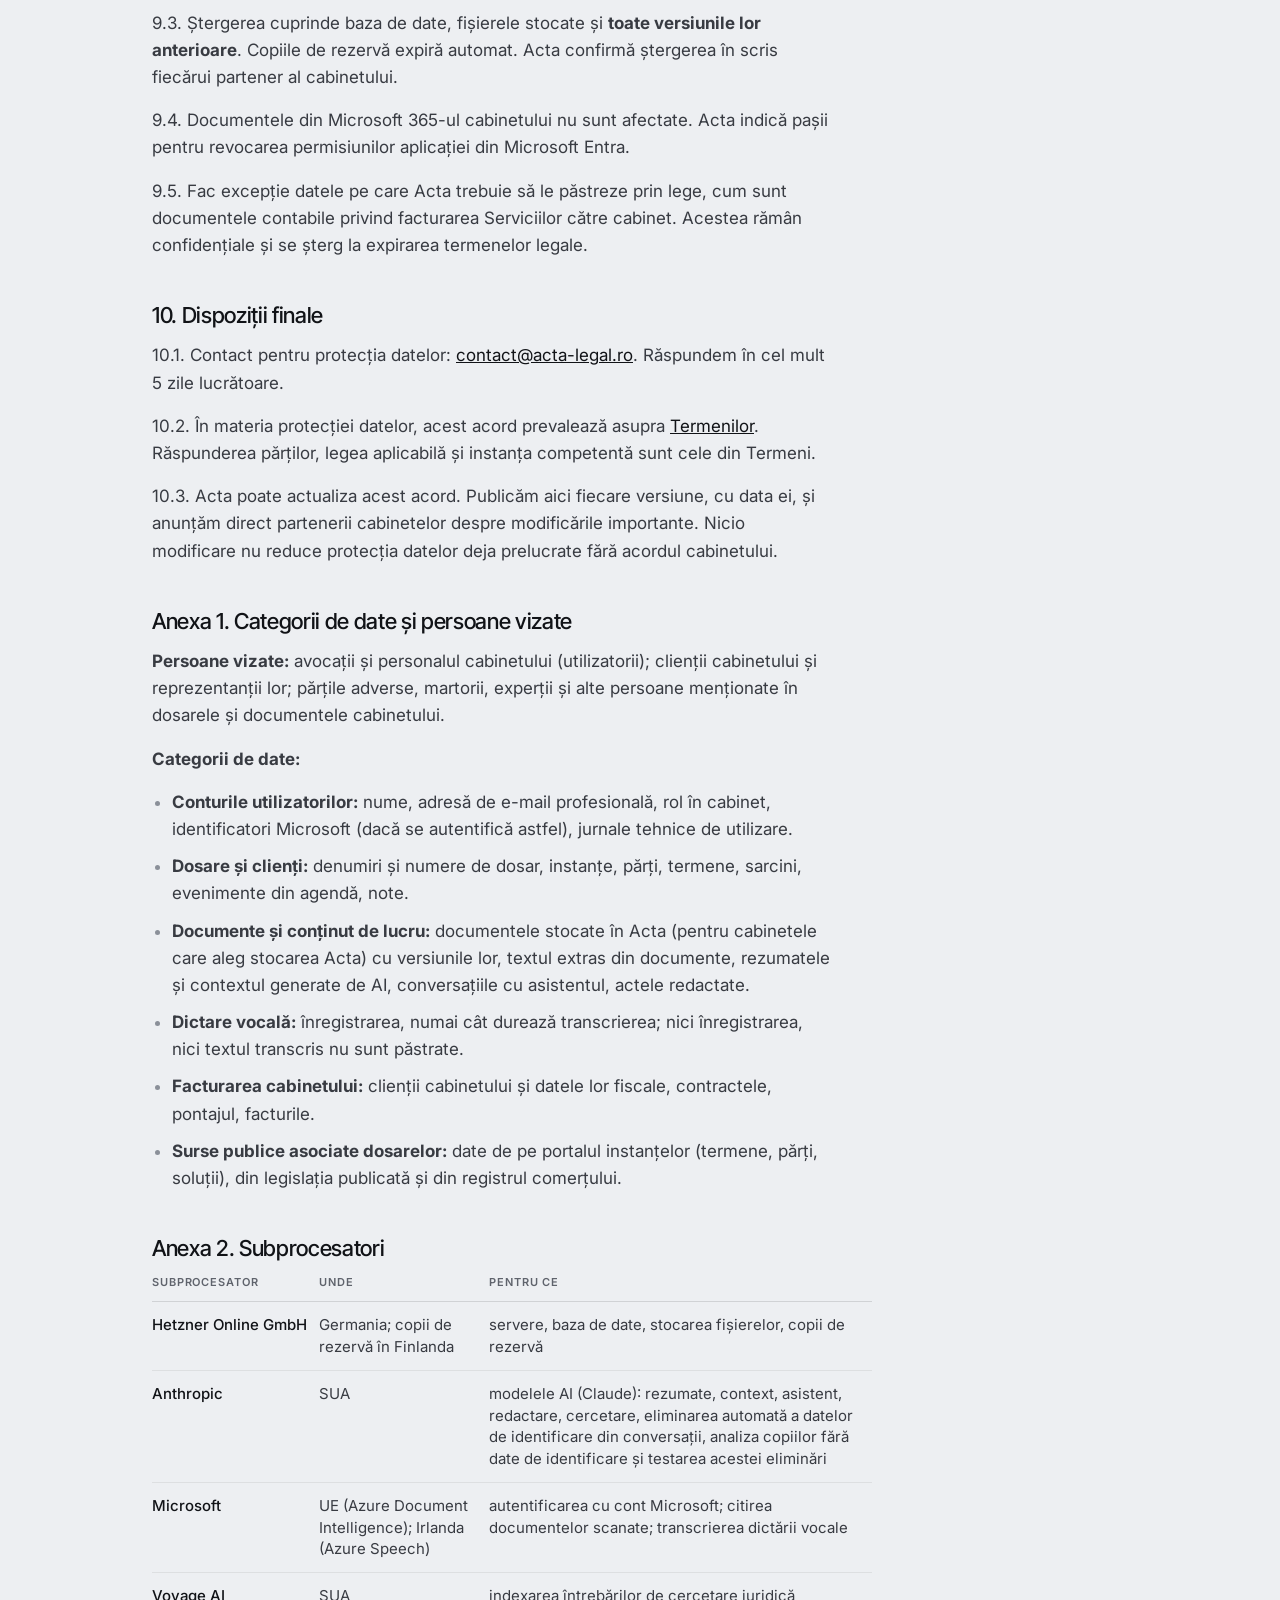
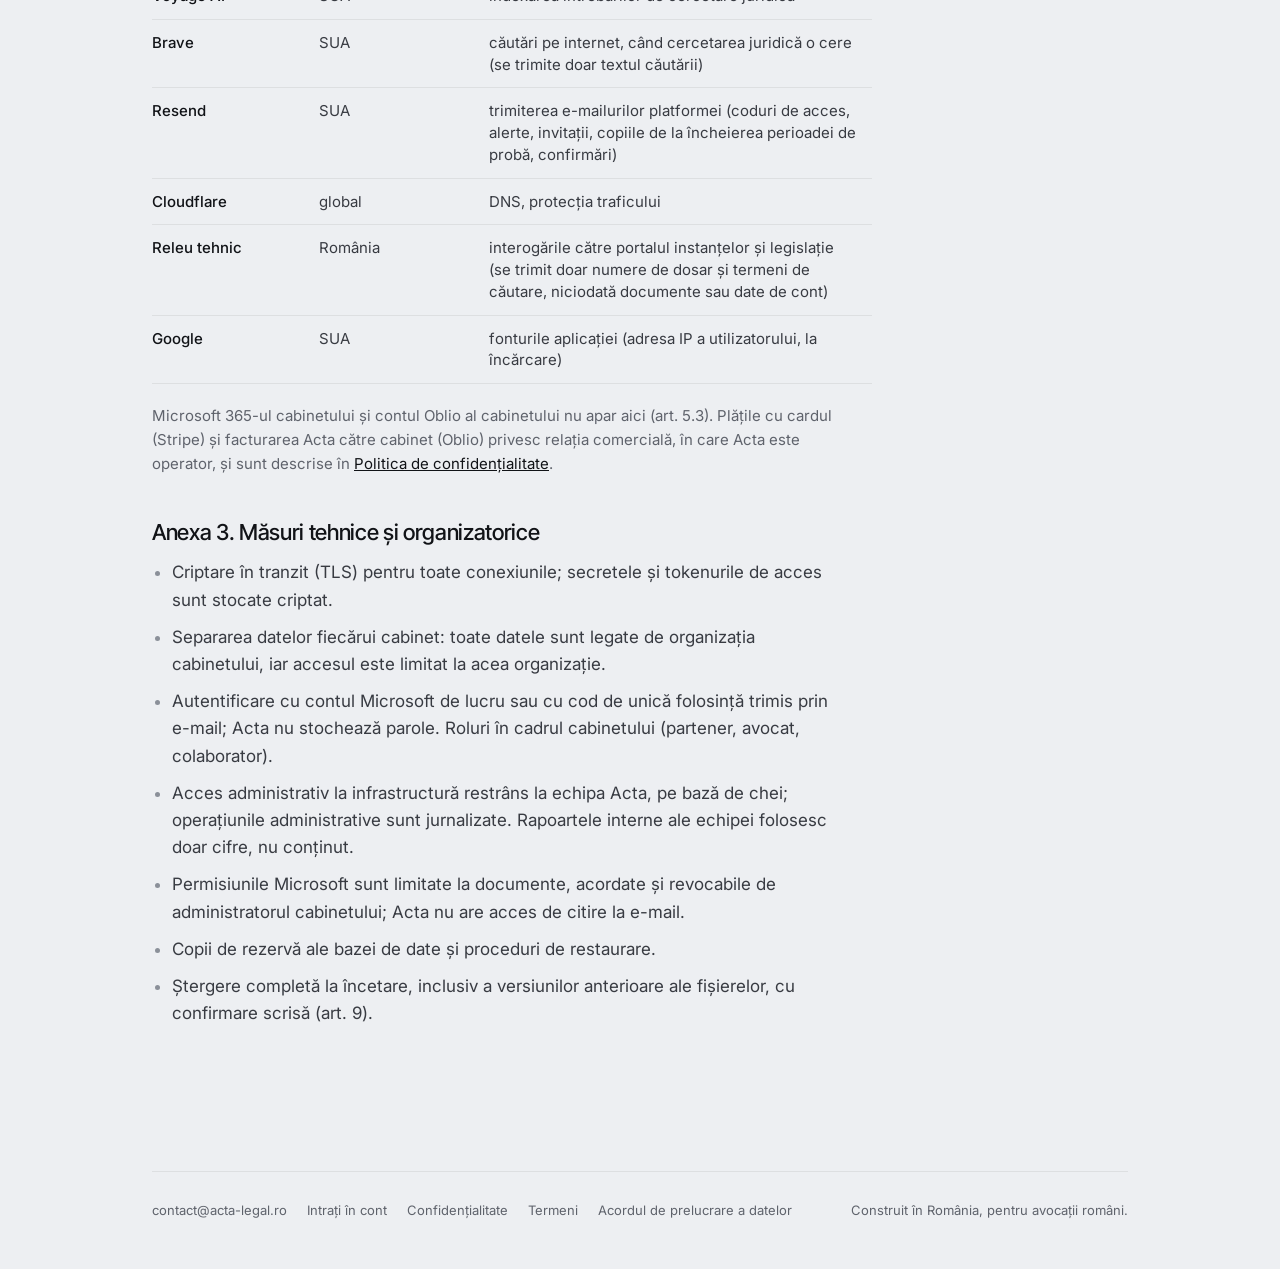
==== commit 391e00ef: "privacy + DPA: draft mark removed; dates unchanged (owner yes 24.11, B513) The "Ciornă" label and th" ====
--- a/acord/index.html
+++ b/acord/index.html
@@ -17,7 +17,6 @@
   <link rel="stylesheet" href="/css/site.css">
   <script defer src="/js/site.js"></script>
   <style>
-    .draft-note { border: 1px solid var(--rule2); border-radius: 10px; padding: 12px 16px; margin-bottom: 28px; font-size: 15px; color: var(--t3); }
     .brief { margin: 8px 0; border-top: 1px solid var(--rule2); }
     .qa { padding: 22px 0 6px; border-bottom: 1px solid var(--rule); }
     .doc .qa h2 { margin: 0 0 10px; font-size: 19px; }
@@ -60,10 +59,9 @@
 <main class="doc">
   <div class="wrap">
     <div class="col">
-      <p class="label">Versiunea 1 · Ciornă · Ultima actualizare: 08.11.2026</p>
+      <p class="label">Versiunea 1 · Ultima actualizare: 08.11.2026</p>
       <h1>Acordul de prelucrare a datelor</h1>
-      <p class="draft-note">Aceasta este o ciornă, în curs de revizuire juridică. Textul final poate fi
-      formulat diferit; orice modificare o publicăm aici, cu data actualizării.</p>
+      <p>Orice modificare o publicăm aici, cu data actualizării.</p>
 
       <p>Acest acord stabilește condițiile în care Acta prelucrează datele cu caracter personal din platformă în
       numele cabinetului, conform art. 28 din Regulamentul (UE) 2016/679 („GDPR”).</p>
